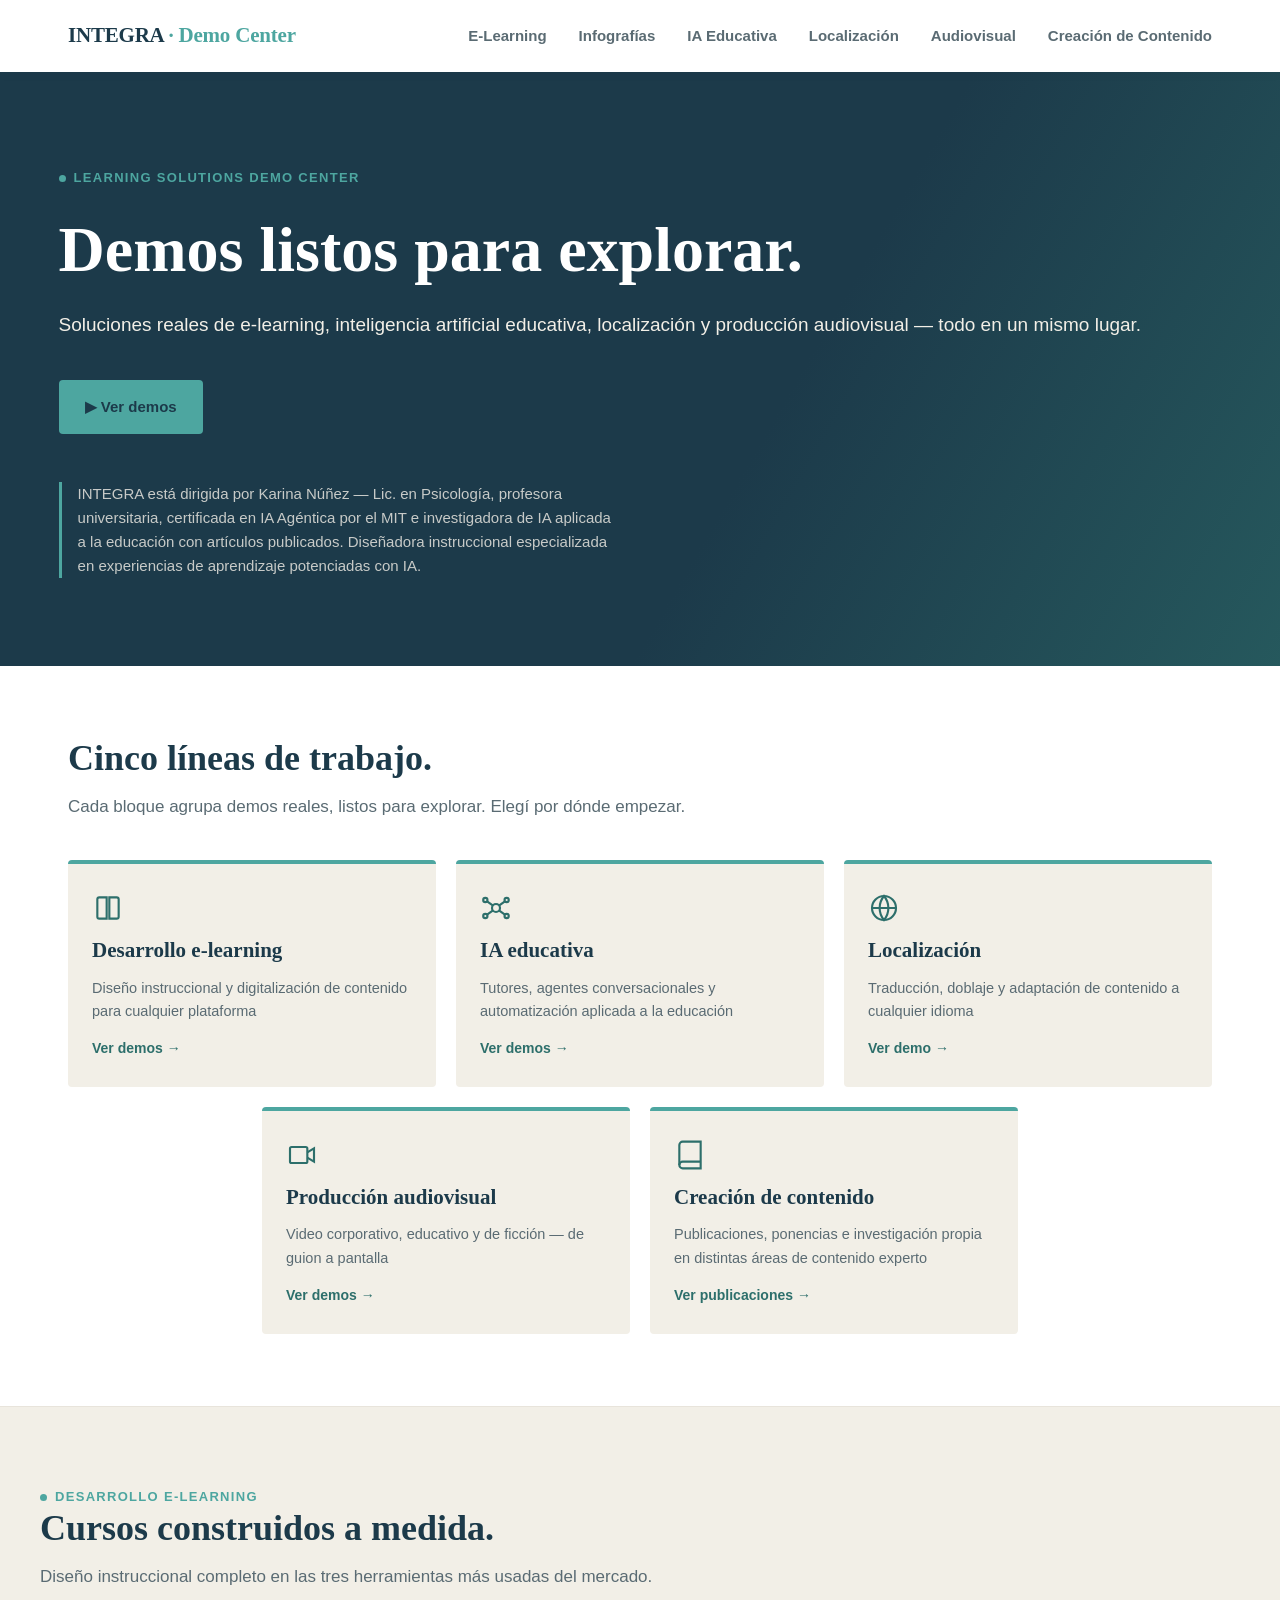
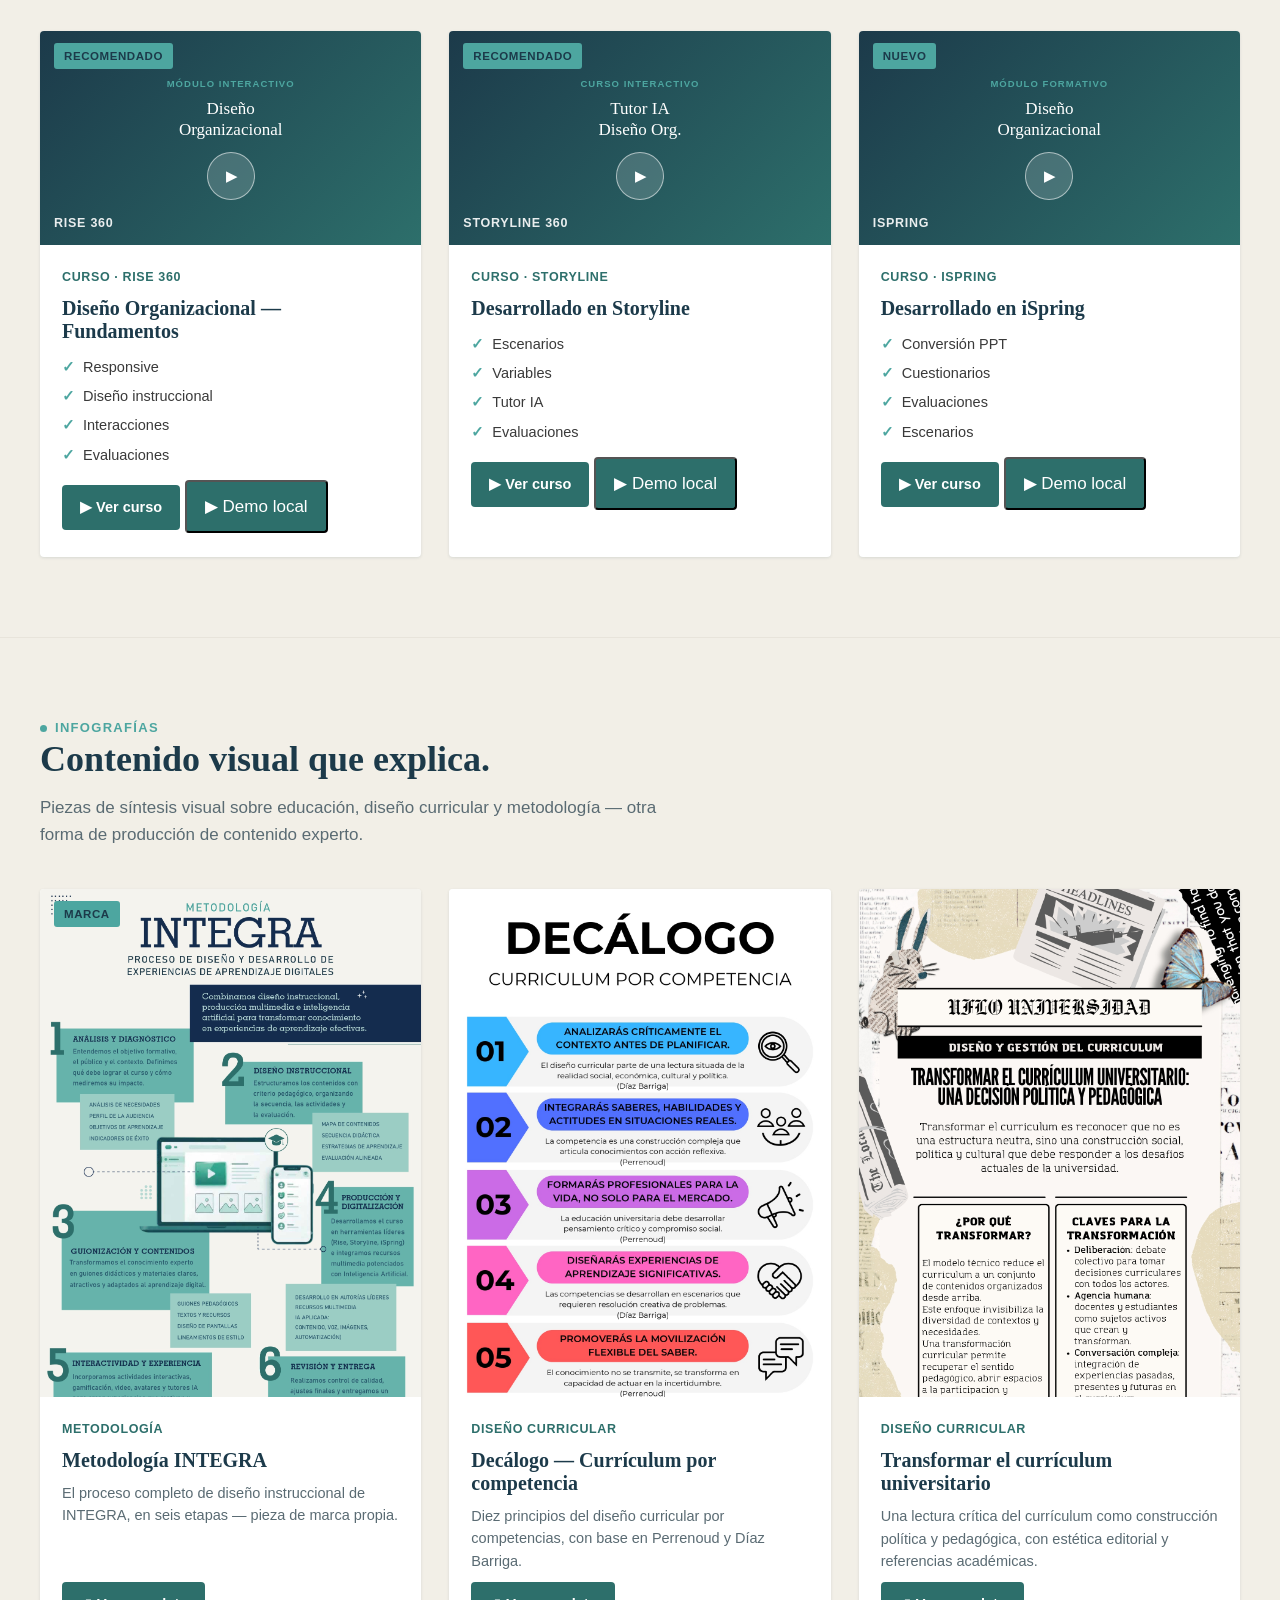
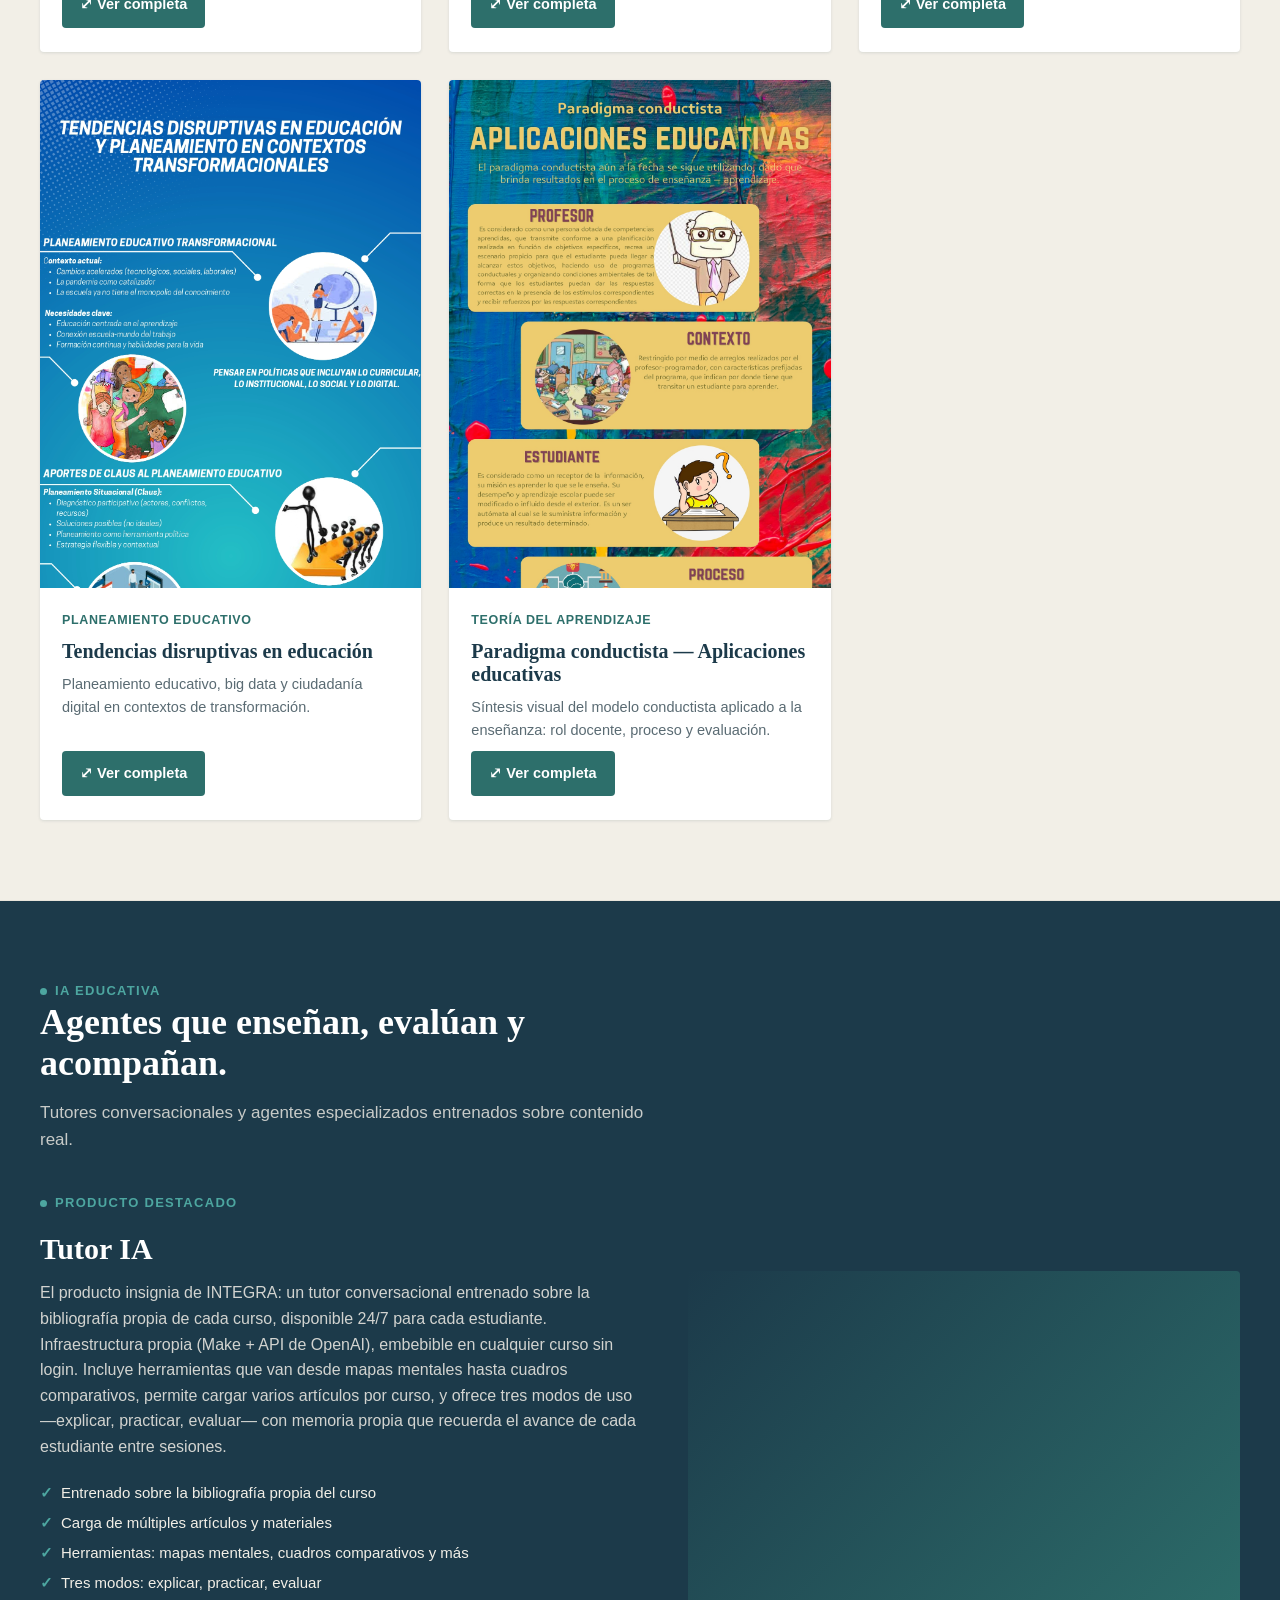
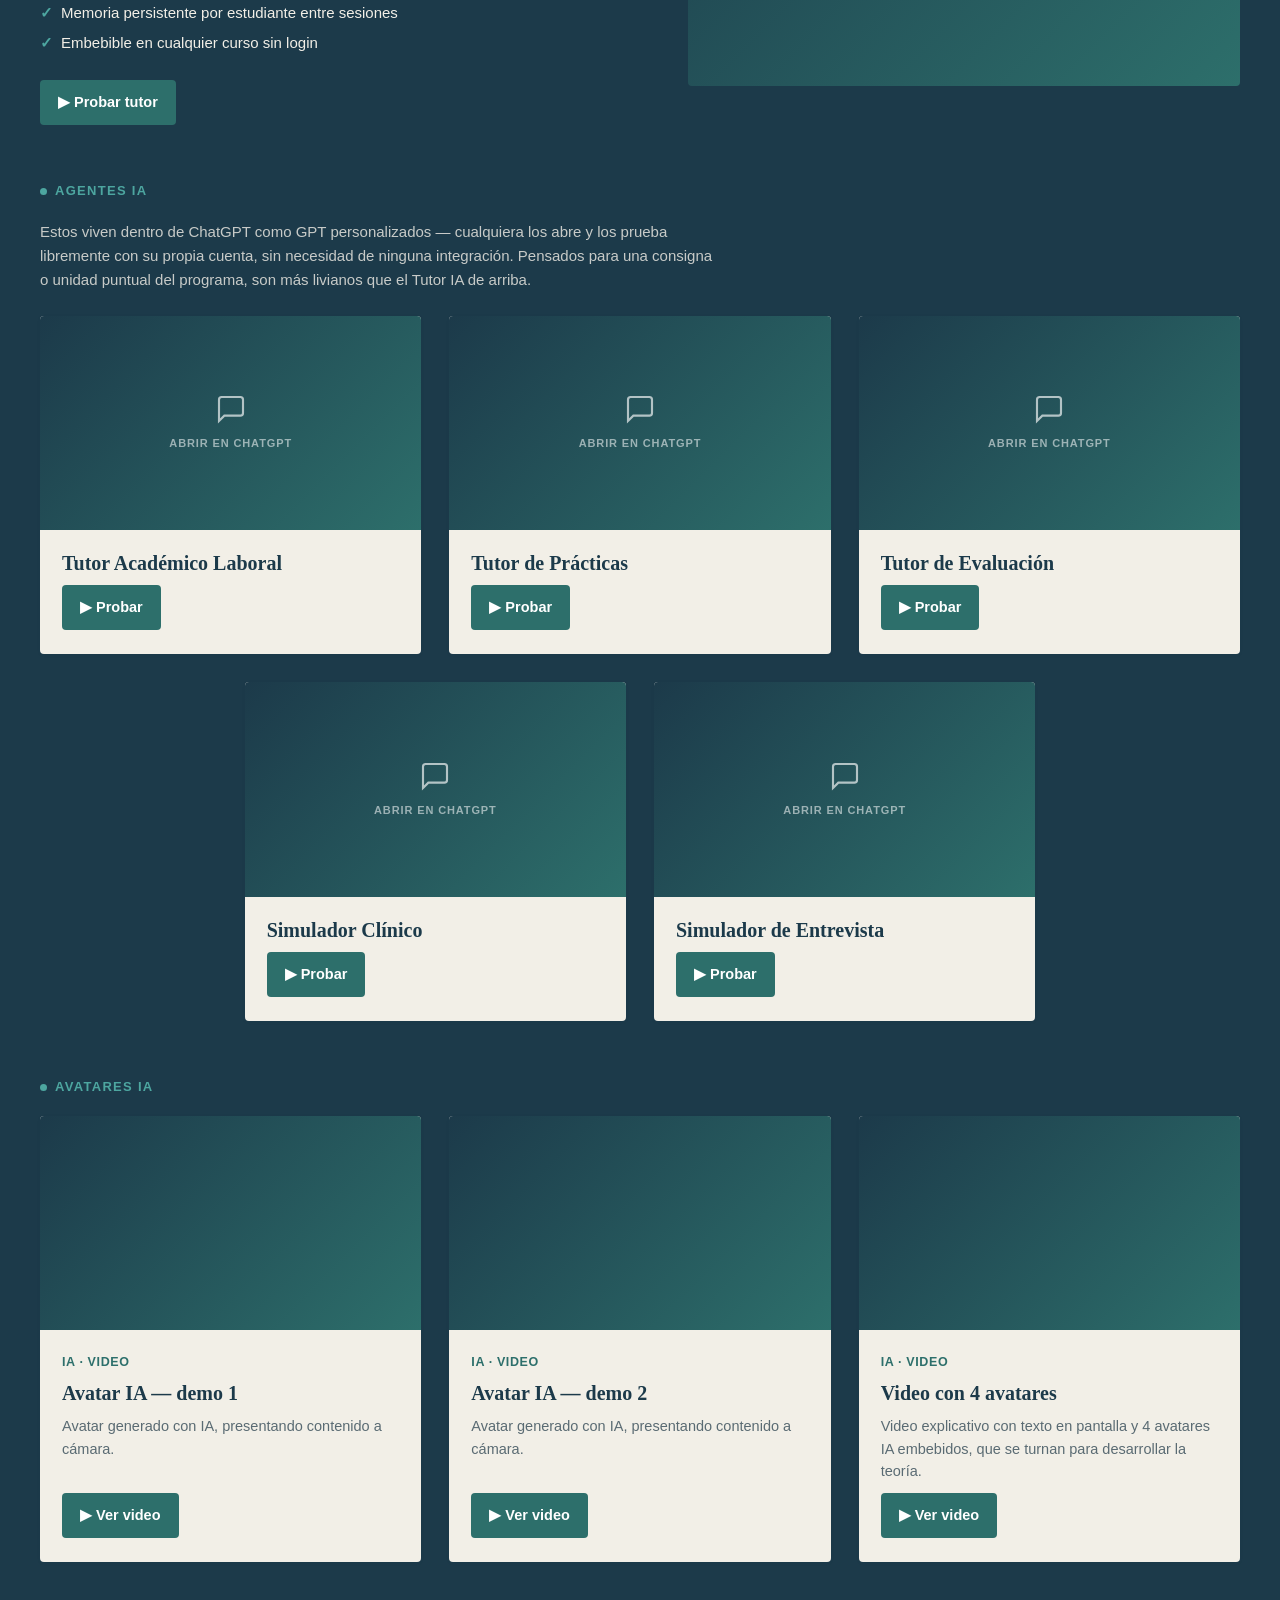
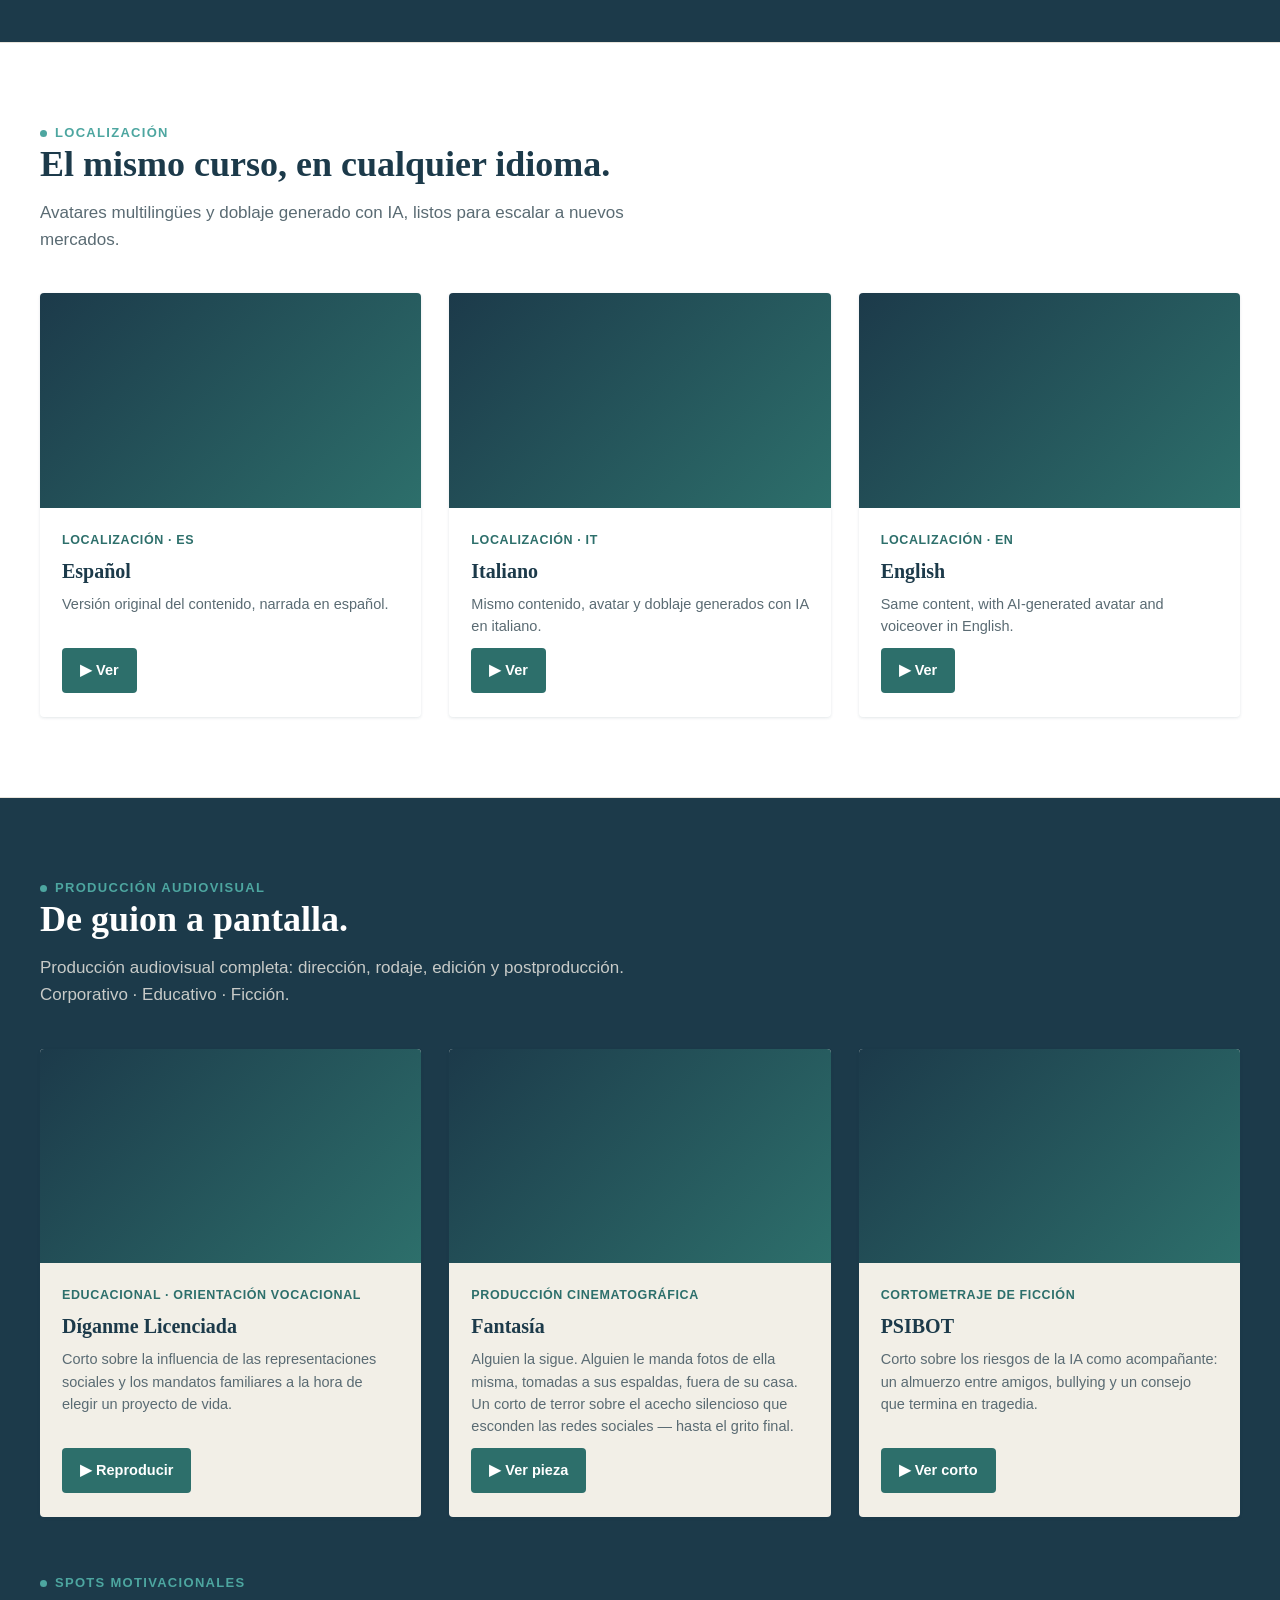
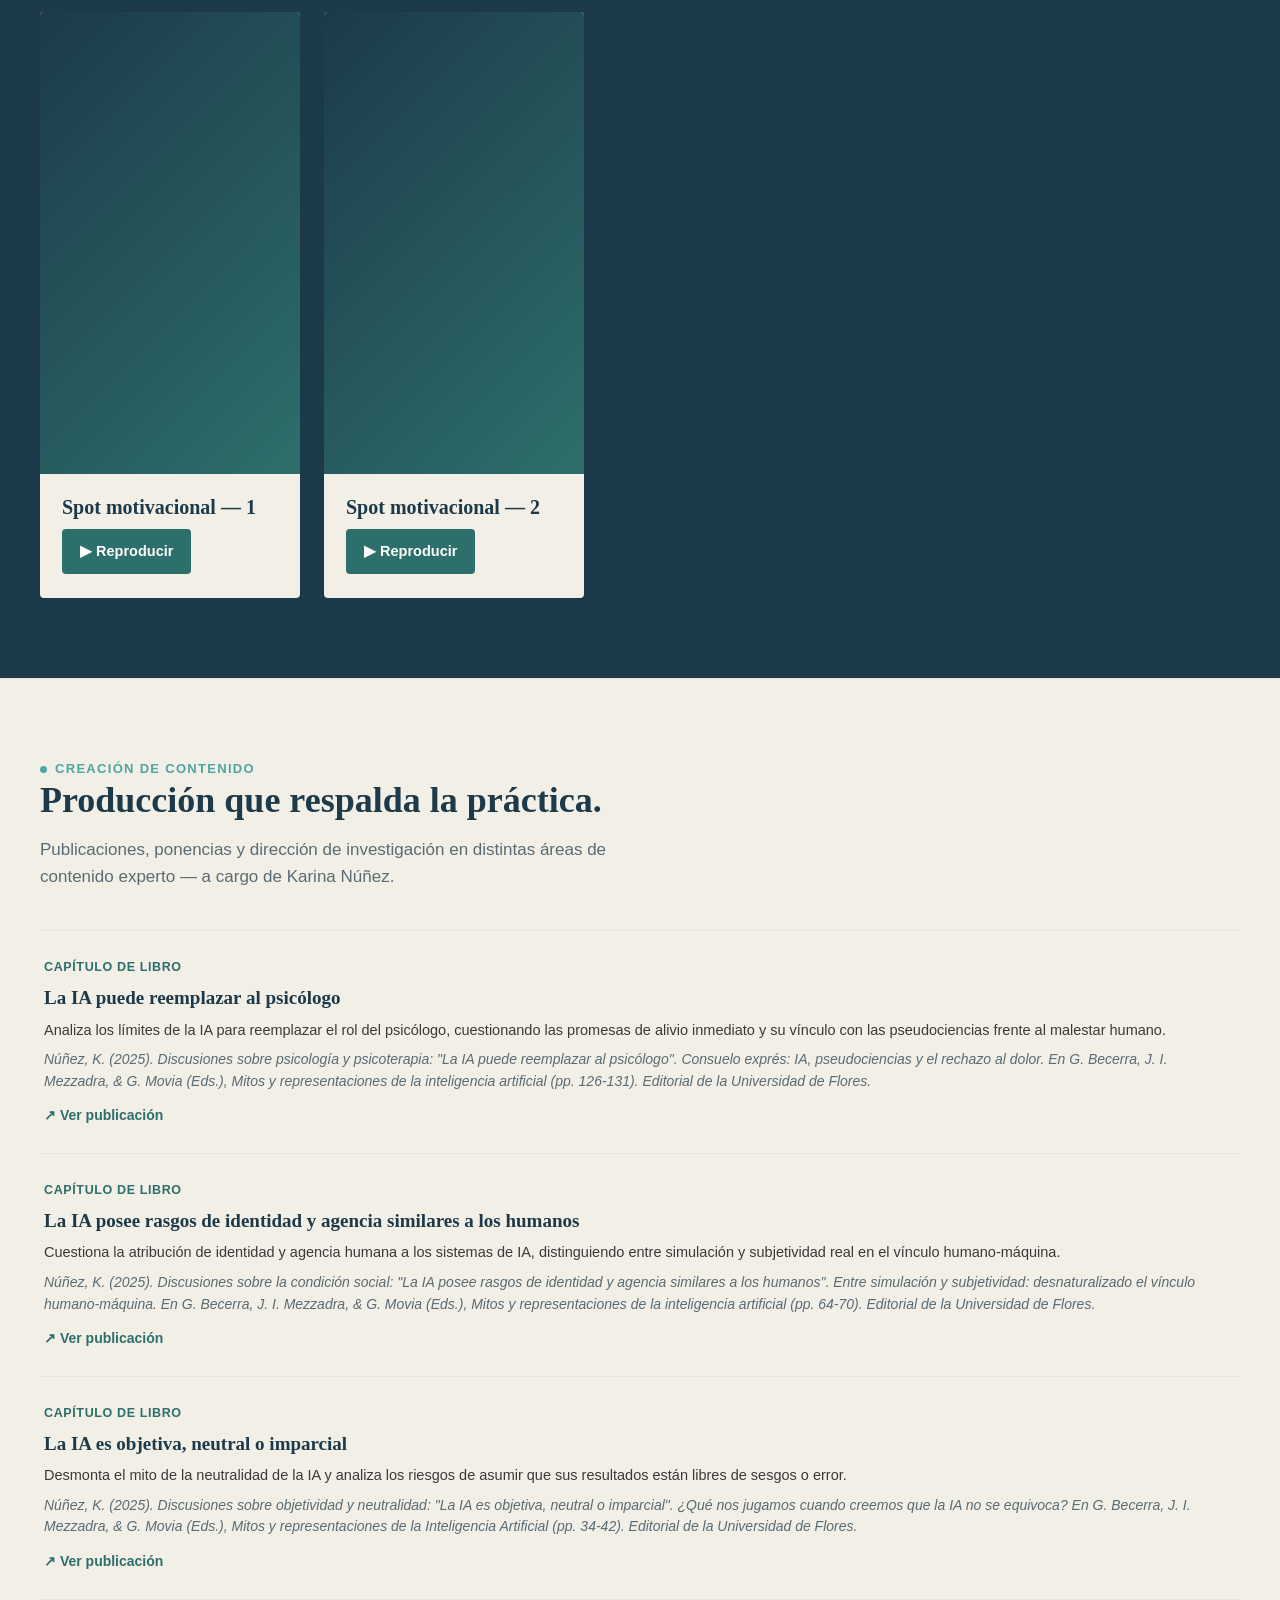
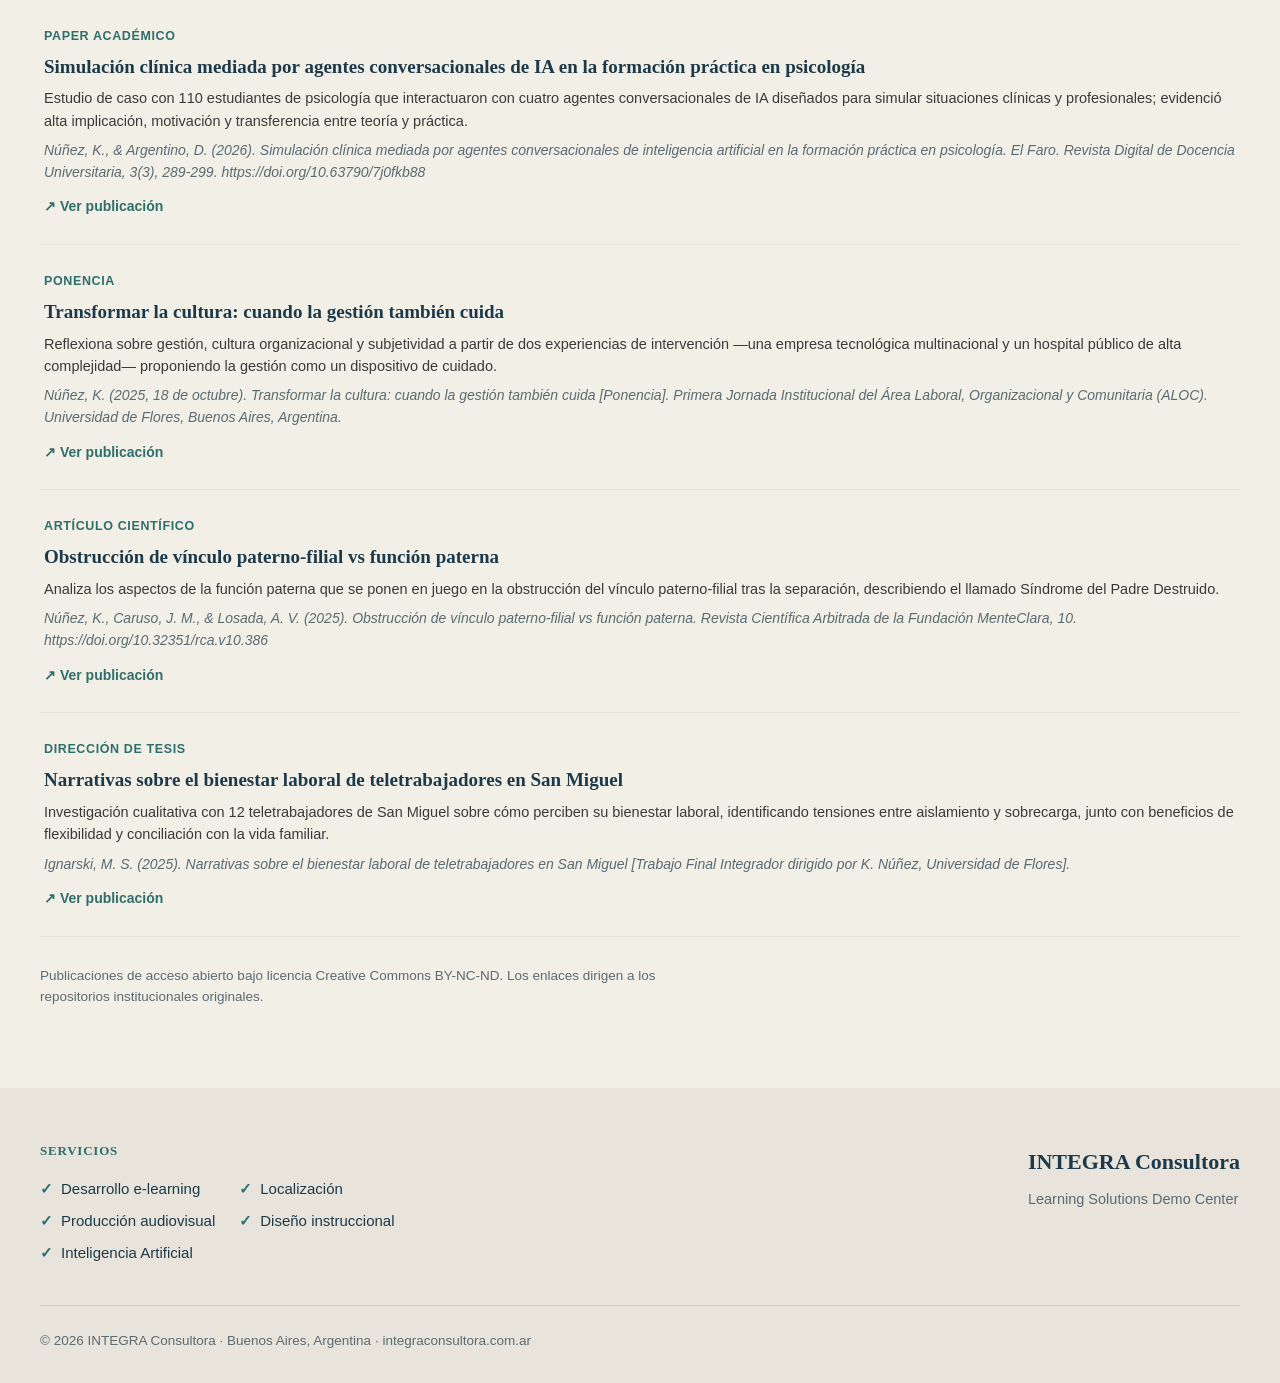
==== index.html @ 7fbc047c "feat: add 5 infographic images and wire up URLs" ====
<!DOCTYPE html>
<html lang="es">
<head>
<meta charset="UTF-8">
<meta name="viewport" content="width=device-width, initial-scale=1.0">
<title>Learning Solutions Demo Center — INTEGRA Consultora</title>
<style>
  :root{
    --navy:#1C3A4A;
    --teal:#2D6F6B;
    --signal:#4DA6A0;
    --gray:#5A6B73;
    --cream:#F2EFE7;
    --cream-dark:#E8E4DB;
    --white:#FFFFFF;
    --radius:4px;
  }
  *{box-sizing:border-box; margin:0; padding:0;}
  html{scroll-behavior:smooth;}
  body{
    background:var(--white);
    color:#2A2A2A;
    font-family:'Trebuchet MS','Segoe UI',Arial,sans-serif;
    -webkit-font-smoothing:antialiased;
    font-size:17px;
    line-height:1.6;
  }
  ::selection{ background:var(--signal); color:var(--white); }
  h1,h2,h3,h4{ font-family:Georgia,'Times New Roman',serif; color:var(--navy); font-weight:700; line-height:1.15; }
  a{ color:inherit; text-decoration:none; }
  ul{ list-style:none; }

  .tag{
    font-family:'Trebuchet MS',sans-serif; font-weight:700; font-size:13px;
    letter-spacing:.1em; text-transform:uppercase; color:var(--signal);
    display:flex; align-items:center; gap:8px;
  }
  .tag .dot{ width:7px; height:7px; border-radius:50%; background:var(--signal); flex:none; }

  /* ---------- HEADER ---------- */
  header.site-header{
    position:sticky; top:0; z-index:50;
    background:var(--white);
    box-shadow:0 2px 8px rgba(28,58,74,0.08);
    height:72px;
  }
  .site-header-inner{
    max-width:1200px; margin:0 auto; height:100%;
    display:flex; align-items:center; justify-content:space-between;
    padding:0 28px;
  }
  .brandmark{ font-family:Georgia,serif; font-weight:700; font-size:21px; color:var(--navy); letter-spacing:-0.01em; }
  .brandmark span{ color:var(--signal); }
  .navlinks{ display:flex; gap:32px; font-size:15px; font-weight:700; }
  .navlinks a{ color:var(--gray); transition:color .2s; }
  .navlinks a:hover{ color:var(--teal); }
  @media (max-width:820px){ .navlinks{ display:none; } }

  /* ---------- HERO ---------- */
  .hero{
    background:linear-gradient(120deg, var(--navy) 60%, var(--teal) 130%);
    color:var(--white);
    padding:96px 28px 88px;
  }
  .hero-inner{ max-width:1400px; width:95%; margin:0 auto; }
  .hero .tag{ color:var(--signal); margin-bottom:24px; }
  .hero h1{
    font-size:clamp(40px,6vw,64px);
    color:var(--white);
    max-width:none;
    margin-bottom:24px;
  }
  .hero p.sub{
    font-size:19px; color:var(--cream);
    max-width:none; margin-bottom:40px;
    line-height:1.55;
  }
  .hero-buttons{ display:flex; gap:16px; flex-wrap:wrap; margin-bottom:48px; }
  .btn{
    display:inline-flex; align-items:center; gap:10px;
    background:var(--signal); color:var(--navy);
    font-weight:700; font-size:15px;
    padding:15px 26px;
    border-radius:var(--radius);
    transition:transform .15s ease;
  }
  .btn:hover{ transform:translateY(-2px); }
  .btn-ghost{
    background:transparent; color:var(--white);
    border:1.5px solid rgba(255,255,255,0.6);
  }
  .btn-ghost:hover{ border-color:var(--white); }
  .hero-credit{
    font-size:15px; color:rgba(242,239,231,0.8);
    border-left:3px solid var(--signal); padding-left:16px; max-width:560px;
  }

  /* ---------- ÍNDICE ---------- */
  .index-section{ padding:72px 28px; max-width:1200px; margin:0 auto; }
  .section-head{ margin-bottom:40px; max-width:640px; }
  .section-head h2{ font-size:clamp(28px,4vw,36px); margin-bottom:14px; }
  .section-head p{ color:var(--gray); font-size:17px; }

  .index-grid{
    display:grid; grid-template-columns:repeat(6,1fr); gap:20px;
  }
  .index-grid>*:nth-child(1){grid-column:1/3;}
  .index-grid>*:nth-child(2){grid-column:3/5;}
  .index-grid>*:nth-child(3){grid-column:5/7;}
  .index-grid>*:nth-child(4){grid-column:2/4;}
  .index-grid>*:nth-child(5){grid-column:4/6;}
  @media (max-width:980px){
    .index-grid{ grid-template-columns:repeat(2,1fr); }
    .index-grid>*:nth-child(n){ grid-column:auto; }
  }
  @media (max-width:560px){ .index-grid{ grid-template-columns:1fr; } }

  .index-card{
    background:var(--cream);
    border-top:4px solid var(--signal);
    border-radius:var(--radius);
    padding:28px 24px;
    display:flex; flex-direction:column; gap:14px;
    transition:transform .18s ease, box-shadow .18s ease;
  }
  .index-card:hover{ transform:translateY(-3px); box-shadow:0 12px 24px -12px rgba(28,58,74,0.35); }
  .index-card .icon{ width:32px; height:32px; color:var(--teal); }
  .index-card h3{ font-size:21px; }
  .index-card p{ color:var(--gray); font-size:14.5px; }
  .index-card .go{ margin-top:auto; font-weight:700; font-size:14px; color:var(--teal); }

  /* ---------- DEMO SECTIONS ---------- */
  .demo-section{ padding:80px 28px; border-top:1px solid var(--cream-dark); }
  .demo-section.alt{ background:var(--cream); }
  .demo-section.dark{ background:var(--navy); color:var(--white); }
  .demo-section.dark .section-head p{ color:rgba(242,239,231,0.8); }
  .demo-section.dark h2{ color:var(--white); }
  .demo-section-inner{ max-width:1200px; margin:0 auto; }

  .card-grid{ display:grid; grid-template-columns:repeat(auto-fill,minmax(300px,1fr)); gap:28px; }
  .card-grid.two{ grid-template-columns:repeat(auto-fill,minmax(340px,1fr)); }
  .card-grid-5{ grid-template-columns:repeat(6,1fr); }
  .card-grid-5>*:nth-child(1){grid-column:1/3;}
  .card-grid-5>*:nth-child(2){grid-column:3/5;}
  .card-grid-5>*:nth-child(3){grid-column:5/7;}
  .card-grid-5>*:nth-child(4){grid-column:2/4;}
  .card-grid-5>*:nth-child(5){grid-column:4/6;}
  @media(max-width:980px){
    .card-grid-5{grid-template-columns:repeat(2,1fr);}
    .card-grid-5>*:nth-child(n){grid-column:auto;}
  }

  .demo-card{
    background:var(--white); border-radius:var(--radius);
    box-shadow:0 1px 3px rgba(28,58,74,0.12);
    overflow:hidden; display:flex; flex-direction:column;
    transition:transform .18s ease, box-shadow .18s ease;
  }
  .demo-card:hover{ transform:translateY(-3px); box-shadow:0 16px 28px -16px rgba(28,58,74,0.35); }
  .dark .demo-card{ background:var(--cream); }

  .frame{
    aspect-ratio:16/9;
    background:linear-gradient(135deg, var(--navy), var(--teal));
    position:relative;
    display:flex; align-items:center; justify-content:center;
    flex-shrink:0;
  }
  .frame .play{
    width:52px; height:52px; border-radius:50%;
    background:rgba(255,255,255,0.18);
    border:1.5px solid rgba(255,255,255,0.6);
    display:flex; align-items:center; justify-content:center;
  }
  .frame .play::before{
    content:""; width:0; height:0;
    border-style:solid; border-width:9px 0 9px 15px;
    border-color:transparent transparent transparent var(--white);
    margin-left:3px;
  }
  .frame .label{
    position:absolute; bottom:12px; left:14px;
    font-size:12.5px; font-weight:700; letter-spacing:.06em; text-transform:uppercase;
    color:var(--white); opacity:.9;
  }
  .badge-rec{
    position:absolute; top:12px; left:14px;
    font-size:11.5px; font-weight:700; letter-spacing:.05em; text-transform:uppercase;
    color:var(--navy); background:var(--signal);
    padding:4px 10px; border-radius:3px;
  }

  .demo-card-body{ padding:22px 22px 24px; display:flex; flex-direction:column; gap:10px; flex:1; }
  .demo-card .meta{ font-size:12.5px; font-weight:700; color:var(--teal); letter-spacing:.05em; text-transform:uppercase; }
  .demo-card h4{ font-size:20px; }
  .demo-card .desc{ font-size:14.5px; color:var(--gray); line-height:1.55; }
  .checklist li{ font-size:14.5px; padding:3px 0; display:flex; gap:8px; align-items:flex-start; color:#3A3A3A; }
  .checklist li::before{ content:"✓"; color:var(--signal); font-weight:700; flex:none; }

  .demo-link{
    margin-top:auto; align-self:flex-start;
    font-weight:700; font-size:14.5px;
    display:inline-flex; align-items:center; gap:8px;
    padding:11px 18px;
    background:var(--teal); color:var(--white);
    border-radius:var(--radius);
    transition:background .18s;
  }
  .demo-link:hover{ background:var(--navy); }

  /* featured tutor */
  .featured-tutor{ display:grid; grid-template-columns:1.1fr 1fr; gap:40px; align-items:center; margin-bottom:56px; }
  @media (max-width:760px){ .featured-tutor{ grid-template-columns:1fr; } }
  .featured-tutor h3{ font-size:30px; color:var(--white); margin-bottom:14px; }
  .featured-tutor .desc{ font-size:16px; color:rgba(242,239,231,0.85); margin-bottom:18px; }
  .featured-tutor .checklist li{ color:var(--cream); font-size:15px; }
  .featured-tutor .frame{ aspect-ratio:4/3; border-radius:var(--radius); }

  /* localization rows */
  .loc-list{ display:flex; flex-direction:column; max-width:680px; border-top:1px solid var(--cream-dark); margin-top:8px; }
  .loc-row{
    display:flex; align-items:center; justify-content:space-between;
    padding:24px 6px; border-bottom:1px solid var(--cream-dark);
  }
  .loc-row .lang{ display:flex; align-items:center; gap:18px; }
  .loc-row .code{ font-weight:700; font-size:14px; color:var(--gray); width:30px; }
  .loc-row h4{ font-size:22px; }
  .loc-row .rec-pill{
    font-size:11.5px; font-weight:700; letter-spacing:.04em; text-transform:uppercase;
    color:var(--navy); background:var(--signal); padding:3px 10px; border-radius:3px; margin-left:6px;
  }

  /* ---------- ACADÉMICO ---------- */
  .academic-list{ display:flex; flex-direction:column; max-width:none; border-top:1px solid var(--cream-dark); margin-top:8px; }
  .academic-item{ padding:26px 4px; border-bottom:1px solid var(--cream-dark); display:flex; flex-direction:column; gap:8px; }
  .academic-item .meta{ font-size:12.5px; font-weight:700; color:var(--teal); letter-spacing:.05em; text-transform:uppercase; }
  .academic-item h4{ font-size:19px; line-height:1.35; }
  .academic-item .summary{ font-size:14.5px; color:#3A3A3A; line-height:1.55; max-width:none; }
  .academic-item .apa{ font-size:14px; color:var(--gray); line-height:1.55; font-style:italic; max-width:none; }
  .academic-item .academic-link{ margin-top:4px; font-weight:700; font-size:14px; color:var(--teal); align-self:flex-start; }
  .academic-item .academic-link:hover{ color:var(--navy); }
  .academic-note{ font-size:13.5px; color:var(--gray); margin-top:28px; max-width:680px; }

  /* ---------- FOOTER ---------- */
  footer{ background:var(--cream-dark); padding:56px 28px 32px; }
  .footer-inner{ max-width:1200px; margin:0 auto; }
  .footer-top{
    display:flex; justify-content:space-between; flex-wrap:wrap; gap:40px;
    border-bottom:1px solid rgba(28,58,74,0.15); padding-bottom:36px; margin-bottom:24px;
  }
  .footer-services h4{ font-size:13px; letter-spacing:.06em; text-transform:uppercase; color:var(--teal); margin-bottom:14px; }
  .footer-services ul{ columns:2; gap:24px; font-size:15px; }
  .footer-services li{ padding:4px 0; display:flex; gap:8px; color:var(--navy); }
  .footer-services li::before{ content:"✓"; color:var(--teal); font-weight:700; }
  .footer-brand strong{ display:block; font-family:Georgia,serif; font-size:22px; color:var(--navy); margin-bottom:6px; }
  .footer-brand span{ font-size:14.5px; color:var(--gray); }
  .footer-bottom{ font-size:13.5px; color:var(--gray); }

  /* --- iSpring course thumbnail --- */
  .course-thumb{ position:relative; overflow:hidden; cursor:pointer; }
  .course-thumb-center{ display:flex; flex-direction:column; align-items:center; gap:5px; text-align:center; pointer-events:none; }
  .course-thumb-tag{ font-size:9.5px; font-weight:700; letter-spacing:.11em; text-transform:uppercase; color:#4DA6A0; margin-bottom:2px; }
  .course-thumb-title{ font-family:Georgia,serif; font-size:17px; color:#fff; line-height:1.25; }
  .course-play{ width:48px; height:48px; border-radius:50%; background:rgba(255,255,255,.16); border:1.5px solid rgba(255,255,255,.55); display:flex; align-items:center; justify-content:center; margin-top:6px; flex:none; transition:transform .2s,background .2s; }
  .course-play span{ color:#fff; font-size:15px; margin-left:2px; }
  .course-thumb-ov{ position:absolute; inset:0; background:rgba(0,0,0,.22); opacity:0; transition:opacity .2s; pointer-events:none; }
  .course-thumb:hover .course-thumb-ov{ opacity:1; }
  .course-thumb:hover .course-play{ transform:scale(1.12); background:rgba(255,255,255,.28); }

  /* --- course modal --- */
  #course-modal{ display:none; position:fixed; inset:0; z-index:9999; background:rgba(0,0,0,.88); align-items:center; justify-content:center; }
  #course-modal.open{ display:flex; }
  .course-modal-inner{ position:relative; width:min(960px,96vw); height:min(640px,92vh); }
  .course-modal-close{ position:absolute; top:-38px; right:0; background:transparent; border:none; color:#fff; font-size:26px; cursor:pointer; line-height:1; opacity:.75; transition:opacity .15s; }
  .course-modal-close:hover{ opacity:1; }
  .course-modal-inner iframe{ width:100%; height:100%; border:none; border-radius:8px; display:block; }
  /* Miniatura vertical de infografía */
  .frame.info-thumb{ aspect-ratio:3/4; background-size:cover; background-position:top center; cursor:pointer; }
  .frame.info-thumb .zoom{
    position:absolute; bottom:12px; right:12px;
    font-size:11.5px; font-weight:700; letter-spacing:.05em; text-transform:uppercase;
    color:var(--navy); background:var(--signal); padding:4px 10px; border-radius:3px;
    opacity:0; transition:opacity .18s ease;
  }
  .frame.info-thumb:hover .zoom{ opacity:1; }
  .lb-overlay{
    display:none; position:fixed; inset:0; z-index:9999;
    background:rgba(28,58,74,.94); justify-content:center; align-items:flex-start;
    overflow-y:auto; padding:40px 20px;
  }
  .lb-overlay.active{ display:flex; }
  .lb-overlay img{ max-width:760px; width:100%; height:auto; border-radius:var(--radius); box-shadow:0 12px 45px rgba(0,0,0,.5); }
  .lb-close{ position:fixed; top:16px; right:26px; color:var(--white); font-size:40px; line-height:1; cursor:pointer; font-family:'Trebuchet MS',sans-serif; z-index:10000; }
</style>
</head>
<body>

<header class="site-header">
  <div class="site-header-inner">
    <div class="brandmark">INTEGRA <span>· Demo Center</span></div>
    <nav class="navlinks">
      <a href="#elearning">E-Learning</a>
      <a href="#infografias">Infografías</a>
      <a href="#ia">IA Educativa</a>
      <a href="#localizacion">Localización</a>
      <a href="#audiovisual">Audiovisual</a>
      <a href="#academica">Creación de Contenido</a>
    </nav>
  </div>
</header>

<!-- ===================== HERO ===================== -->
<section class="hero">
  <div class="hero-inner">
    <div class="tag"><span class="dot"></span>LEARNING SOLUTIONS DEMO CENTER</div>
    <h1>Demos listos para explorar.</h1>
    <p class="sub">Soluciones reales de e-learning, inteligencia artificial educativa, localización y producción audiovisual — todo en un mismo&nbsp;lugar.</p>
    <div class="hero-buttons">
      <a href="#indice" class="btn">▶ Ver demos</a>
    </div>
    <p class="hero-credit">INTEGRA está dirigida por Karina Núñez — Lic. en Psicología, profesora universitaria, certificada en IA Agéntica por el MIT e investigadora de IA aplicada a la educación con artículos publicados. Diseñadora instruccional especializada en experiencias de aprendizaje potenciadas con IA.</p>
  </div>
</section>

<!-- ===================== ÍNDICE ===================== -->
<section class="index-section" id="indice">
  <div class="section-head">
    <h2>Cinco líneas de trabajo.</h2>
    <p>Cada bloque agrupa demos reales, listos para explorar. Elegí por dónde empezar.</p>
  </div>

  <div class="index-grid">
    <a href="#elearning" class="index-card">
      <svg class="icon" viewBox="0 0 24 24" fill="none" stroke="currentColor" stroke-width="1.6"><path d="M4 5.5C4 4.7 4.7 4 5.5 4H11v16H5.5A1.5 1.5 0 0 1 4 18.5z"/><path d="M20 5.5c0-.8-.7-1.5-1.5-1.5H13v16h5.5a1.5 1.5 0 0 0 1.5-1.5z"/></svg>
      <h3>Desarrollo e-learning</h3>
      <p>Diseño instruccional y digitalización de contenido para cualquier plataforma</p>
      <span class="go">Ver demos →</span>
    </a>
    <a href="#ia" class="index-card">
      <svg class="icon" viewBox="0 0 24 24" fill="none" stroke="currentColor" stroke-width="1.6"><circle cx="12" cy="12" r="3"/><circle cx="4" cy="6" r="1.6"/><circle cx="20" cy="6" r="1.6"/><circle cx="4" cy="18" r="1.6"/><circle cx="20" cy="18" r="1.6"/><path d="M9.8 10.2 5.3 7M14.2 10.2 18.7 7M9.8 13.8 5.3 17M14.2 13.8 18.7 17"/></svg>
      <h3>IA educativa</h3>
      <p>Tutores, agentes conversacionales y automatización aplicada a la educación</p>
      <span class="go">Ver demos →</span>
    </a>
    <a href="#localizacion" class="index-card">
      <svg class="icon" viewBox="0 0 24 24" fill="none" stroke="currentColor" stroke-width="1.6"><circle cx="12" cy="12" r="9"/><path d="M3 12h18M12 3a14 14 0 0 1 0 18 14 14 0 0 1 0-18Z"/></svg>
      <h3>Localización</h3>
      <p>Traducción, doblaje y adaptación de contenido a cualquier idioma</p>
      <span class="go">Ver demo →</span>
    </a>
    <a href="#audiovisual" class="index-card">
      <svg class="icon" viewBox="0 0 24 24" fill="none" stroke="currentColor" stroke-width="1.6"><rect x="3" y="6" width="13" height="12" rx="1.2"/><path d="m16 10 5-3v10l-5-3"/></svg>
      <h3>Producción audiovisual</h3>
      <p>Video corporativo, educativo y de ficción — de guion a pantalla</p>
      <span class="go">Ver demos →</span>
    </a>
    <a href="#academica" class="index-card">
      <svg class="icon" viewBox="0 0 24 24" fill="none" stroke="currentColor" stroke-width="1.6"><path d="M4 19.5A2.5 2.5 0 0 1 6.5 17H20"/><path d="M6.5 2H20v20H6.5A2.5 2.5 0 0 1 4 19.5v-15A2.5 2.5 0 0 1 6.5 2Z"/></svg>
      <h3>Creación de contenido</h3>
      <p>Publicaciones, ponencias e investigación propia en distintas áreas de contenido experto</p>
      <span class="go">Ver publicaciones →</span>
    </a>
  </div>
</section>

<!-- ===================== E-LEARNING ===================== -->
<section class="demo-section alt" id="elearning">
  <div class="demo-section-inner">
    <div class="section-head">
      <div class="tag"><span class="dot"></span>DESARROLLO E-LEARNING</div>
      <h2>Cursos construidos a medida.</h2>
      <p>Diseño instruccional completo en las tres herramientas más usadas del mercado.</p>
    </div>

    <div class="card-grid">
      <div class="demo-card">
        <div class="frame course-thumb" onclick="openCourseModal('/rise/')">
          <span class="badge-rec">Recomendado</span>
          <div class="course-thumb-center">
            <span class="course-thumb-tag">Módulo Interactivo</span>
            <span class="course-thumb-title">Diseño<br>Organizacional</span>
            <div class="course-play"><span>▶</span></div>
          </div>
          <span class="label">Rise 360</span>
          <div class="course-thumb-ov"></div>
        </div>
        <div class="demo-card-body">
          <div class="meta">Curso · Rise 360</div>
          <h4>Diseño Organizacional — Fundamentos</h4>
          <ul class="checklist"><li>Responsive</li><li>Diseño instruccional</li><li>Interacciones</li><li>Evaluaciones</li></ul>
          <div class="demo-actions">
            <a href="https://360.articulate.com/review/content/0b306f69-63a5-44a6-b599-8d138249f9b8/review" class="demo-link" target="_blank" rel="noopener">▶ Ver curso</a>
            <button onclick="openCourseModal('/rise/')" class="demo-link outline" style="cursor:pointer;font:inherit;">▶ Demo local</button>
          </div>
        </div>
      </div>
      <div class="demo-card">
        <div class="frame course-thumb" onclick="openCourseModal('/storyline/')">
          <span class="badge-rec">Recomendado</span>
          <div class="course-thumb-center">
            <span class="course-thumb-tag">Curso Interactivo</span>
            <span class="course-thumb-title">Tutor IA<br>Diseño Org.</span>
            <div class="course-play"><span>▶</span></div>
          </div>
          <span class="label">Storyline 360</span>
          <div class="course-thumb-ov"></div>
        </div>
        <div class="demo-card-body">
          <div class="meta">Curso · Storyline</div>
          <h4>Desarrollado en Storyline</h4>
          <ul class="checklist"><li>Escenarios</li><li>Variables</li><li>Tutor IA</li><li>Evaluaciones</li></ul>
          <div class="demo-actions">
            <a href="https://360.articulate.com/review/content/77291e30-cc81-41d6-a31c-a7a768f6c275/review" class="demo-link" target="_blank" rel="noopener">▶ Ver curso</a>
            <button onclick="openCourseModal('/storyline/')" class="demo-link outline" style="cursor:pointer;font:inherit;">▶ Demo local</button>
          </div>
        </div>
      </div>
      <div class="demo-card">
        <div class="frame course-thumb" onclick="openCourseModal()">
          <span class="badge-rec">Nuevo</span>
          <div class="course-thumb-center">
            <span class="course-thumb-tag">Módulo Formativo</span>
            <span class="course-thumb-title">Diseño<br>Organizacional</span>
            <div class="course-play"><span>▶</span></div>
          </div>
          <span class="label">iSpring</span>
          <div class="course-thumb-ov"></div>
        </div>
        <div class="demo-card-body">
          <div class="meta">Curso · iSpring</div>
          <h4>Desarrollado en iSpring</h4>
          <ul class="checklist"><li>Conversión PPT</li><li>Cuestionarios</li><li>Evaluaciones</li><li>Escenarios</li></ul>
          <div class="demo-actions">
            <a href="https://acc-7832.ispring.com/app/preview/2c5e16b0-6f8d-11f1-bae8-7e100f6f43e8" class="demo-link" target="_blank" rel="noopener">▶ Ver curso</a>
            <button onclick="openCourseModal('/elearning/')" class="demo-link outline" style="cursor:pointer;font:inherit;">▶ Demo local</button>
          </div>
        </div>
      </div>
    </div>
  </div>
</section>

<!-- ===================== INFOGRAFÍAS ===================== -->
<section class="demo-section alt" id="infografias">
  <div class="demo-section-inner">
    <div class="section-head">
      <div class="tag"><span class="dot"></span>INFOGRAFÍAS</div>
      <h2>Contenido visual que explica.</h2>
      <p>Piezas de síntesis visual sobre educación, diseño curricular y metodología — otra forma de producción de contenido experto.</p>
    </div>
    <div class="card-grid">
      <div class="demo-card">
        <div class="frame info-thumb" style="background-image:url('/infografias/01-metodologia-integra.jpg');" onclick="abrirLB(this.style.backgroundImage.slice(5,-2))">
          <span class="badge-rec">Marca</span>
          <span class="zoom">Ampliar</span>
        </div>
        <div class="demo-card-body">
          <div class="meta">Metodología</div>
          <h4>Metodología INTEGRA</h4>
          <p class="desc">El proceso completo de diseño instruccional de INTEGRA, en seis etapas — pieza de marca propia.</p>
          <a class="demo-link" style="cursor:pointer" onclick="abrirLB('/infografias/01-metodologia-integra.jpg')">⤢ Ver completa</a>
        </div>
      </div>
      <div class="demo-card">
        <div class="frame info-thumb" style="background-image:url('/infografias/02-decalogo-competencias.jpg');" onclick="abrirLB(this.style.backgroundImage.slice(5,-2))">
          <span class="zoom">Ampliar</span>
        </div>
        <div class="demo-card-body">
          <div class="meta">Diseño curricular</div>
          <h4>Decálogo — Currículum por competencia</h4>
          <p class="desc">Diez principios del diseño curricular por competencias, con base en Perrenoud y Díaz Barriga.</p>
          <a class="demo-link" style="cursor:pointer" onclick="abrirLB('/infografias/02-decalogo-competencias.jpg')">⤢ Ver completa</a>
        </div>
      </div>
      <div class="demo-card">
        <div class="frame info-thumb" style="background-image:url('/infografias/03-transformar-curriculum.jpg');" onclick="abrirLB(this.style.backgroundImage.slice(5,-2))">
          <span class="zoom">Ampliar</span>
        </div>
        <div class="demo-card-body">
          <div class="meta">Diseño curricular</div>
          <h4>Transformar el currículum universitario</h4>
          <p class="desc">Una lectura crítica del currículum como construcción política y pedagógica, con estética editorial y referencias académicas.</p>
          <a class="demo-link" style="cursor:pointer" onclick="abrirLB('/infografias/03-transformar-curriculum.jpg')">⤢ Ver completa</a>
        </div>
      </div>
      <div class="demo-card">
        <div class="frame info-thumb" style="background-image:url('/infografias/04-tendencias-disruptivas.jpg');" onclick="abrirLB(this.style.backgroundImage.slice(5,-2))">
          <span class="zoom">Ampliar</span>
        </div>
        <div class="demo-card-body">
          <div class="meta">Planeamiento educativo</div>
          <h4>Tendencias disruptivas en educación</h4>
          <p class="desc">Planeamiento educativo, big data y ciudadanía digital en contextos de transformación.</p>
          <a class="demo-link" style="cursor:pointer" onclick="abrirLB('/infografias/04-tendencias-disruptivas.jpg')">⤢ Ver completa</a>
        </div>
      </div>
      <div class="demo-card">
        <div class="frame info-thumb" style="background-image:url('/infografias/05-paradigma-conductista.jpg');" onclick="abrirLB(this.style.backgroundImage.slice(5,-2))">
          <span class="zoom">Ampliar</span>
        </div>
        <div class="demo-card-body">
          <div class="meta">Teoría del aprendizaje</div>
          <h4>Paradigma conductista — Aplicaciones educativas</h4>
          <p class="desc">Síntesis visual del modelo conductista aplicado a la enseñanza: rol docente, proceso y evaluación.</p>
          <a class="demo-link" style="cursor:pointer" onclick="abrirLB('/infografias/05-paradigma-conductista.jpg')">⤢ Ver completa</a>
        </div>
      </div>
    </div>
  </div>
</section>

<!-- ===================== IA EDUCATIVA ===================== -->
<section class="demo-section dark" id="ia">
  <div class="demo-section-inner">
    <div class="section-head">
      <div class="tag"><span class="dot"></span>IA EDUCATIVA</div>
      <h2>Agentes que enseñan, evalúan y acompañan.</h2>
      <p>Tutores conversacionales y agentes especializados entrenados sobre contenido real.</p>
    </div>

    <div class="tag" style="margin-bottom:18px;"><span class="dot"></span>PRODUCTO DESTACADO</div>
    <div class="featured-tutor">
      <div>
        <h3>Tutor IA</h3>
        <p class="desc">El producto insignia de INTEGRA: un tutor conversacional entrenado sobre la bibliografía propia de cada curso, disponible 24/7 para cada estudiante. Infraestructura propia (Make + API de OpenAI), embebible en cualquier curso sin login. Incluye herramientas que van desde mapas mentales hasta cuadros comparativos, permite cargar varios artículos por curso, y ofrece tres modos de uso —explicar, practicar, evaluar— con memoria propia que recuerda el avance de cada estudiante entre sesiones.</p>
        <ul class="checklist" style="margin-bottom:22px;">
          <li>Entrenado sobre la bibliografía propia del curso</li><li>Carga de múltiples artículos y materiales</li><li>Herramientas: mapas mentales, cuadros comparativos y más</li><li>Tres modos: explicar, practicar, evaluar</li><li>Memoria persistente por estudiante entre sesiones</li><li>Embebible en cualquier curso sin login</li>
        </ul>
        <a href="https://peppy-ganache-6163dd.netlify.app/" class="demo-link" target="_blank" rel="noopener">▶ Probar tutor</a>
      </div>
      <div class="frame" style="overflow:hidden;padding:0;"><iframe src="https://peppy-ganache-6163dd.netlify.app/" style="position:absolute;inset:0;width:100%;height:100%;border:none;" allowfullscreen></iframe></div>
    </div>

    <div class="tag" style="margin-bottom:18px;"><span class="dot"></span>AGENTES IA</div>
    <p style="color:rgba(242,239,231,0.8); font-size:15px; max-width:680px; margin-bottom:24px;">Estos viven dentro de ChatGPT como GPT personalizados — cualquiera los abre y los prueba libremente con su propia cuenta, sin necesidad de ninguna integración. Pensados para una consigna o unidad puntual del programa, son más livianos que el Tutor IA de arriba.</p>
    <div class="card-grid card-grid-5">
      <div class="demo-card">
        <div class="frame" style="flex-direction:column;gap:10px;"><svg width="32" height="32" viewBox="0 0 24 24" fill="none" stroke="rgba(255,255,255,0.65)" stroke-width="1.6"><path d="M21 15a2 2 0 0 1-2 2H7l-4 4V5a2 2 0 0 1 2-2h14a2 2 0 0 1 2 2z"/></svg><span style="font-size:11px;font-weight:700;letter-spacing:.08em;text-transform:uppercase;color:rgba(255,255,255,0.55);">Abrir en ChatGPT</span></div>
        <div class="demo-card-body"><h4>Tutor Académico Laboral</h4>
          <a href="https://chatgpt.com/g/g-69bc65e78ecc8191925b21c19c371931-tutor-academico-laboral-u1-u2" class="demo-link" target="_blank" rel="noopener">▶ Probar</a>
        </div>
      </div>
      <div class="demo-card">
        <div class="frame" style="flex-direction:column;gap:10px;"><svg width="32" height="32" viewBox="0 0 24 24" fill="none" stroke="rgba(255,255,255,0.65)" stroke-width="1.6"><path d="M21 15a2 2 0 0 1-2 2H7l-4 4V5a2 2 0 0 1 2-2h14a2 2 0 0 1 2 2z"/></svg><span style="font-size:11px;font-weight:700;letter-spacing:.08em;text-transform:uppercase;color:rgba(255,255,255,0.55);">Abrir en ChatGPT</span></div>
        <div class="demo-card-body"><h4>Tutor de Prácticas</h4>
          <a href="https://chatgpt.com/g/g-69bc77b620e88191a31713c3545ef68b-tutor-de-practicas-laboral-unidad-1-y-2" class="demo-link" target="_blank" rel="noopener">▶ Probar</a>
        </div>
      </div>
      <div class="demo-card">
        <div class="frame" style="flex-direction:column;gap:10px;"><svg width="32" height="32" viewBox="0 0 24 24" fill="none" stroke="rgba(255,255,255,0.65)" stroke-width="1.6"><path d="M21 15a2 2 0 0 1-2 2H7l-4 4V5a2 2 0 0 1 2-2h14a2 2 0 0 1 2 2z"/></svg><span style="font-size:11px;font-weight:700;letter-spacing:.08em;text-transform:uppercase;color:rgba(255,255,255,0.55);">Abrir en ChatGPT</span></div>
        <div class="demo-card-body"><h4>Tutor de Evaluación</h4>
          <a href="https://chatgpt.com/g/g-69c574f52b3881919ed3e65c62b7249d-tutor-de-evaluacion-laboral-unidad-1-y-2" class="demo-link" target="_blank" rel="noopener">▶ Probar</a>
        </div>
      </div>
      <div class="demo-card">
        <div class="frame" style="flex-direction:column;gap:10px;"><svg width="32" height="32" viewBox="0 0 24 24" fill="none" stroke="rgba(255,255,255,0.65)" stroke-width="1.6"><path d="M21 15a2 2 0 0 1-2 2H7l-4 4V5a2 2 0 0 1 2-2h14a2 2 0 0 1 2 2z"/></svg><span style="font-size:11px;font-weight:700;letter-spacing:.08em;text-transform:uppercase;color:rgba(255,255,255,0.55);">Abrir en ChatGPT</span></div>
        <div class="demo-card-body"><h4>Simulador Clínico</h4>
          <a href="https://chatgpt.com/g/g-6fkgkf8h0-persona-en-contexto-de-encierro" class="demo-link" target="_blank" rel="noopener">▶ Probar</a>
        </div>
      </div>
      <div class="demo-card">
        <div class="frame" style="flex-direction:column;gap:10px;"><svg width="32" height="32" viewBox="0 0 24 24" fill="none" stroke="rgba(255,255,255,0.65)" stroke-width="1.6"><path d="M21 15a2 2 0 0 1-2 2H7l-4 4V5a2 2 0 0 1 2-2h14a2 2 0 0 1 2 2z"/></svg><span style="font-size:11px;font-weight:700;letter-spacing:.08em;text-transform:uppercase;color:rgba(255,255,255,0.55);">Abrir en ChatGPT</span></div>
        <div class="demo-card-body"><h4>Simulador de Entrevista</h4>
          <a href="https://chatgpt.com/g/g-685216a470d0819188337e4d1c5aa43f-luciano-torres-entrevista-laboral" class="demo-link" target="_blank" rel="noopener">▶ Probar</a>
        </div>
      </div>
    </div>

    <div class="tag" style="margin:56px 0 18px;"><span class="dot"></span>AVATARES IA</div>
    <div class="card-grid">
      <div class="demo-card">
        <div class="frame" style="overflow:hidden;padding:0;"><iframe src="https://app.heygen.com/embeds/0542c6a3dc78468d903cb49ed9fdbb08" style="position:absolute;inset:0;width:100%;height:100%;border:none;" allow="encrypted-media;fullscreen;" allowfullscreen></iframe></div>
        <div class="demo-card-body">
          <div class="meta">IA · Video</div>
          <h4>Avatar IA — demo 1</h4>
          <p class="desc">Avatar generado con IA, presentando contenido a cámara.</p>
          <a href="https://app.heygen.com/videos/avatar-ia-kari-0542c6a3dc78468d903cb49ed9fdbb08" class="demo-link" target="_blank" rel="noopener">▶ Ver video</a>
        </div>
      </div>
      <div class="demo-card">
        <div class="frame" style="overflow:hidden;padding:0;"><iframe src="https://app.heygen.com/embeds/dba3f37b10ff4d0cba8402446d2aa62a" style="position:absolute;inset:0;width:100%;height:100%;border:none;" allow="encrypted-media;fullscreen;" allowfullscreen></iframe></div>
        <div class="demo-card-body">
          <div class="meta">IA · Video</div>
          <h4>Avatar IA — demo 2</h4>
          <p class="desc">Avatar generado con IA, presentando contenido a cámara.</p>
          <a href="https://app.heygen.com/videos/avatar-iv-video-dba3f37b10ff4d0cba8402446d2aa62a" class="demo-link" target="_blank" rel="noopener">▶ Ver video</a>
        </div>
      </div>
      <div class="demo-card">
        <div class="frame" style="overflow:hidden;padding:0;"><iframe src="https://drive.google.com/file/d/1J_PlDL62-EQPA8NX7OtQncSP5jtQmzSI/preview" style="position:absolute;inset:0;width:100%;height:100%;border:none;" allowfullscreen allow="autoplay"></iframe></div>
        <div class="demo-card-body">
          <div class="meta">IA · Video</div>
          <h4>Video con 4 avatares</h4>
          <p class="desc">Video explicativo con texto en pantalla y 4 avatares IA embebidos, que se turnan para desarrollar la teoría.</p>
          <a href="https://drive.google.com/file/d/1J_PlDL62-EQPA8NX7OtQncSP5jtQmzSI/view?usp=drive_link" class="demo-link" target="_blank" rel="noopener">▶ Ver video</a>
        </div>
      </div>
    </div>
  </div>
</section>

<!-- ===================== LOCALIZACIÓN ===================== -->
<section class="demo-section" id="localizacion">
  <div class="demo-section-inner">
    <div class="section-head">
      <div class="tag"><span class="dot"></span>LOCALIZACIÓN</div>
      <h2>El mismo curso, en cualquier idioma.</h2>
      <p>Avatares multilingües y doblaje generado con IA, listos para escalar a nuevos mercados.</p>
    </div>

    <div class="card-grid">
      <div class="demo-card">
        <div class="frame" style="overflow:hidden;padding:0;"><iframe src="https://app.heygen.com/embeds/137771f05cbc4cfeae1e6d2af0107212" style="position:absolute;inset:0;width:100%;height:100%;border:none;" allow="encrypted-media;fullscreen;" allowfullscreen></iframe></div>
        <div class="demo-card-body">
          <div class="meta">Localización · ES</div>
          <h4>Español</h4>
          <p class="desc">Versión original del contenido, narrada en español.</p>
          <a href="https://app.heygen.com/videos/untitled-video-137771f05cbc4cfeae1e6d2af0107212" class="demo-link" target="_blank" rel="noopener">▶ Ver</a>
        </div>
      </div>
      <div class="demo-card">
        <div class="frame" style="overflow:hidden;padding:0;"><iframe src="https://app.heygen.com/embeds/61950b25ecaf4a63923f838acb89af89" style="position:absolute;inset:0;width:100%;height:100%;border:none;" allow="encrypted-media;fullscreen;" allowfullscreen></iframe></div>
        <div class="demo-card-body">
          <div class="meta">Localización · IT</div>
          <h4>Italiano</h4>
          <p class="desc">Mismo contenido, avatar y doblaje generados con IA en italiano.</p>
          <a href="https://app.heygen.com/videos/untitled-video-it-it-61950b25ecaf4a63923f838acb89af89?proj=f48f19731f8f40ef849831f3d06369f8" class="demo-link" target="_blank" rel="noopener">▶ Ver</a>
        </div>
      </div>
      <div class="demo-card">
        <div class="frame" style="overflow:hidden;padding:0;"><iframe src="https://app.heygen.com/embeds/943527f007854ac086d48b50d0f84fc8" style="position:absolute;inset:0;width:100%;height:100%;border:none;" allow="encrypted-media;fullscreen;" allowfullscreen></iframe></div>
        <div class="demo-card-body">
          <div class="meta">Localización · EN</div>
          <h4>English</h4>
          <p class="desc">Same content, with AI-generated avatar and voiceover in English.</p>
          <a href="https://app.heygen.com/videos/untitled-video-it-it-en-943527f007854ac086d48b50d0f84fc8?proj=f48f19731f8f40ef849831f3d06369f8" class="demo-link" target="_blank" rel="noopener">▶ Ver</a>
        </div>
      </div>
    </div>
  </div>
</section>

<!-- ===================== AUDIOVISUAL ===================== -->
<section class="demo-section dark" id="audiovisual">
  <div class="demo-section-inner">
    <div class="section-head">
      <div class="tag"><span class="dot"></span>PRODUCCIÓN AUDIOVISUAL</div>
      <h2>De guion a pantalla.</h2>
      <p>Producción audiovisual completa: dirección, rodaje, edición y postproducción. Corporativo · Educativo · Ficción.</p>
    </div>

    <div class="card-grid">
      <div class="demo-card">
        <div class="frame" style="overflow:hidden;padding:0;"><iframe src="https://drive.google.com/file/d/1sqT_Kr5iddUuajDHcqcW1fMUqZWC4BB4/preview" style="position:absolute;top:-52px;left:0;width:100%;height:calc(100% + 52px);border:none;" allowfullscreen allow="autoplay"></iframe></div>
        <div class="demo-card-body">
          <div class="meta">Educacional · Orientación Vocacional</div>
          <h4>Díganme Licenciada</h4>
          <p class="desc">Corto sobre la influencia de las representaciones sociales y los mandatos familiares a la hora de elegir un proyecto de vida.</p>
          <a href="https://drive.google.com/file/d/1sqT_Kr5iddUuajDHcqcW1fMUqZWC4BB4/view?usp=sharing" class="demo-link" target="_blank" rel="noopener">▶ Reproducir</a>
        </div>
      </div>
      <div class="demo-card">
        <div class="frame" style="overflow:hidden;padding:0;"><iframe src="https://drive.google.com/file/d/1KcR5K69uxWUKKn9ZujJ4CH-_MmcoPHVL/preview" style="position:absolute;top:-52px;left:0;width:100%;height:calc(100% + 52px);border:none;" allowfullscreen allow="autoplay"></iframe></div>
        <div class="demo-card-body">
          <div class="meta">Producción cinematográfica</div>
          <h4>Fantasía</h4>
          <p class="desc">Alguien la sigue. Alguien le manda fotos de ella misma, tomadas a sus espaldas, fuera de su casa. Un corto de terror sobre el acecho silencioso que esconden las redes sociales — hasta el grito final.</p>
          <a href="https://drive.google.com/file/d/1KcR5K69uxWUKKn9ZujJ4CH-_MmcoPHVL/view?usp=sharing" class="demo-link" target="_blank" rel="noopener">▶ Ver pieza</a>
        </div>
      </div>
      <div class="demo-card">
        <div class="frame" style="overflow:hidden;padding:0;"><iframe src="https://drive.google.com/file/d/16qEH38Ufu0BsHxw_A-p7Wruvr8MTSt3k/preview" style="position:absolute;top:-52px;left:0;width:100%;height:calc(100% + 52px);border:none;" allowfullscreen allow="autoplay"></iframe></div>
        <div class="demo-card-body">
          <div class="meta">Cortometraje de ficción</div>
          <h4>PSIBOT</h4>
          <p class="desc">Corto sobre los riesgos de la IA como acompañante: un almuerzo entre amigos, bullying y un consejo que termina en tragedia.</p>
          <a href="https://drive.google.com/file/d/16qEH38Ufu0BsHxw_A-p7Wruvr8MTSt3k/view?usp=sharing" class="demo-link" target="_blank" rel="noopener">▶ Ver corto</a>
        </div>
      </div>
    </div>

    <div class="tag" style="margin:56px 0 18px;"><span class="dot"></span>SPOTS MOTIVACIONALES</div>
    <div style="display:flex;gap:24px;flex-wrap:wrap;">
      <div class="demo-card" style="width:260px;flex:none;">
        <div class="frame" style="overflow:hidden;padding:0;aspect-ratio:9/16;"><iframe src="https://drive.google.com/file/d/1Cotmm-Py5R496EIHLaAfoAaOzv34hNEj/preview" style="position:absolute;top:-52px;left:0;width:100%;height:calc(100% + 52px);border:none;" allowfullscreen allow="autoplay"></iframe></div>
        <div class="demo-card-body"><h4>Spot motivacional — 1</h4>
          <a href="https://drive.google.com/file/d/1Cotmm-Py5R496EIHLaAfoAaOzv34hNEj/view?usp=sharing" class="demo-link" target="_blank" rel="noopener">▶ Reproducir</a>
        </div>
      </div>
      <div class="demo-card" style="width:260px;flex:none;">
        <div class="frame" style="overflow:hidden;padding:0;aspect-ratio:9/16;"><iframe src="https://drive.google.com/file/d/17mo3auHJr1wlcvypB5__Nr4h6qjh9t3W/preview" style="position:absolute;top:-52px;left:0;width:100%;height:calc(100% + 52px);border:none;" allowfullscreen allow="autoplay"></iframe></div>
        <div class="demo-card-body"><h4>Spot motivacional — 2</h4>
          <a href="https://drive.google.com/file/d/17mo3auHJr1wlcvypB5__Nr4h6qjh9t3W/view?usp=sharing" class="demo-link" target="_blank" rel="noopener">▶ Reproducir</a>
        </div>
      </div>
    </div>
  </div>
</section>

<!-- ===================== PRODUCCIÓN ACADÉMICA ===================== -->
<section class="demo-section alt" id="academica">
  <div class="demo-section-inner">
    <div class="section-head">
      <div class="tag"><span class="dot"></span>CREACIÓN DE CONTENIDO</div>
      <h2>Producción que respalda la práctica.</h2>
      <p>Publicaciones, ponencias y dirección de investigación en distintas áreas de contenido experto — a cargo de Karina Núñez.</p>
    </div>

    <div class="academic-list">
      <div class="academic-item">
        <div class="meta">Capítulo de libro</div>
        <h4>La IA puede reemplazar al psicólogo</h4>
        <p class="summary">Analiza los límites de la IA para reemplazar el rol del psicólogo, cuestionando las promesas de alivio inmediato y su vínculo con las pseudociencias frente al malestar humano.</p>
        <p class="apa">Núñez, K. (2025). Discusiones sobre psicología y psicoterapia: "La IA puede reemplazar al psicólogo". Consuelo exprés: IA, pseudociencias y el rechazo al dolor. En G. Becerra, J. I. Mezzadra, &amp; G. Movia (Eds.), <em>Mitos y representaciones de la inteligencia artificial</em> (pp. 126-131). Editorial de la Universidad de Flores.</p>
        <a href="https://hdl.handle.net/20.500.14340/2819" class="academic-link" target="_blank" rel="noopener">↗ Ver publicación</a>
      </div>

      <div class="academic-item">
        <div class="meta">Capítulo de libro</div>
        <h4>La IA posee rasgos de identidad y agencia similares a los humanos</h4>
        <p class="summary">Cuestiona la atribución de identidad y agencia humana a los sistemas de IA, distinguiendo entre simulación y subjetividad real en el vínculo humano-máquina.</p>
        <p class="apa">Núñez, K. (2025). Discusiones sobre la condición social: "La IA posee rasgos de identidad y agencia similares a los humanos". Entre simulación y subjetividad: desnaturalizado el vínculo humano-máquina. En G. Becerra, J. I. Mezzadra, &amp; G. Movia (Eds.), <em>Mitos y representaciones de la inteligencia artificial</em> (pp. 64-70). Editorial de la Universidad de Flores.</p>
        <a href="https://hdl.handle.net/20.500.14340/2794" class="academic-link" target="_blank" rel="noopener">↗ Ver publicación</a>
      </div>

      <div class="academic-item">
        <div class="meta">Capítulo de libro</div>
        <h4>La IA es objetiva, neutral o imparcial</h4>
        <p class="summary">Desmonta el mito de la neutralidad de la IA y analiza los riesgos de asumir que sus resultados están libres de sesgos o error.</p>
        <p class="apa">Núñez, K. (2025). Discusiones sobre objetividad y neutralidad: "La IA es objetiva, neutral o imparcial". ¿Qué nos jugamos cuando creemos que la IA no se equivoca? En G. Becerra, J. I. Mezzadra, &amp; G. Movia (Eds.), <em>Mitos y representaciones de la Inteligencia Artificial</em> (pp. 34-42). Editorial de la Universidad de Flores.</p>
        <a href="https://hdl.handle.net/20.500.14340/2793" class="academic-link" target="_blank" rel="noopener">↗ Ver publicación</a>
      </div>

      <div class="academic-item">
        <div class="meta">Paper académico</div>
        <h4>Simulación clínica mediada por agentes conversacionales de IA en la formación práctica en psicología</h4>
        <p class="summary">Estudio de caso con 110 estudiantes de psicología que interactuaron con cuatro agentes conversacionales de IA diseñados para simular situaciones clínicas y profesionales; evidenció alta implicación, motivación y transferencia entre teoría y práctica.</p>
        <p class="apa">Núñez, K., &amp; Argentino, D. (2026). Simulación clínica mediada por agentes conversacionales de inteligencia artificial en la formación práctica en psicología. <em>El Faro. Revista Digital de Docencia Universitaria</em>, 3(3), 289-299. https://doi.org/10.63790/7j0fkb88</p>
        <a href="https://doi.org/10.63790/7j0fkb88" class="academic-link" target="_blank" rel="noopener">↗ Ver publicación</a>
      </div>

      <div class="academic-item">
        <div class="meta">Ponencia</div>
        <h4>Transformar la cultura: cuando la gestión también cuida</h4>
        <p class="summary">Reflexiona sobre gestión, cultura organizacional y subjetividad a partir de dos experiencias de intervención —una empresa tecnológica multinacional y un hospital público de alta complejidad— proponiendo la gestión como un dispositivo de cuidado.</p>
        <p class="apa">Núñez, K. (2025, 18 de octubre). <em>Transformar la cultura: cuando la gestión también cuida</em> [Ponencia]. Primera Jornada Institucional del Área Laboral, Organizacional y Comunitaria (ALOC). Universidad de Flores, Buenos Aires, Argentina.</p>
        <a href="https://hdl.handle.net/20.500.14340/3422" class="academic-link" target="_blank" rel="noopener">↗ Ver publicación</a>
      </div>

      <div class="academic-item">
        <div class="meta">Artículo científico</div>
        <h4>Obstrucción de vínculo paterno-filial vs función paterna</h4>
        <p class="summary">Analiza los aspectos de la función paterna que se ponen en juego en la obstrucción del vínculo paterno-filial tras la separación, describiendo el llamado Síndrome del Padre Destruido.</p>
        <p class="apa">Núñez, K., Caruso, J. M., &amp; Losada, A. V. (2025). Obstrucción de vínculo paterno-filial vs función paterna. <em>Revista Científica Arbitrada de la Fundación MenteClara</em>, 10. https://doi.org/10.32351/rca.v10.386</p>
        <a href="https://hdl.handle.net/20.500.14340/2113" class="academic-link" target="_blank" rel="noopener">↗ Ver publicación</a>
      </div>

      <div class="academic-item">
        <div class="meta">Dirección de tesis</div>
        <h4>Narrativas sobre el bienestar laboral de teletrabajadores en San Miguel</h4>
        <p class="summary">Investigación cualitativa con 12 teletrabajadores de San Miguel sobre cómo perciben su bienestar laboral, identificando tensiones entre aislamiento y sobrecarga, junto con beneficios de flexibilidad y conciliación con la vida familiar.</p>
        <p class="apa">Ignarski, M. S. (2025). <em>Narrativas sobre el bienestar laboral de teletrabajadores en San Miguel</em> [Trabajo Final Integrador dirigido por K. Núñez, Universidad de Flores].</p>
        <a href="https://hdl.handle.net/20.500.14340/2901" class="academic-link" target="_blank" rel="noopener">↗ Ver publicación</a>
      </div>
    </div>

    <p class="academic-note">Publicaciones de acceso abierto bajo licencia Creative Commons BY-NC-ND. Los enlaces dirigen a los repositorios institucionales originales.</p>
  </div>
</section>

<!-- ===================== FOOTER ===================== -->
<footer>
  <div class="footer-inner">
    <div class="footer-top">
      <div class="footer-services">
        <h4>Servicios</h4>
        <ul>
          <li>Desarrollo e-learning</li>
          <li>Producción audiovisual</li>
          <li>Inteligencia Artificial</li>
          <li>Localización</li>
          <li>Diseño instruccional</li>
        </ul>
      </div>
      <div class="footer-brand">
        <strong>INTEGRA Consultora</strong>
        <span>Learning Solutions Demo Center</span>
      </div>
    </div>
    <div class="footer-bottom">© 2026 INTEGRA Consultora · Buenos Aires, Argentina · integraconsultora.com.ar</div>
  </div>
</footer>

<!-- COURSE MODAL -->
<div id="course-modal" onclick="if(event.target===this)closeCourseModal()">
  <div class="course-modal-inner">
    <button class="course-modal-close" onclick="closeCourseModal()">✕</button>
    <iframe id="course-iframe" src="" allowfullscreen></iframe>
  </div>
</div>

<script>
function openCourseModal(url){
  url = url || '/elearning/';
  document.getElementById('course-modal').classList.add('open');
  document.getElementById('course-iframe').src=url;
  document.body.style.overflow='hidden';
}
function closeCourseModal(){
  document.getElementById('course-modal').classList.remove('open');
  document.getElementById('course-iframe').src='';
  document.body.style.overflow='';
}
document.addEventListener('keydown',function(e){if(e.key==='Escape')closeCourseModal();});
</script>

<div class="lb-overlay" id="lb" onclick="cerrarLB()">
  <span class="lb-close" onclick="cerrarLB()">&times;</span>
  <img id="lb-img" src="" alt="Infografía ampliada">
</div>
<script>
  function abrirLB(src){ if(!src)return; document.getElementById('lb-img').src=src; document.getElementById('lb').classList.add('active'); document.body.style.overflow='hidden'; }
  function cerrarLB(){ document.getElementById('lb').classList.remove('active'); document.body.style.overflow=''; }
  document.addEventListener('keydown',function(e){if(e.key==='Escape')cerrarLB();});
</script>

</body>
</html>
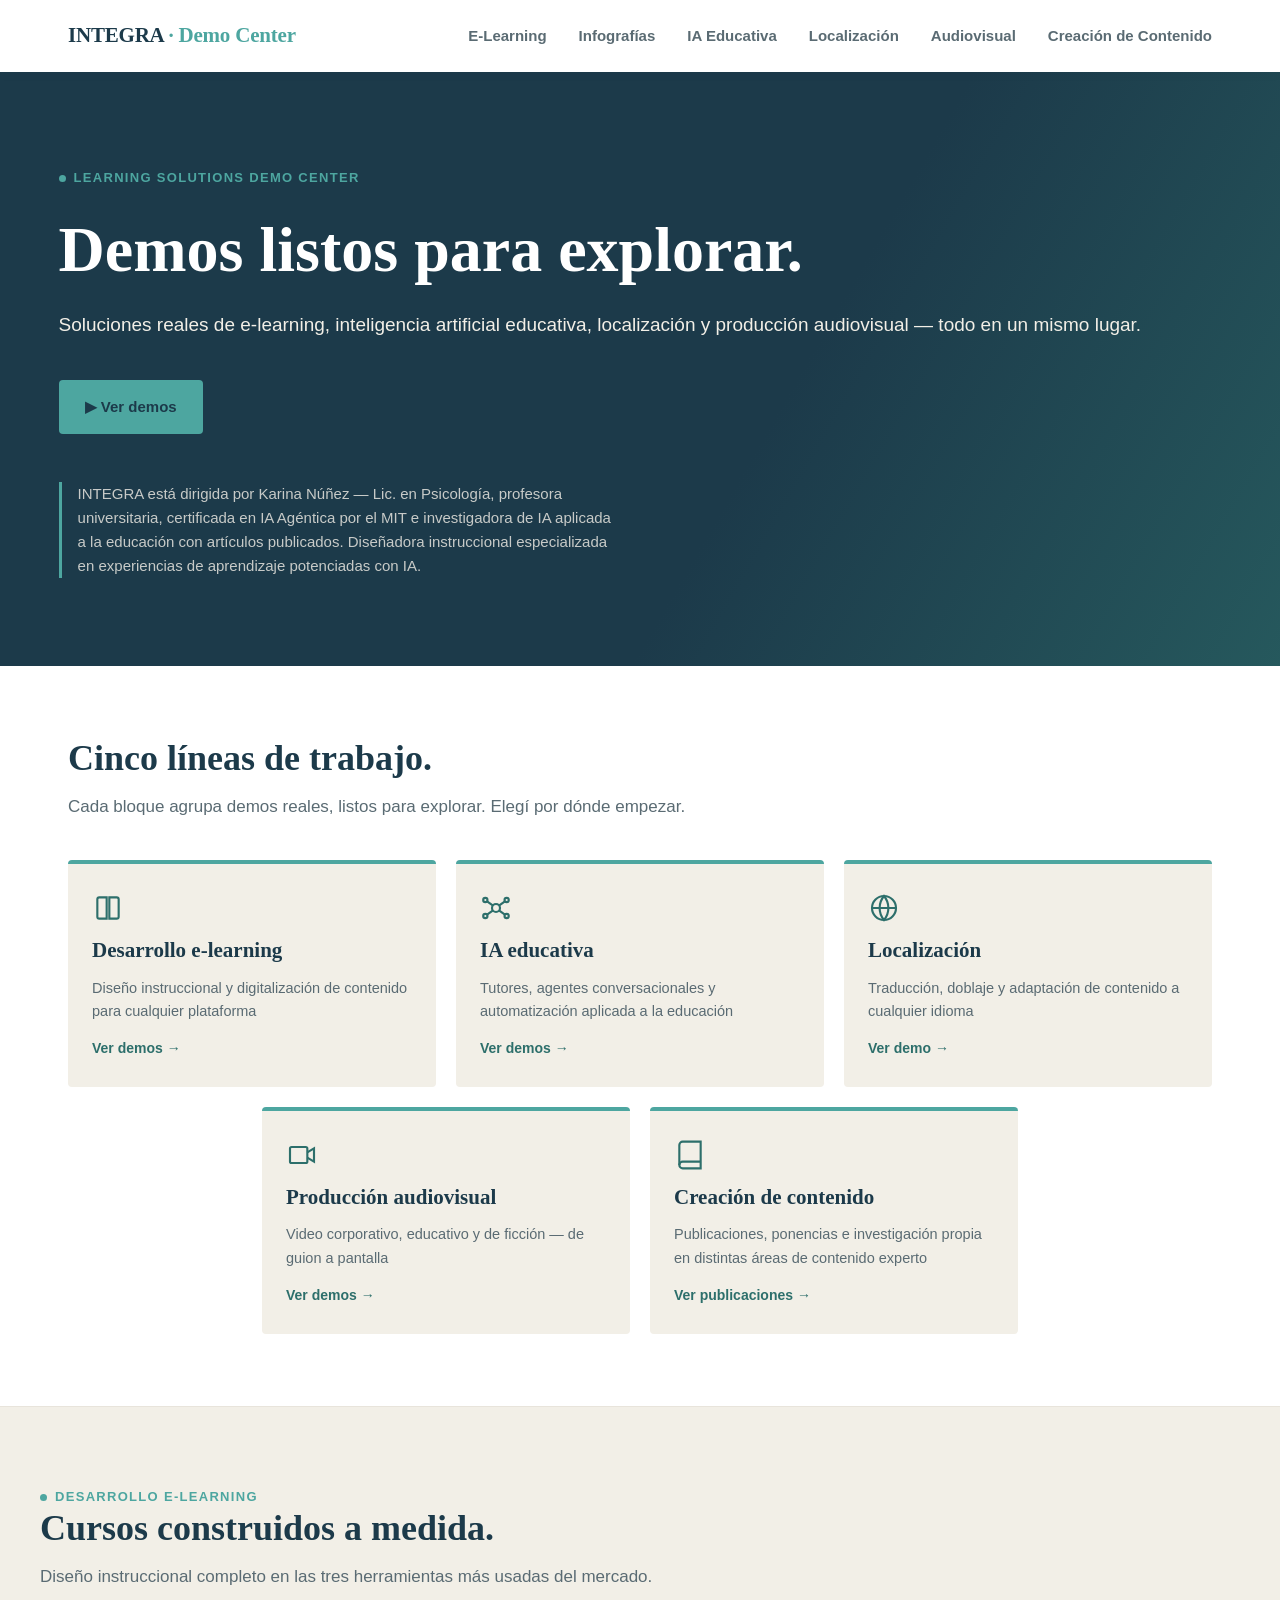
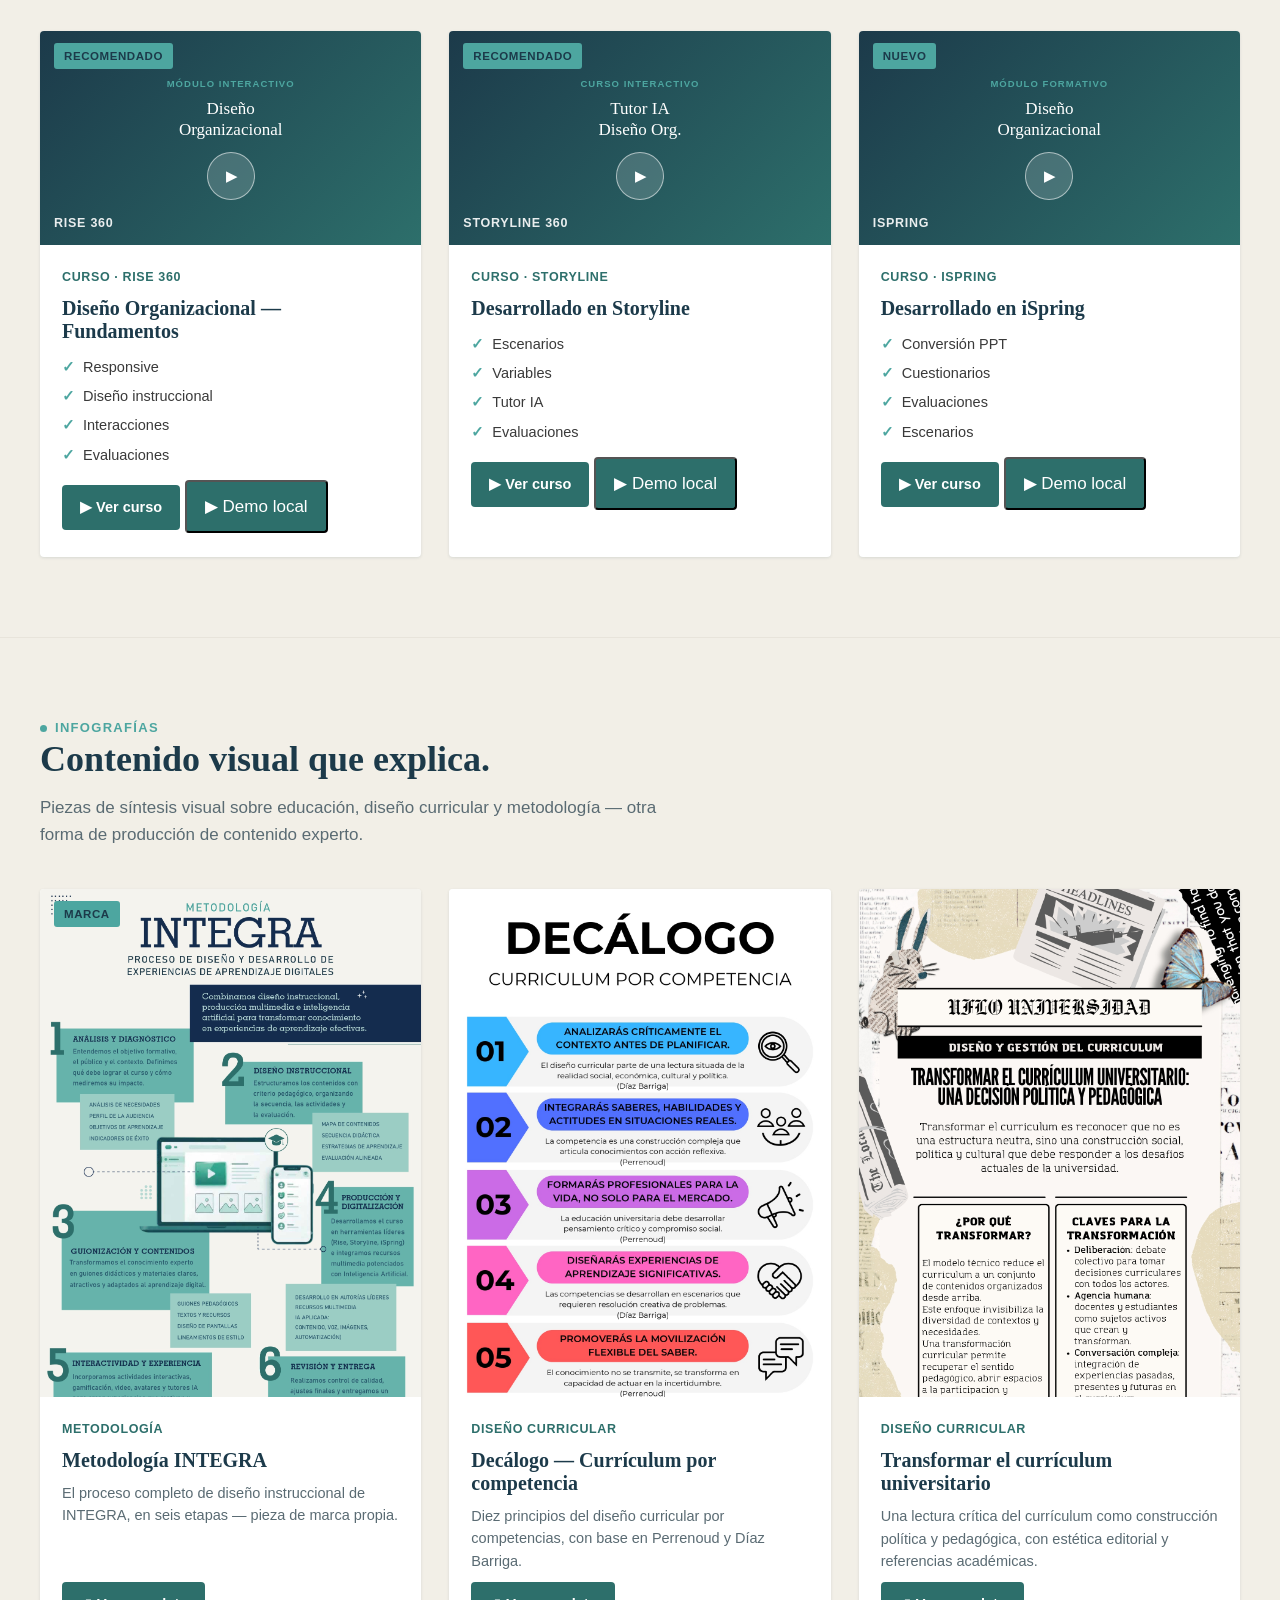
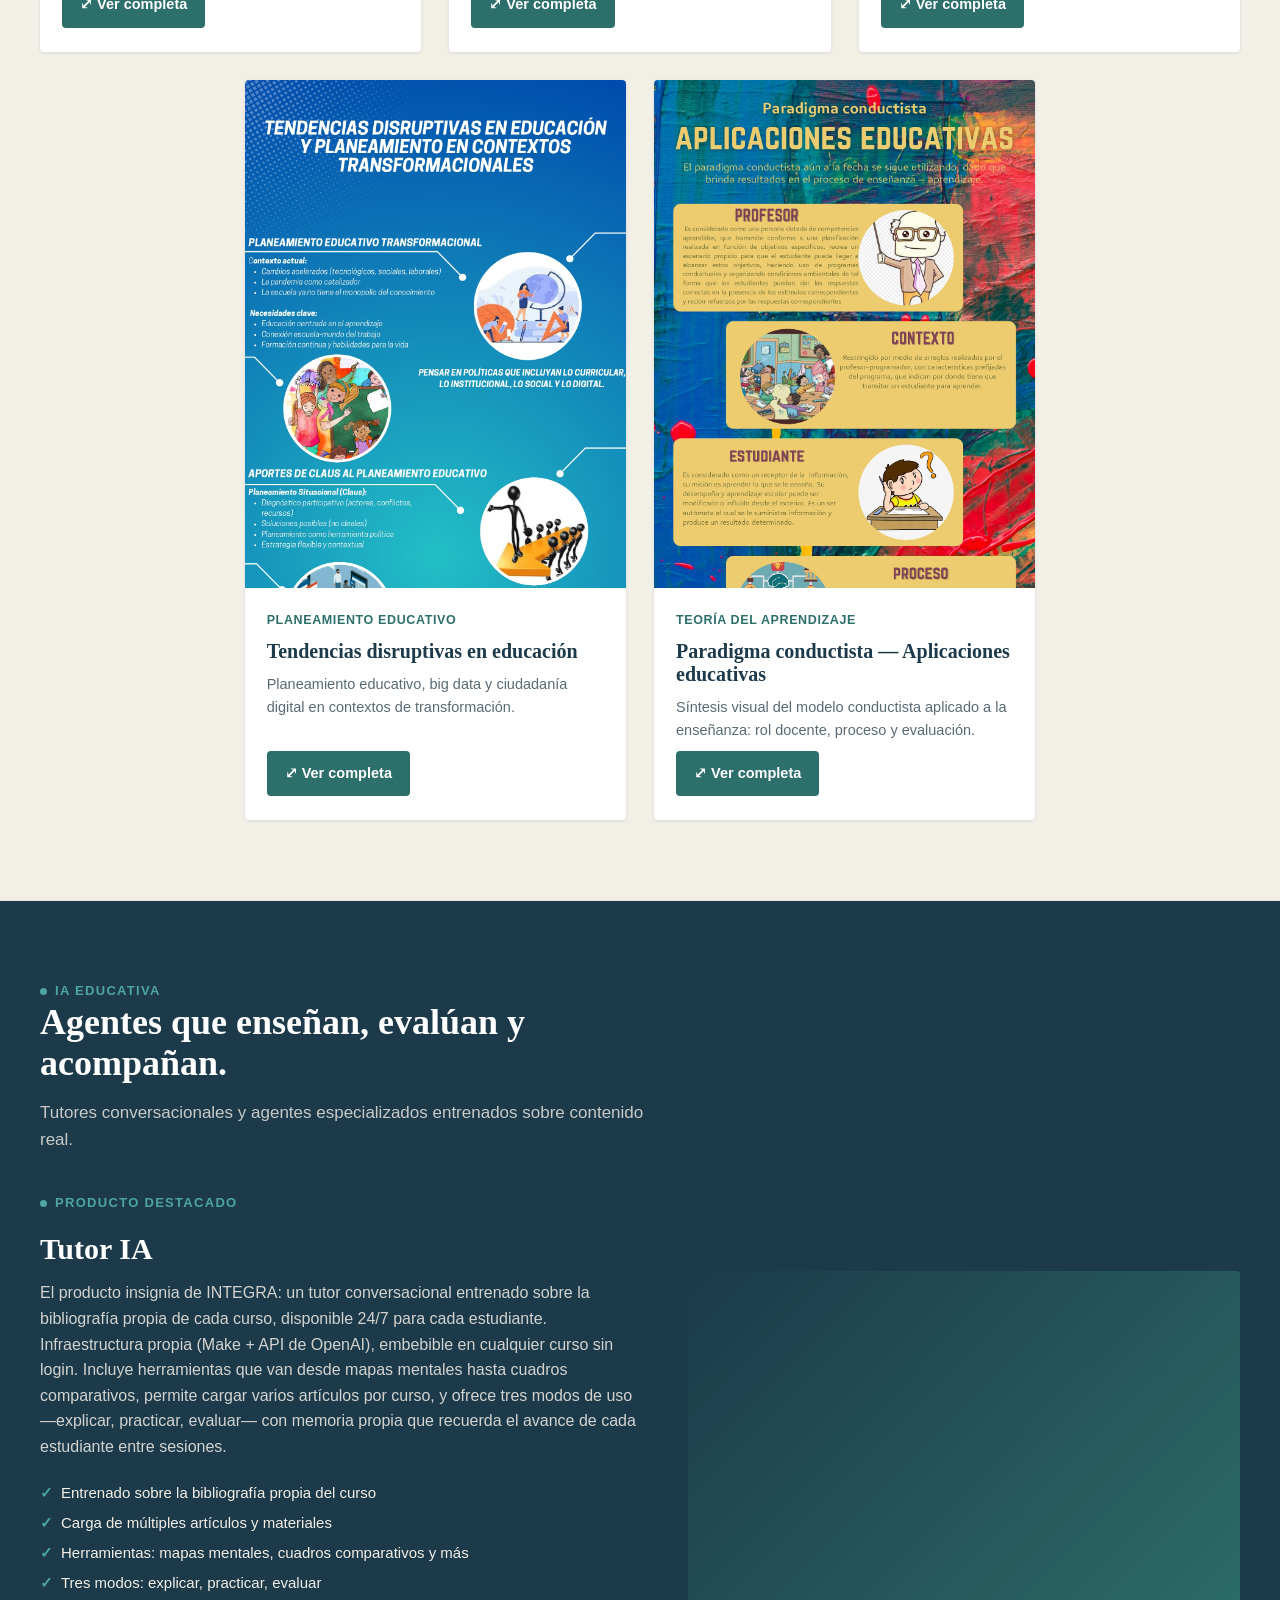
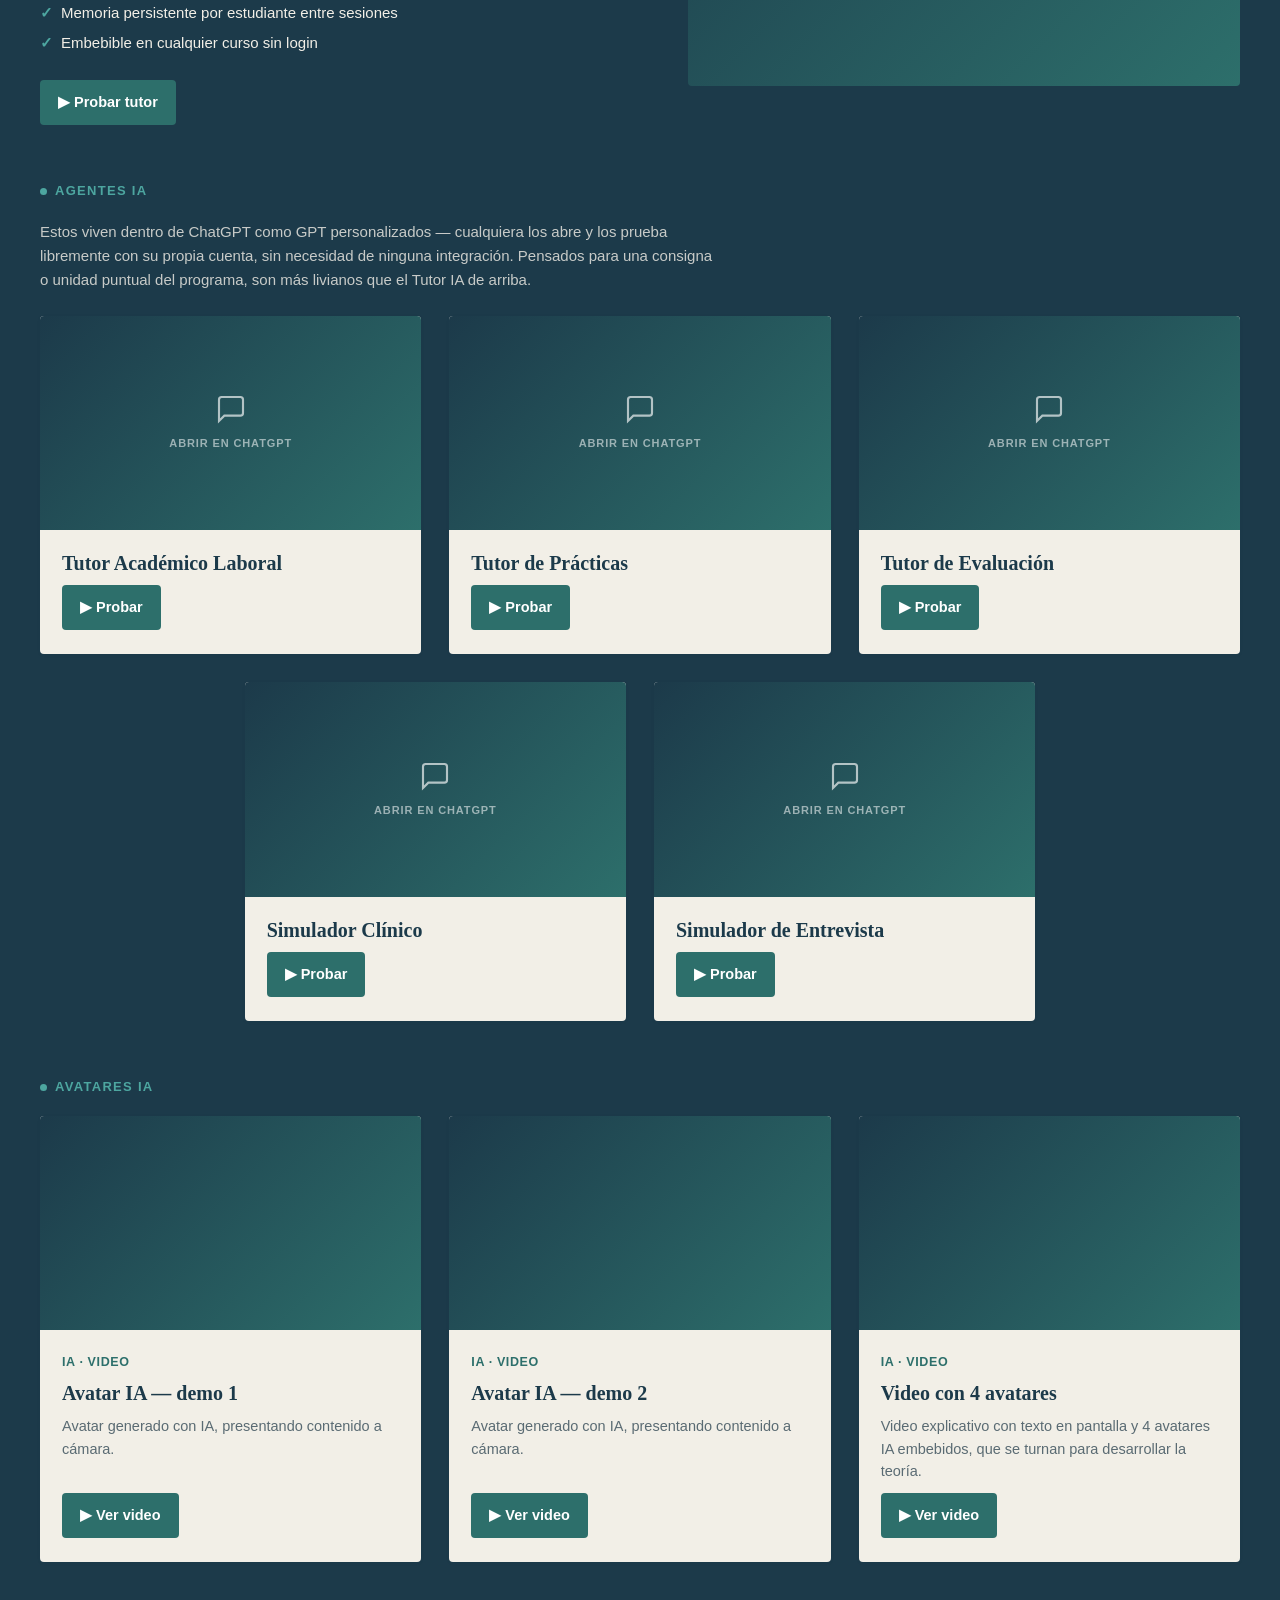
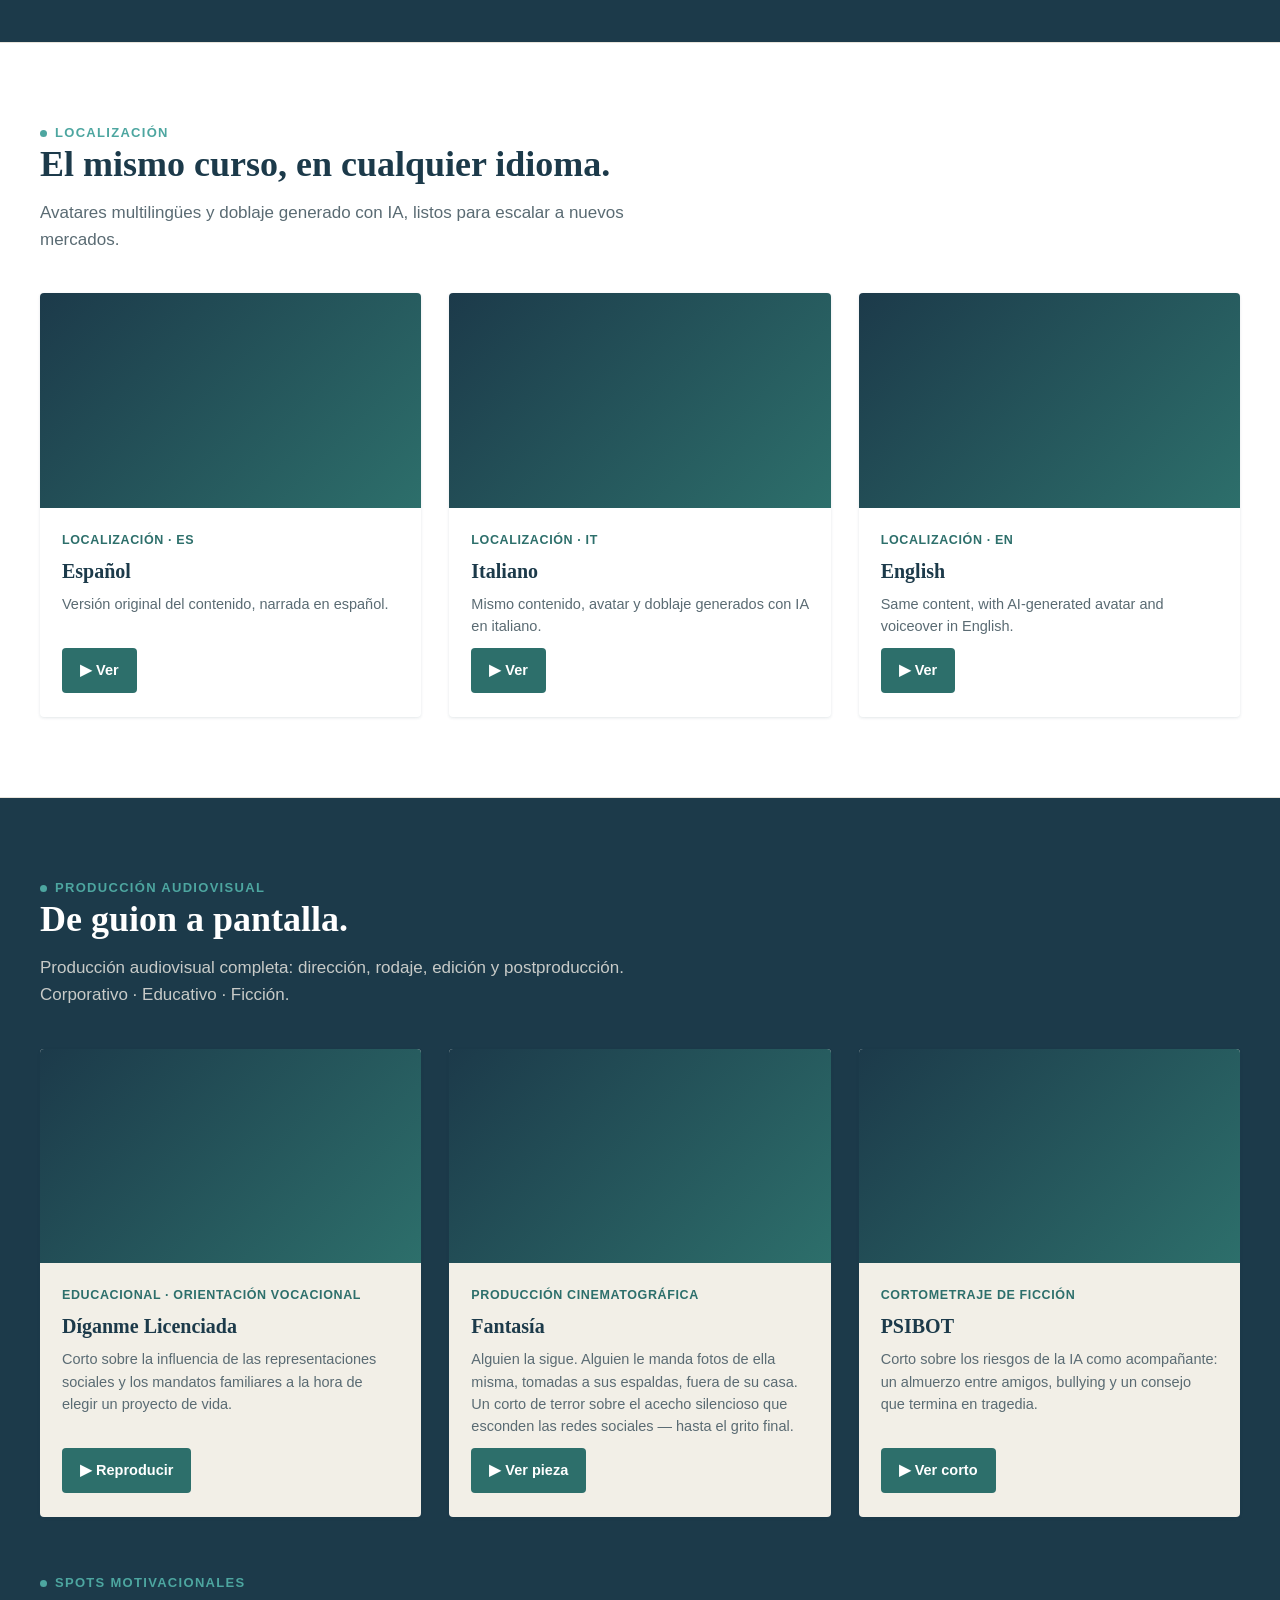
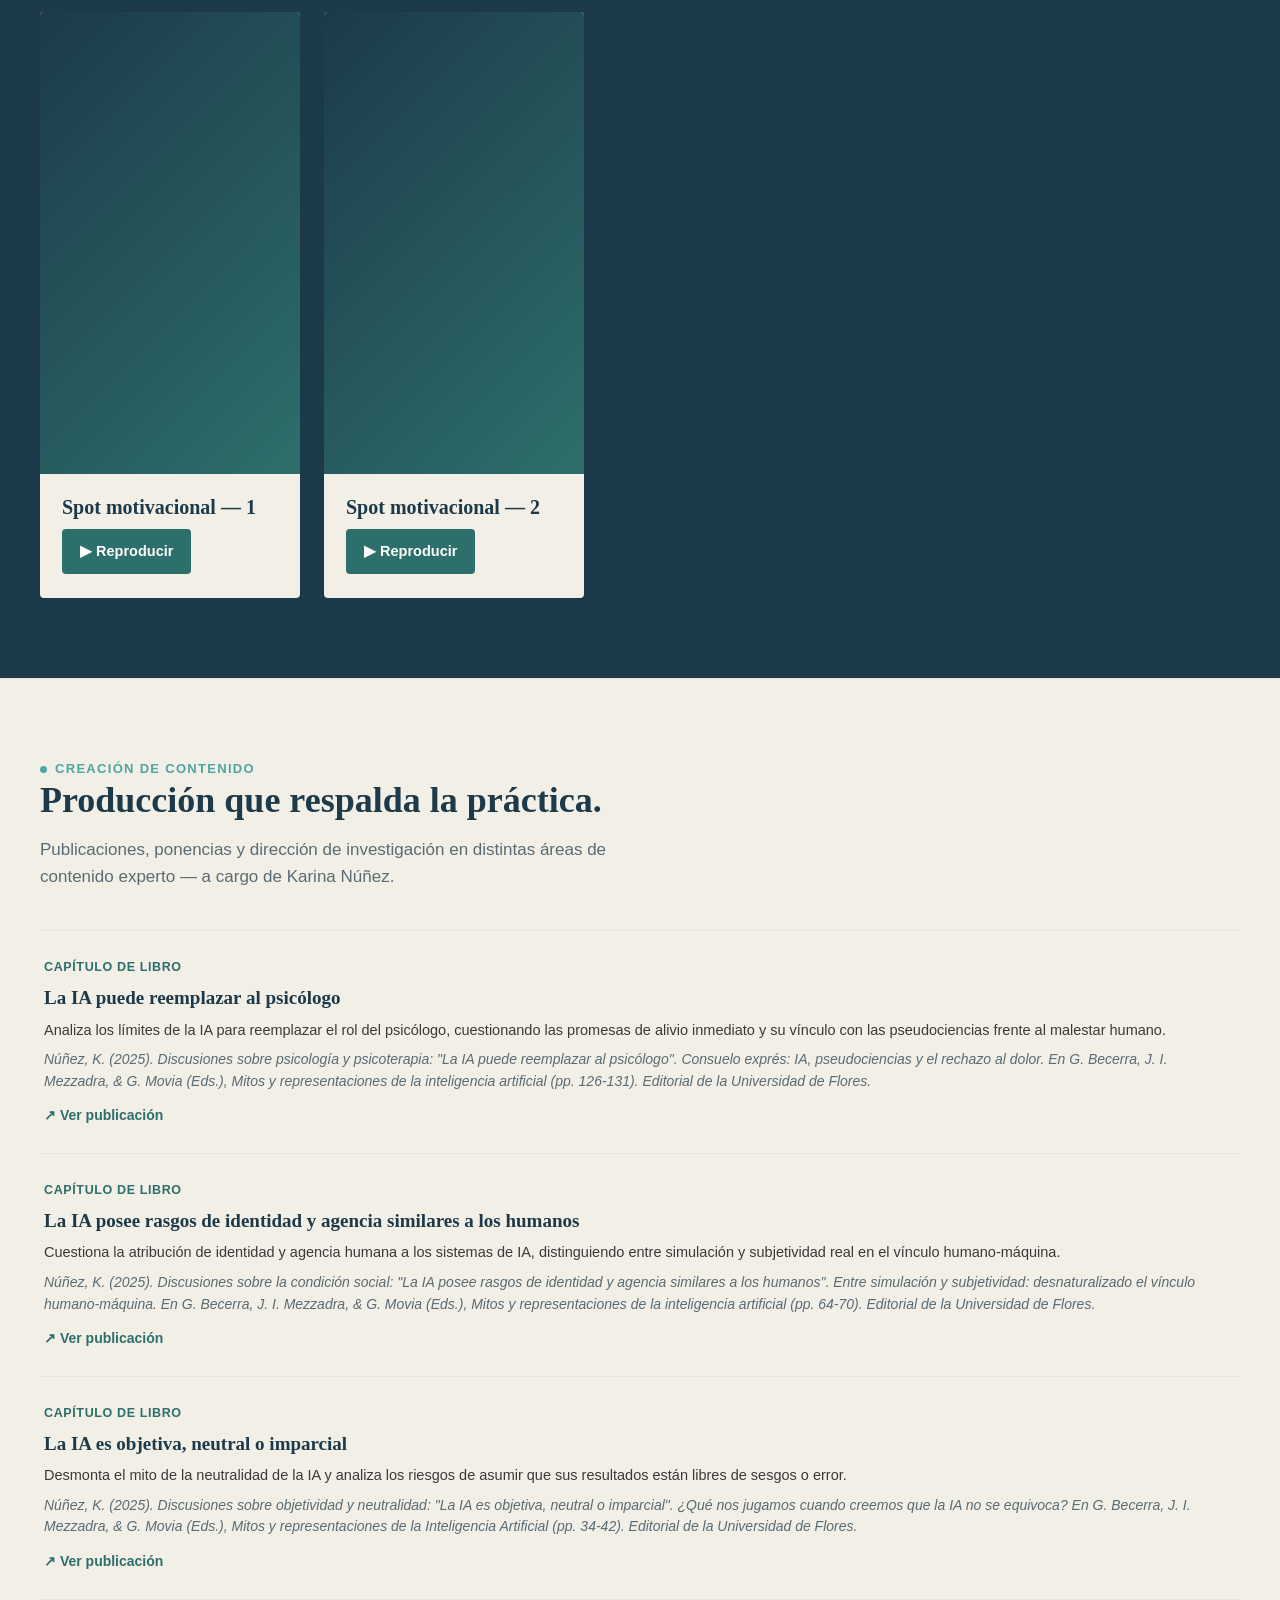
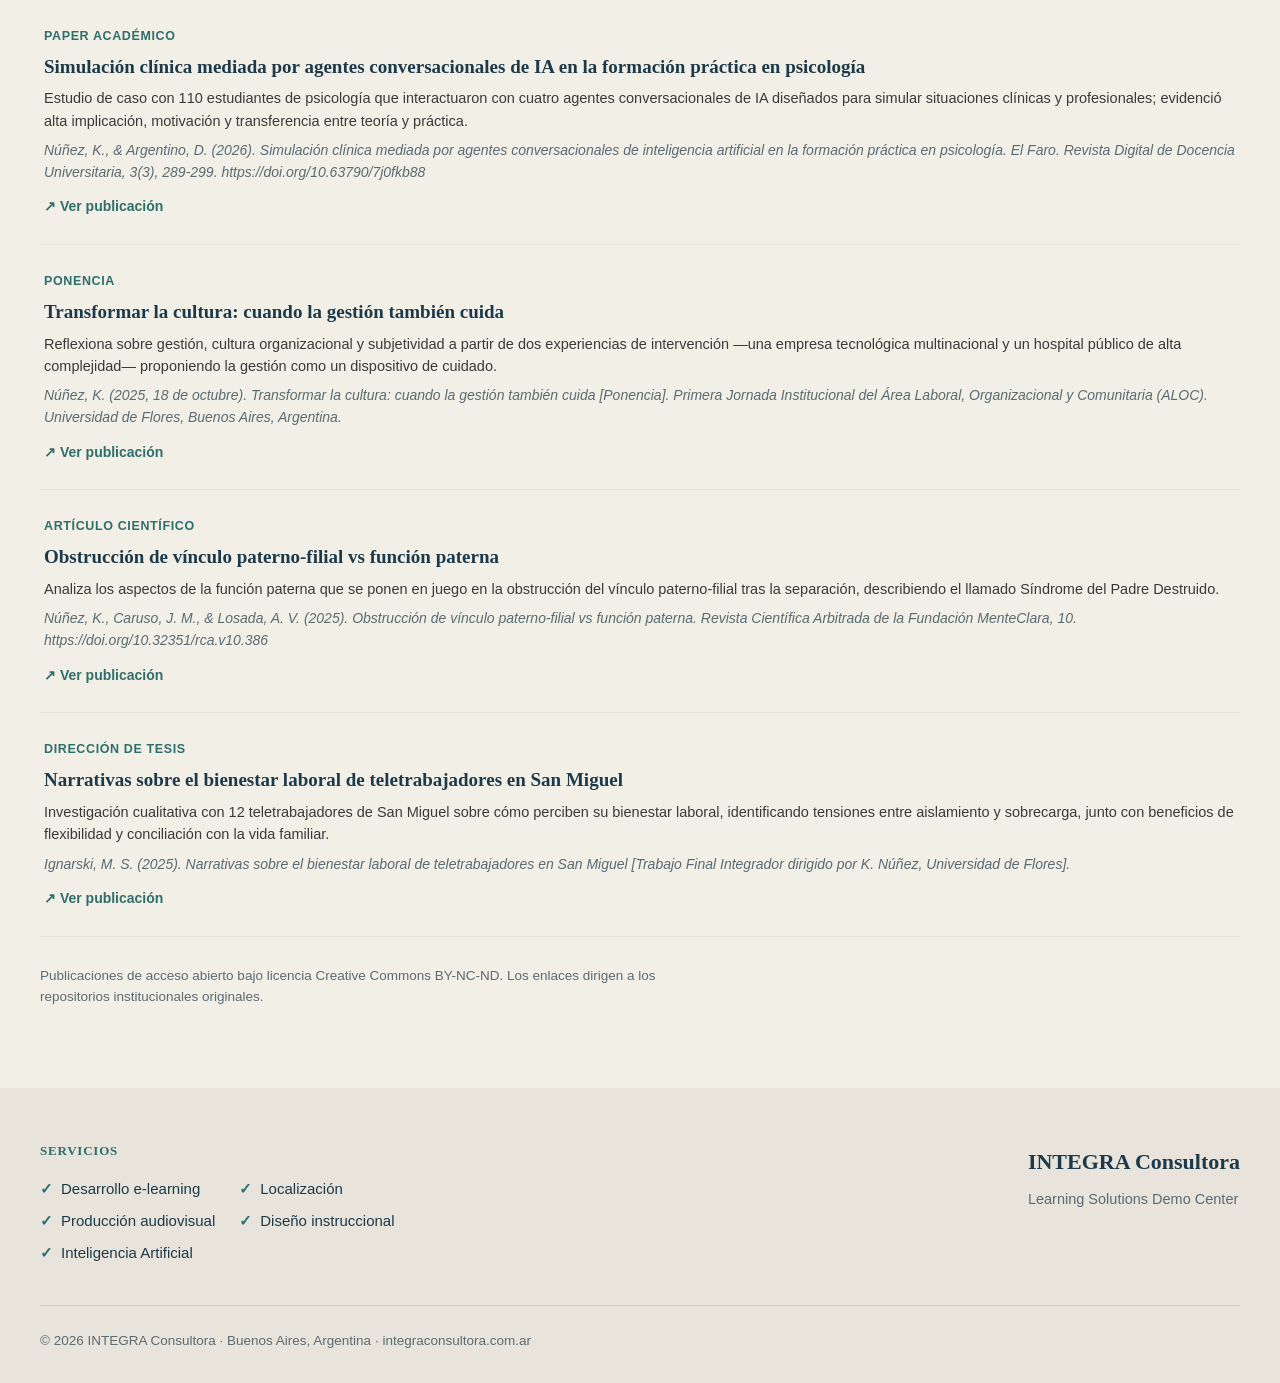
==== commit ba6116c3: "fix: infografias grid 3+2 centered" ====
--- a/index.html
+++ b/index.html
@@ -448,7 +448,7 @@
       <h2>Contenido visual que explica.</h2>
       <p>Piezas de síntesis visual sobre educación, diseño curricular y metodología — otra forma de producción de contenido experto.</p>
     </div>
-    <div class="card-grid">
+    <div class="card-grid card-grid-5">
       <div class="demo-card">
         <div class="frame info-thumb" style="background-image:url('/infografias/01-metodologia-integra.jpg');" onclick="abrirLB(this.style.backgroundImage.slice(5,-2))">
           <span class="badge-rec">Marca</span>
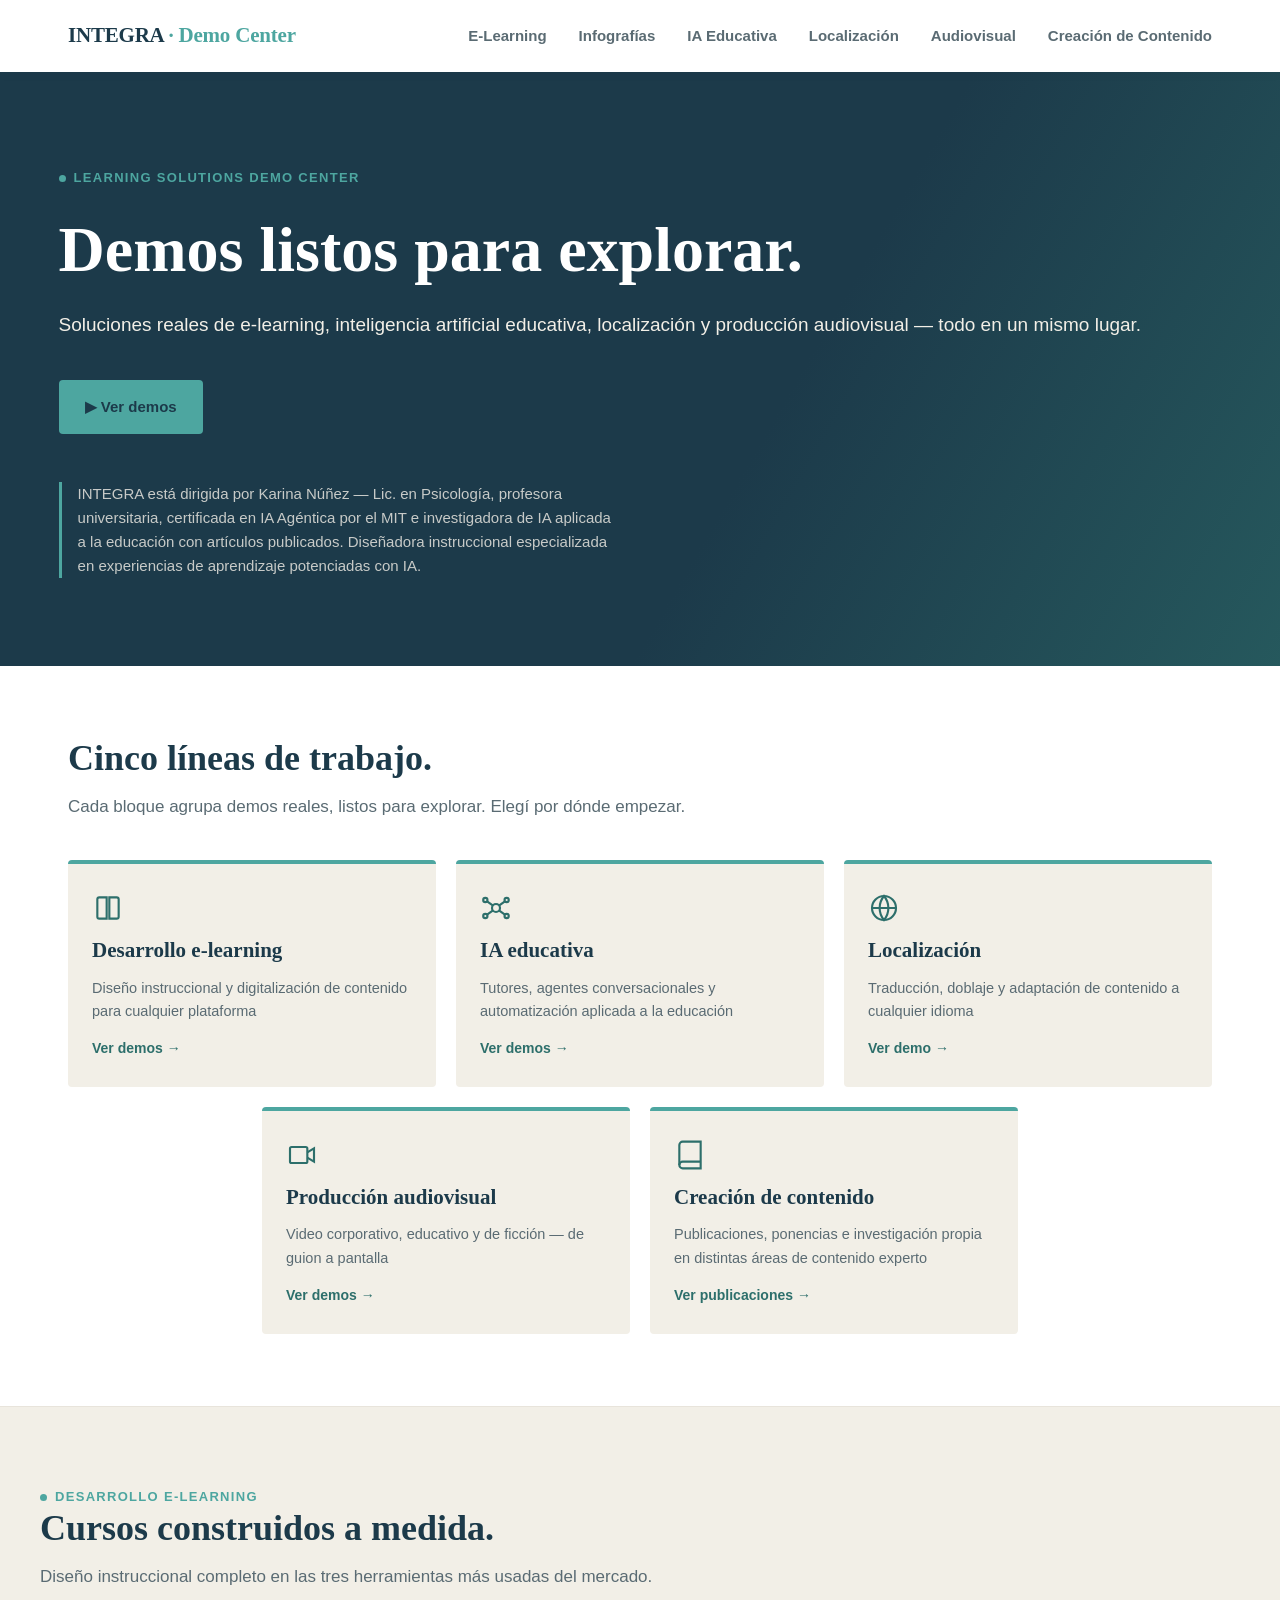
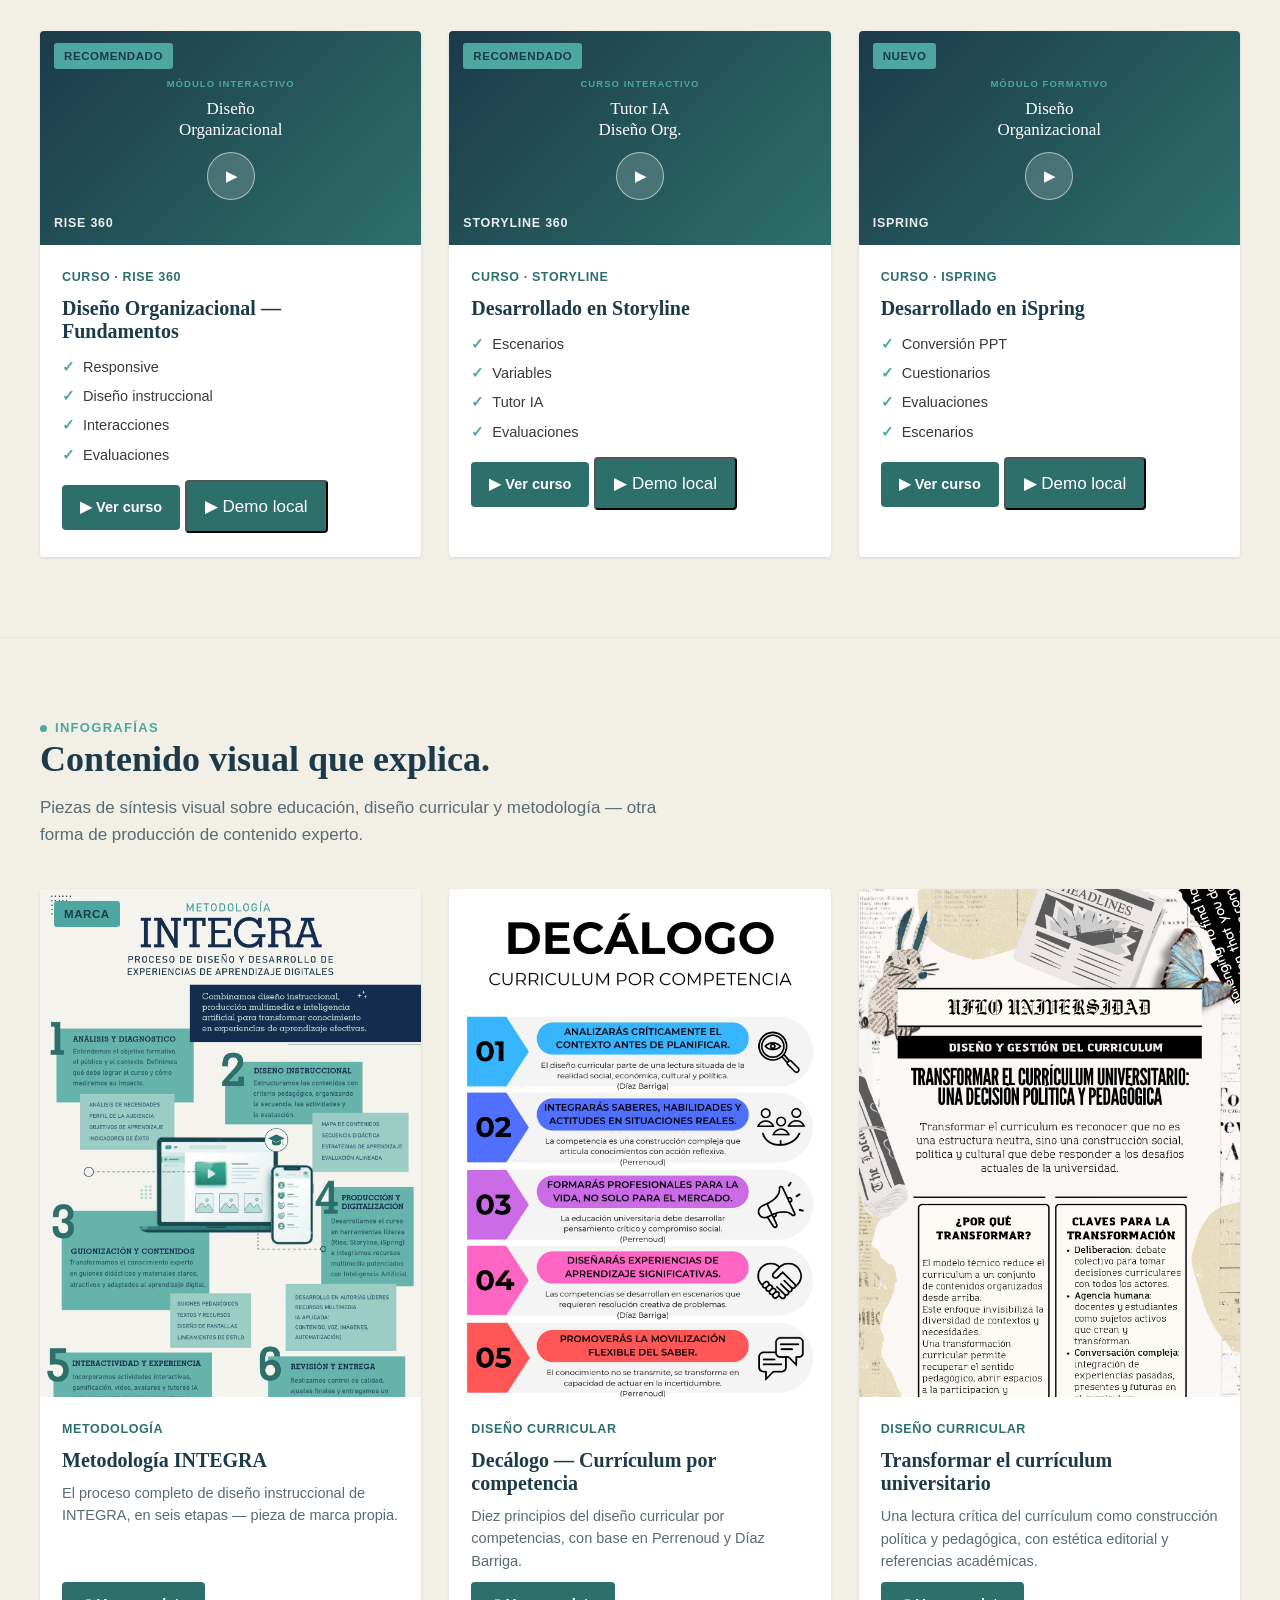
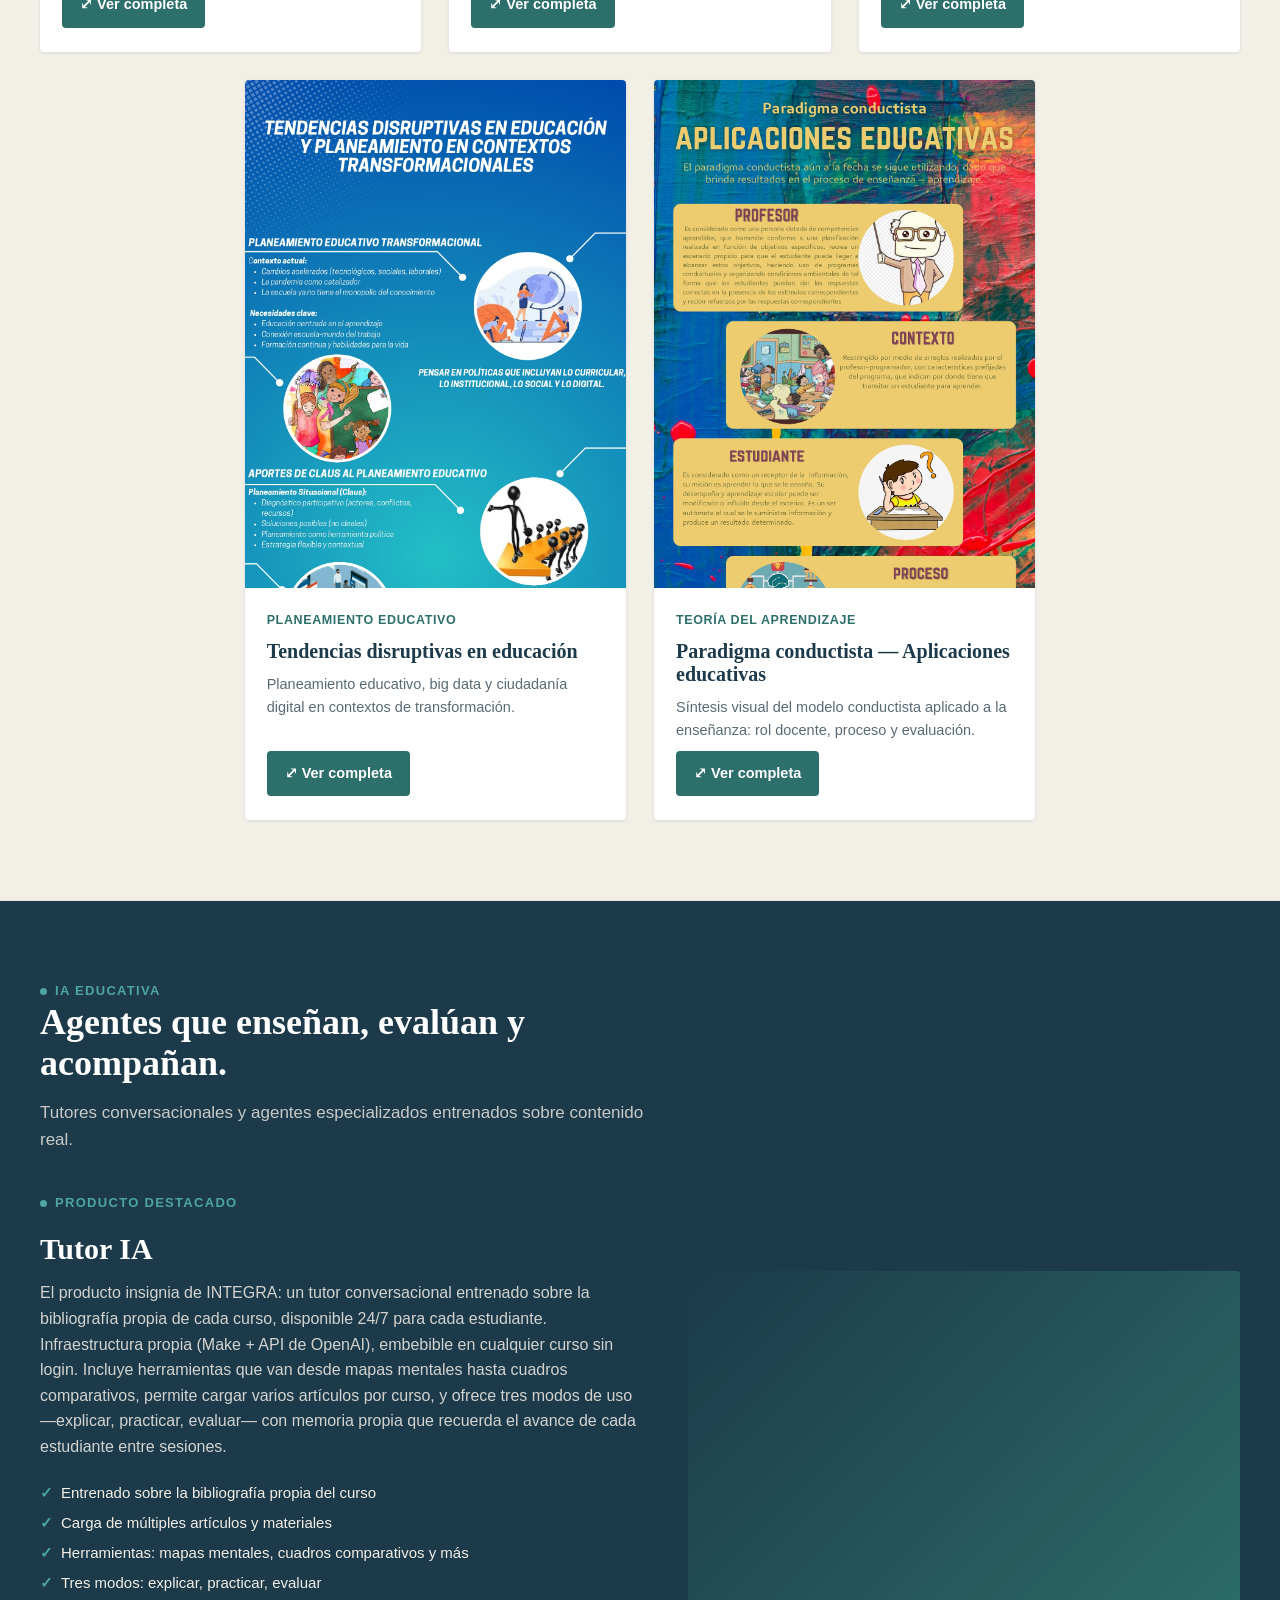
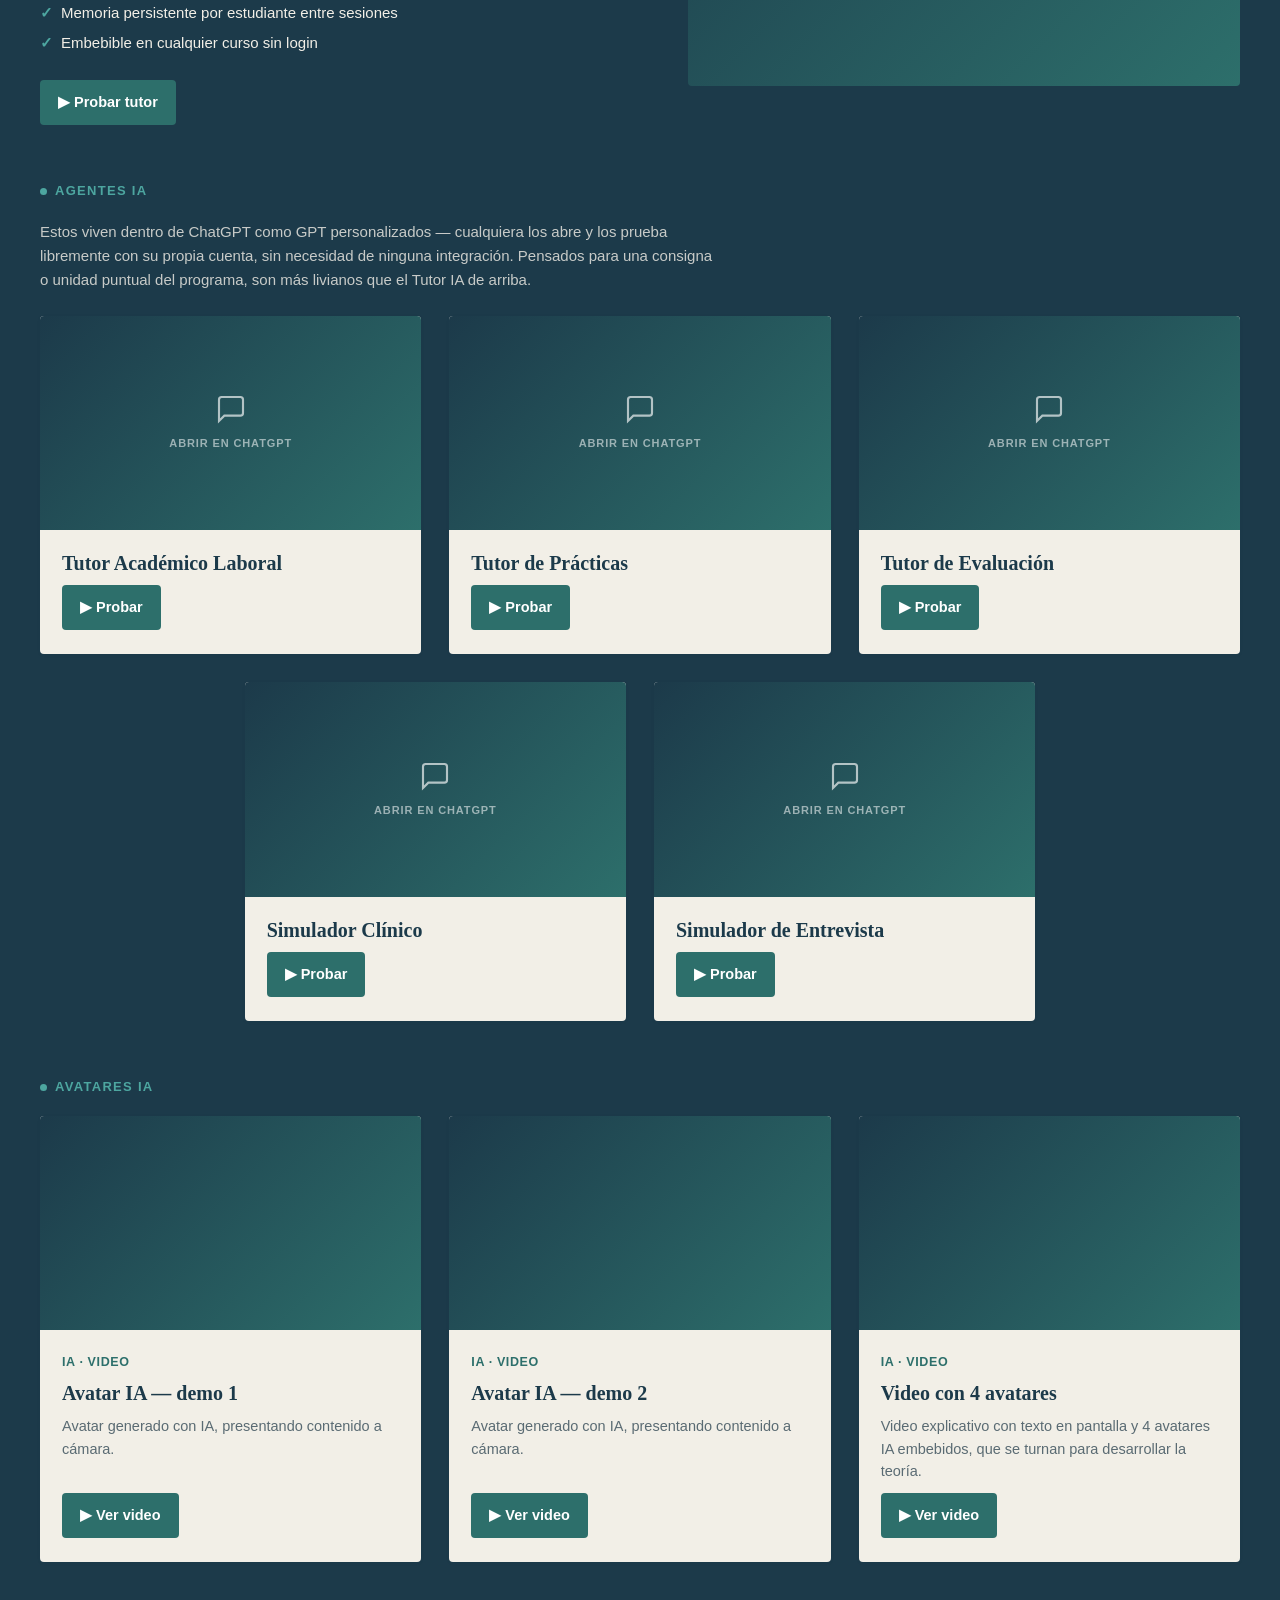
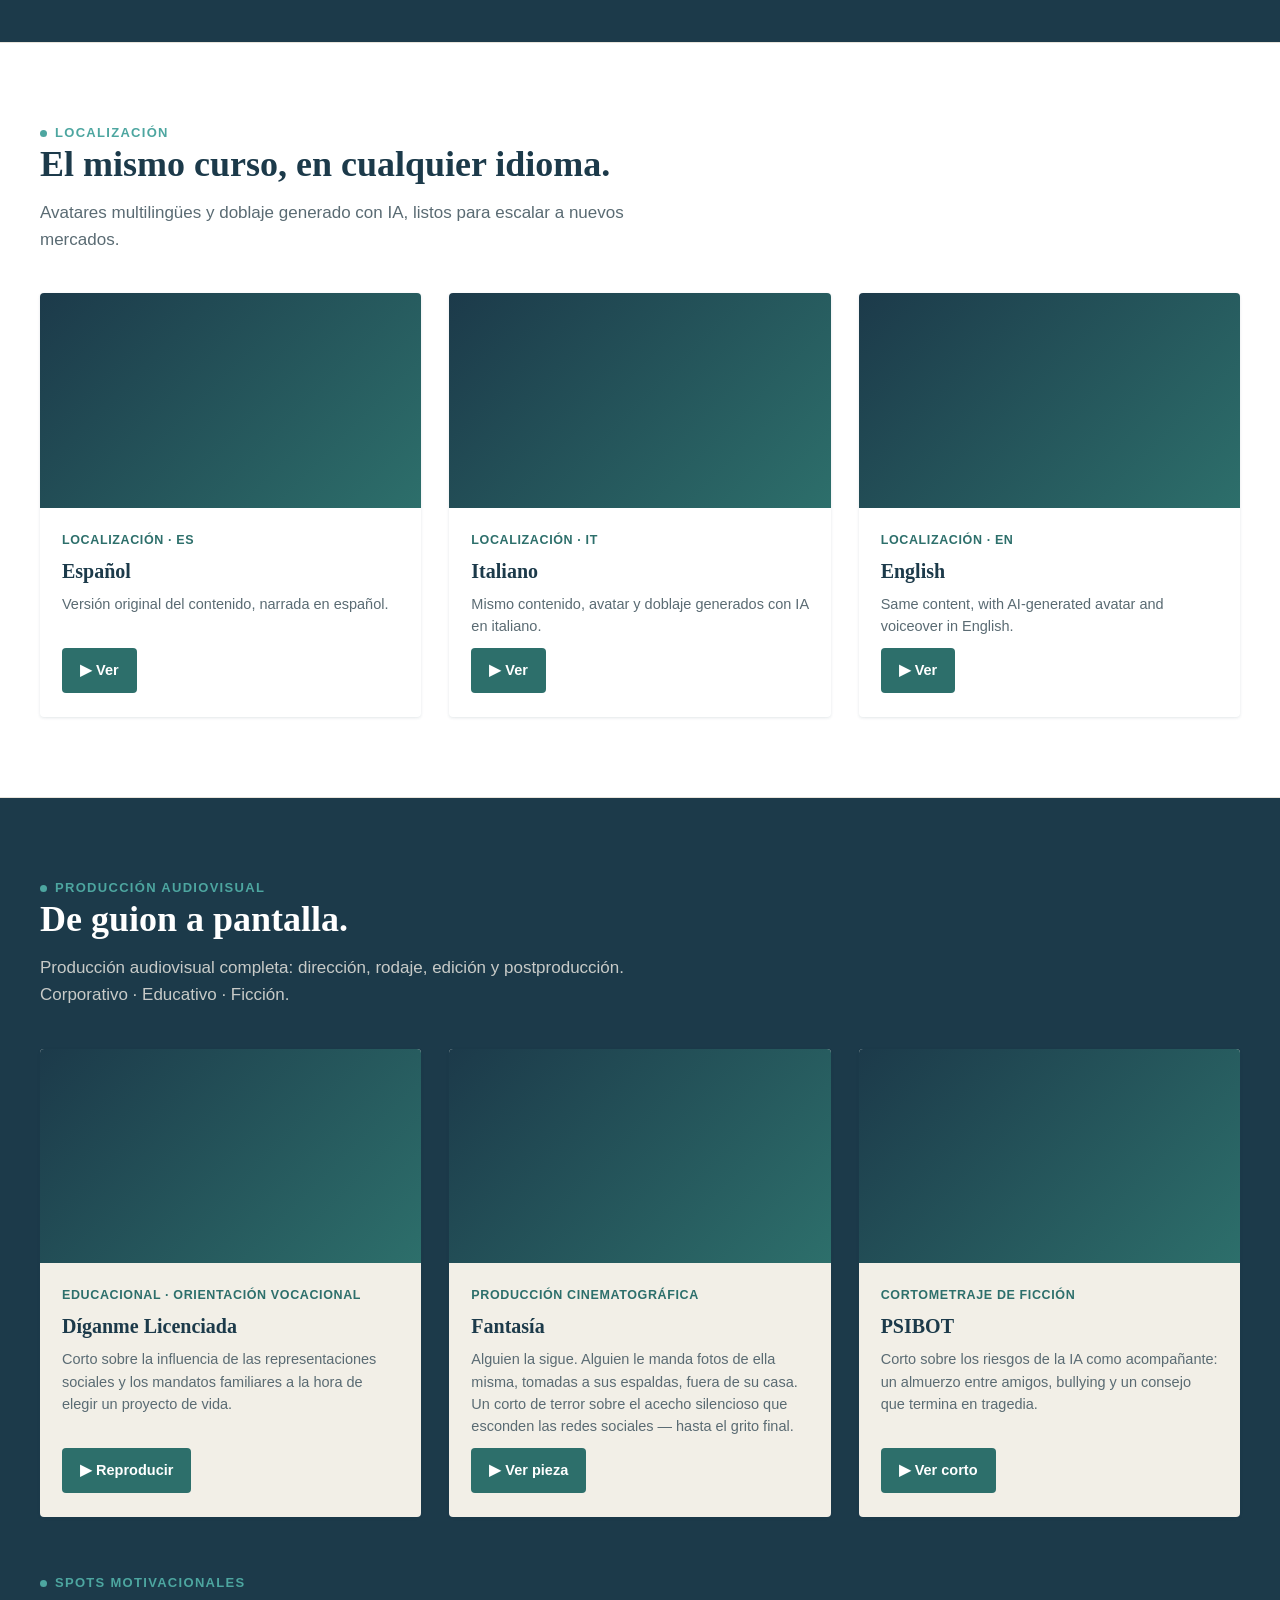
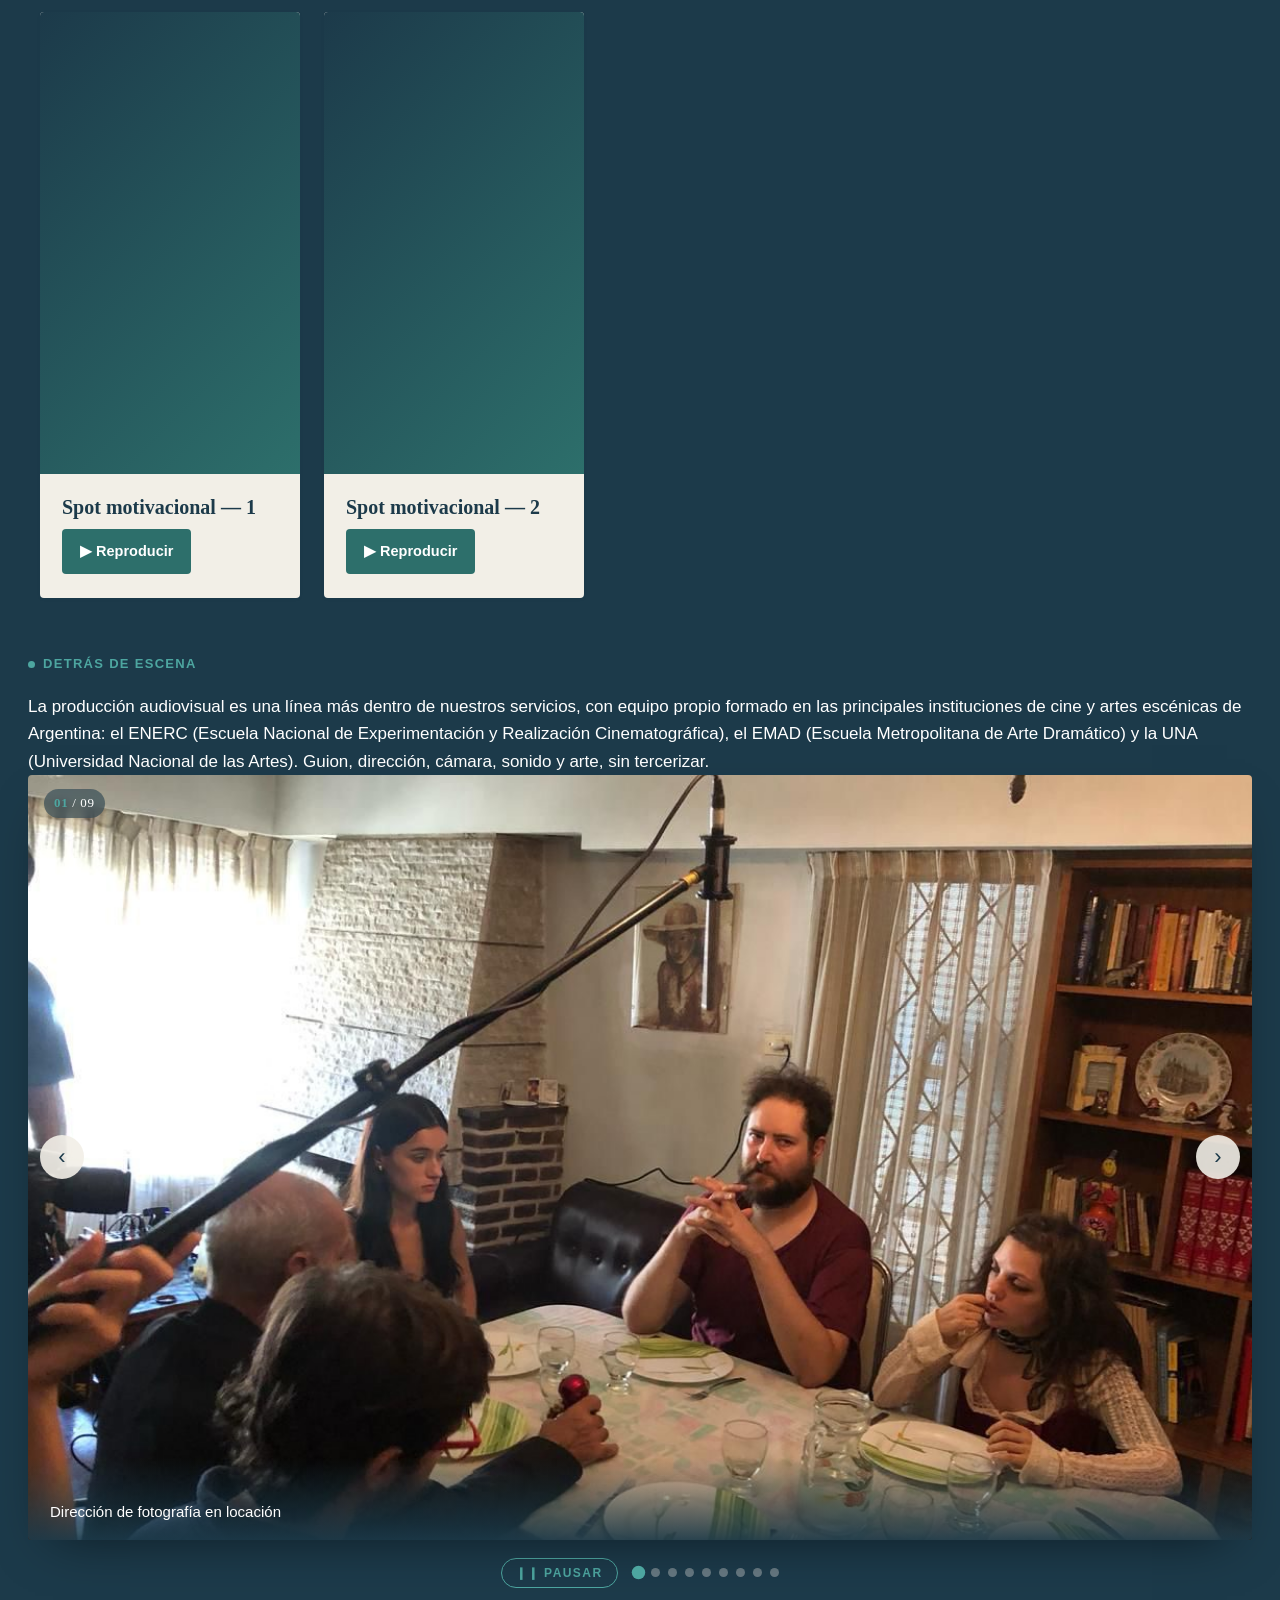
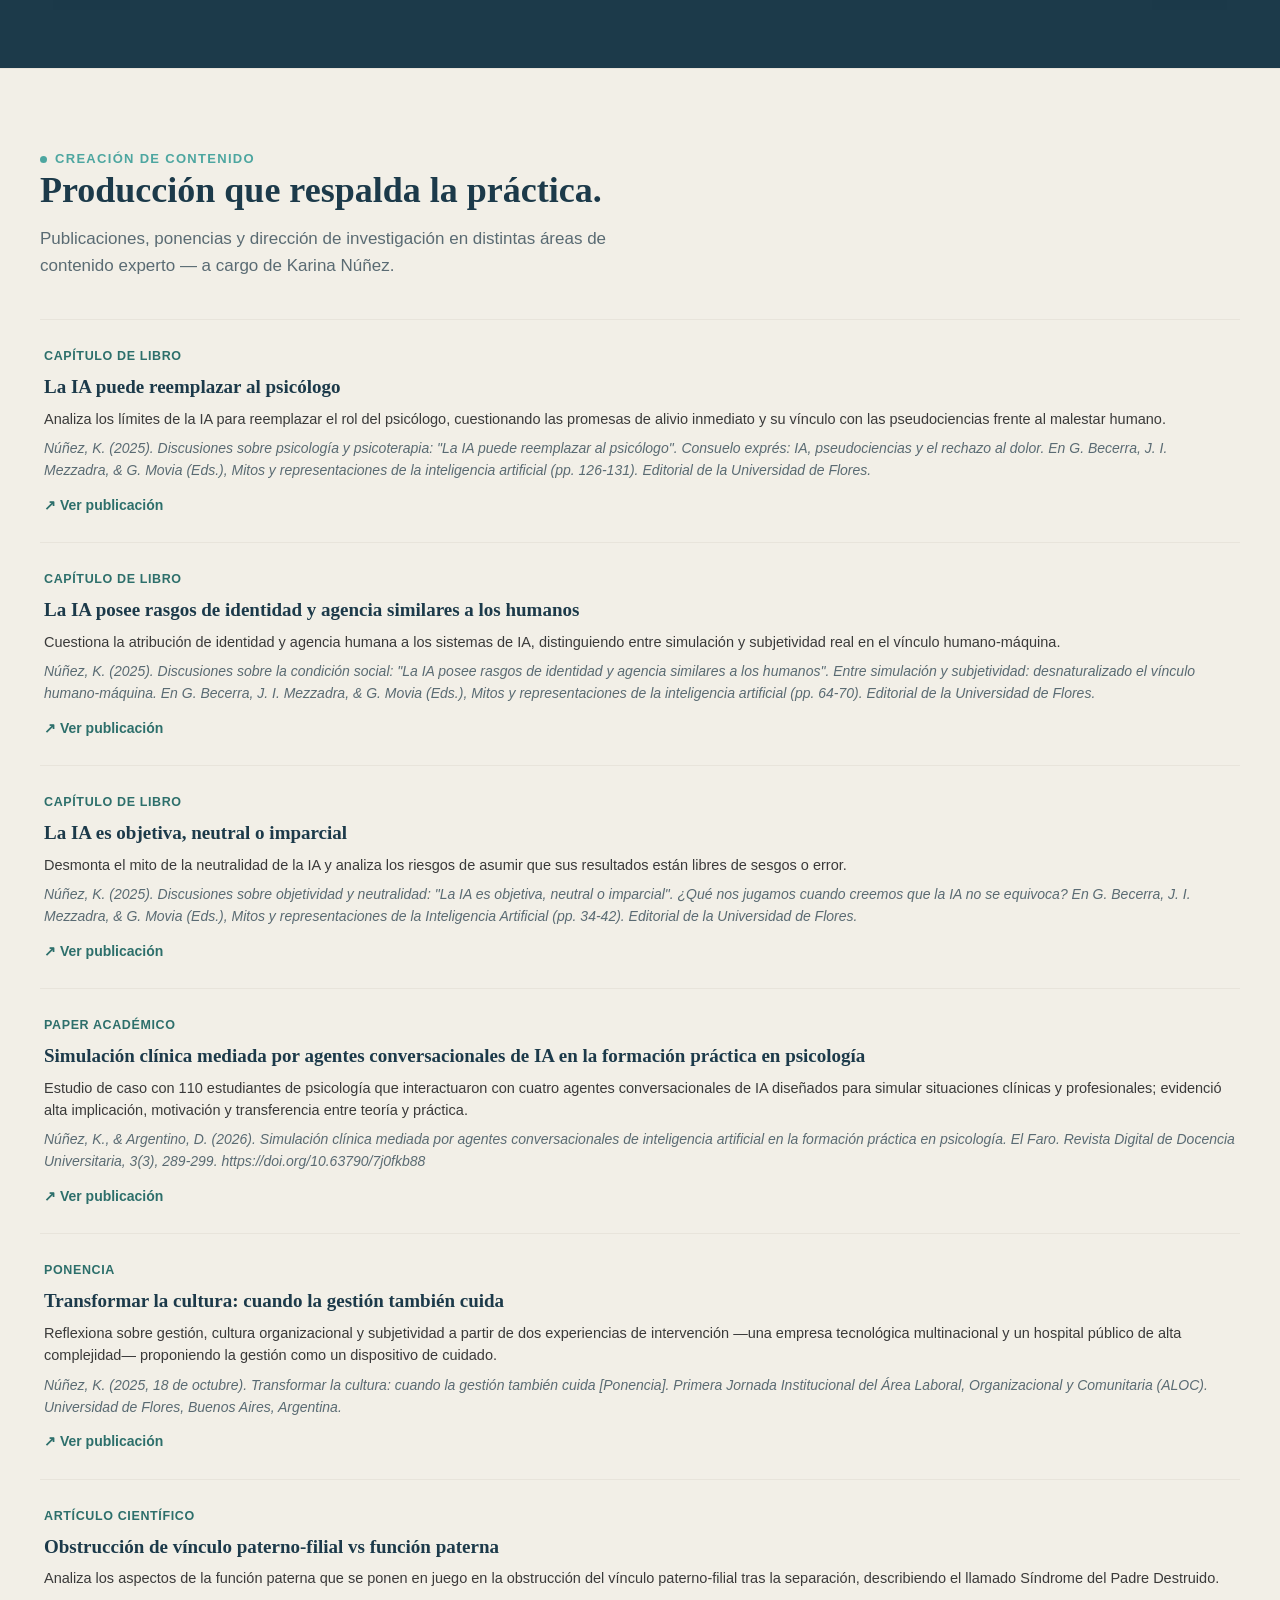
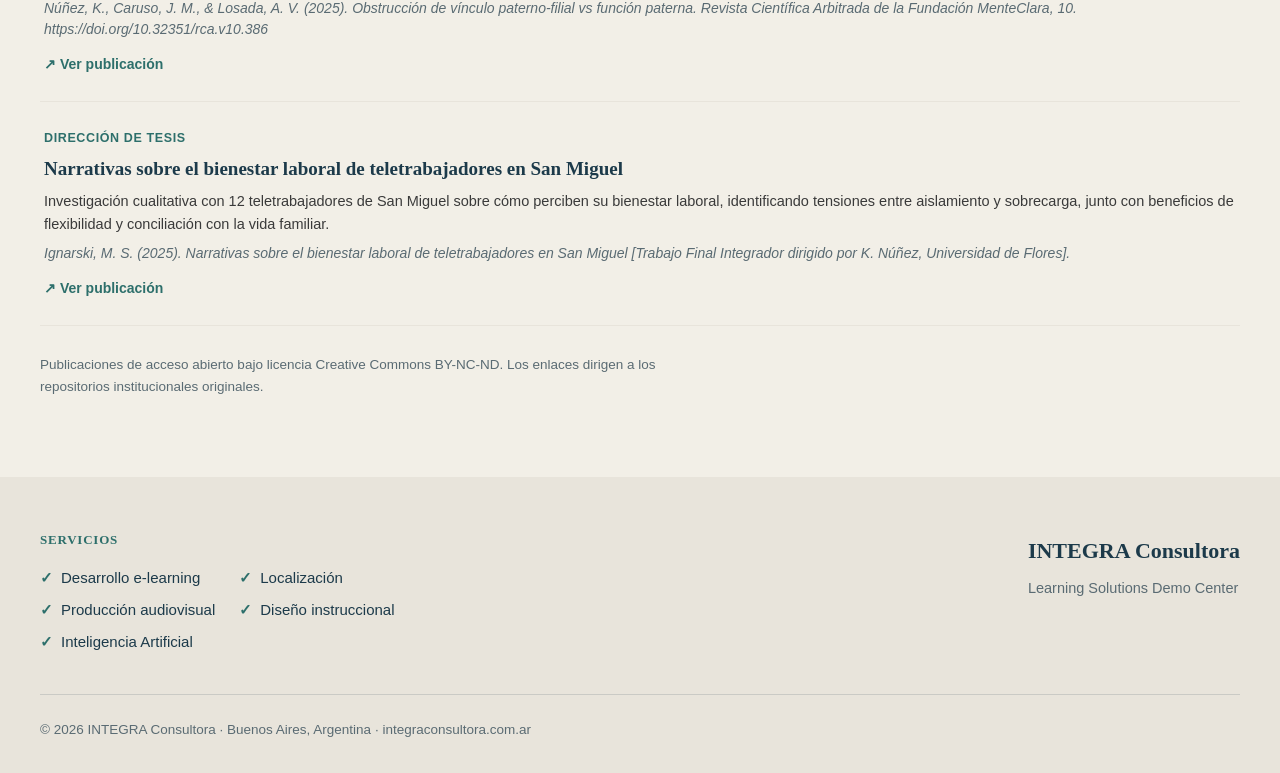
==== commit 5256d2ef: "feat: add detras de escena photo reel to audiovisual section" ====
--- a/index.html
+++ b/index.html
@@ -1,4 +1,4 @@
-<!DOCTYPE html>
+﻿<!DOCTYPE html>
 <html lang="es">
 <head>
 <meta charset="UTF-8">
@@ -291,6 +291,73 @@
   .lb-overlay.active{ display:flex; }
   .lb-overlay img{ max-width:760px; width:100%; height:auto; border-radius:var(--radius); box-shadow:0 12px 45px rgba(0,0,0,.5); }
   .lb-close{ position:fixed; top:16px; right:26px; color:var(--white); font-size:40px; line-height:1; cursor:pointer; font-family:'Trebuchet MS',sans-serif; z-index:10000; }
+<style>
+  /* ===== Detrás de escena (reel) — pegar una sola vez, junto al CSS del sitio ===== */
+  .bte-intro{ max-width:640px; margin:-4px 0 26px; font-size:17px;
+    line-height:1.5; color:rgba(242,239,231,0.85);
+    font-family:'Trebuchet MS',sans-serif; }
+  .bte-stage{
+    position:relative; width:100%; aspect-ratio:16/10;
+    background:#12262F; border-radius:var(--radius,4px); overflow:hidden;
+    box-shadow:0 20px 50px -25px rgba(0,0,0,.6);
+  }
+  @media(max-width:640px){ .bte-stage{ aspect-ratio:4/5; } }
+  .bte-slide{ position:absolute; inset:0; margin:0; opacity:0;
+    transition:opacity 1s ease; pointer-events:none; }
+  .bte-slide.is-active{ opacity:1; pointer-events:auto; }
+  .bte-slide img{ width:100%; height:100%; object-fit:cover; display:block;
+    cursor:zoom-in; transform:scale(1.02); transition:transform 5s ease; }
+  .bte-slide.is-active img{ transform:scale(1.09); }
+  .bte-slide figcaption{
+    position:absolute; left:0; right:0; bottom:0; padding:2.6rem 22px 16px;
+    color:#fff; font-family:'Trebuchet MS',sans-serif; font-size:15px;
+    background:linear-gradient(to top,rgba(28,58,74,.92),transparent);
+    pointer-events:none;
+  }
+  .bte-counter{
+    position:absolute; top:14px; left:16px; z-index:3;
+    font-family:Georgia,serif; font-size:13px; color:#fff; letter-spacing:.05em;
+    background:rgba(28,58,74,.55); backdrop-filter:blur(4px);
+    padding:4px 10px; border-radius:40px;
+  }
+  .bte-counter b{ color:var(--signal,#4DA6A0); }
+  .bte-nav{
+    position:absolute; top:50%; transform:translateY(-50%); z-index:3;
+    width:44px; height:44px; border:none; border-radius:50%; cursor:pointer;
+    background:rgba(242,239,231,.9); color:var(--navy,#1C3A4A); font-size:22px;
+    display:grid; place-items:center; transition:background .2s,transform .2s;
+  }
+  .bte-nav:hover{ background:#fff; transform:translateY(-50%) scale(1.08); }
+  .bte-nav.prev{ left:12px; } .bte-nav.next{ right:12px; }
+  .bte-controls{ display:flex; align-items:center; justify-content:center;
+    gap:16px; margin-top:18px; flex-wrap:wrap; }
+  .bte-dots{ display:flex; gap:8px; flex-wrap:wrap; justify-content:center; }
+  .bte-dot{ width:9px; height:9px; border-radius:50%; border:none; cursor:pointer;
+    padding:0; background:rgba(242,239,231,.35); transition:all .25s; }
+  .bte-dot.is-active{ background:var(--signal,#4DA6A0); transform:scale(1.5); }
+  .bte-play{
+    border:1px solid var(--signal,#4DA6A0); background:transparent; color:var(--signal,#4DA6A0);
+    font-family:'Trebuchet MS',sans-serif; font-size:12px; letter-spacing:.12em;
+    text-transform:uppercase; padding:7px 14px; border-radius:40px; cursor:pointer;
+    font-weight:700; transition:background .2s,color .2s;
+  }
+  .bte-play:hover{ background:var(--signal,#4DA6A0); color:var(--navy,#1C3A4A); }
+  .bte-slide img:focus-visible,.bte-nav:focus-visible,
+  .bte-dot:focus-visible,.bte-play:focus-visible{
+    outline:3px solid var(--signal,#4DA6A0); outline-offset:2px;
+  }
+  .bte-lb{ position:fixed; inset:0; background:rgba(18,38,47,.95); z-index:9999;
+    display:none; place-items:center; padding:24px; }
+  .bte-lb.is-open{ display:grid; }
+  .bte-lb img{ max-width:100%; max-height:88vh; border-radius:var(--radius,4px);
+    box-shadow:0 20px 60px rgba(0,0,0,.55); }
+  .bte-lb-close{ position:absolute; top:16px; right:20px; background:none; border:none;
+    color:#fff; font-size:32px; cursor:pointer; line-height:1; }
+  @media (prefers-reduced-motion:reduce){
+    .bte-slide,.bte-slide img{ transition:opacity .25s; }
+    .bte-slide.is-active img{ transform:scale(1.02); }
+  }
+</style>
 </style>
 </head>
 <body>
@@ -695,6 +762,74 @@
       </div>
     </div>
   </div>
+
+<!-- ===== 2) HTML  (dentro de #audiovisual, después de SPOTS MOTIVACIONALES) ===== -->
+    <div class="tag" style="margin:56px 0 18px;"><span class="dot"></span>DETRÁS DE ESCENA</div>
+    <p class="bte-intro">La producción audiovisual es una línea más dentro de nuestros servicios, con equipo propio formado en las principales instituciones de cine y artes escénicas de Argentina: el ENERC (Escuela Nacional de Experimentación y Realización Cinematográfica), el EMAD (Escuela Metropolitana de Arte Dramático) y la UNA (Universidad Nacional de las Artes). Guion, dirección, cámara, sonido y arte, sin tercerizar.</p>
+    <div class="bte-reel" id="detras">
+      <div class="bte-stage" id="bte-stage">
+        <div class="bte-counter"><b id="bte-cur">01</b> / 09</div>
+        <button class="bte-nav prev" type="button" aria-label="Foto anterior">&#8249;</button>
+        <button class="bte-nav next" type="button" aria-label="Foto siguiente">&#8250;</button>
+      <figure class="bte-slide is-active">
+        <img src="[data-uri]" alt="Dirección de fotografía en locación" loading="eager">
+        <figcaption>Dirección de fotografía en locación</figcaption>
+      </figure>
+      <figure class="bte-slide">
+        <img src="[data-uri]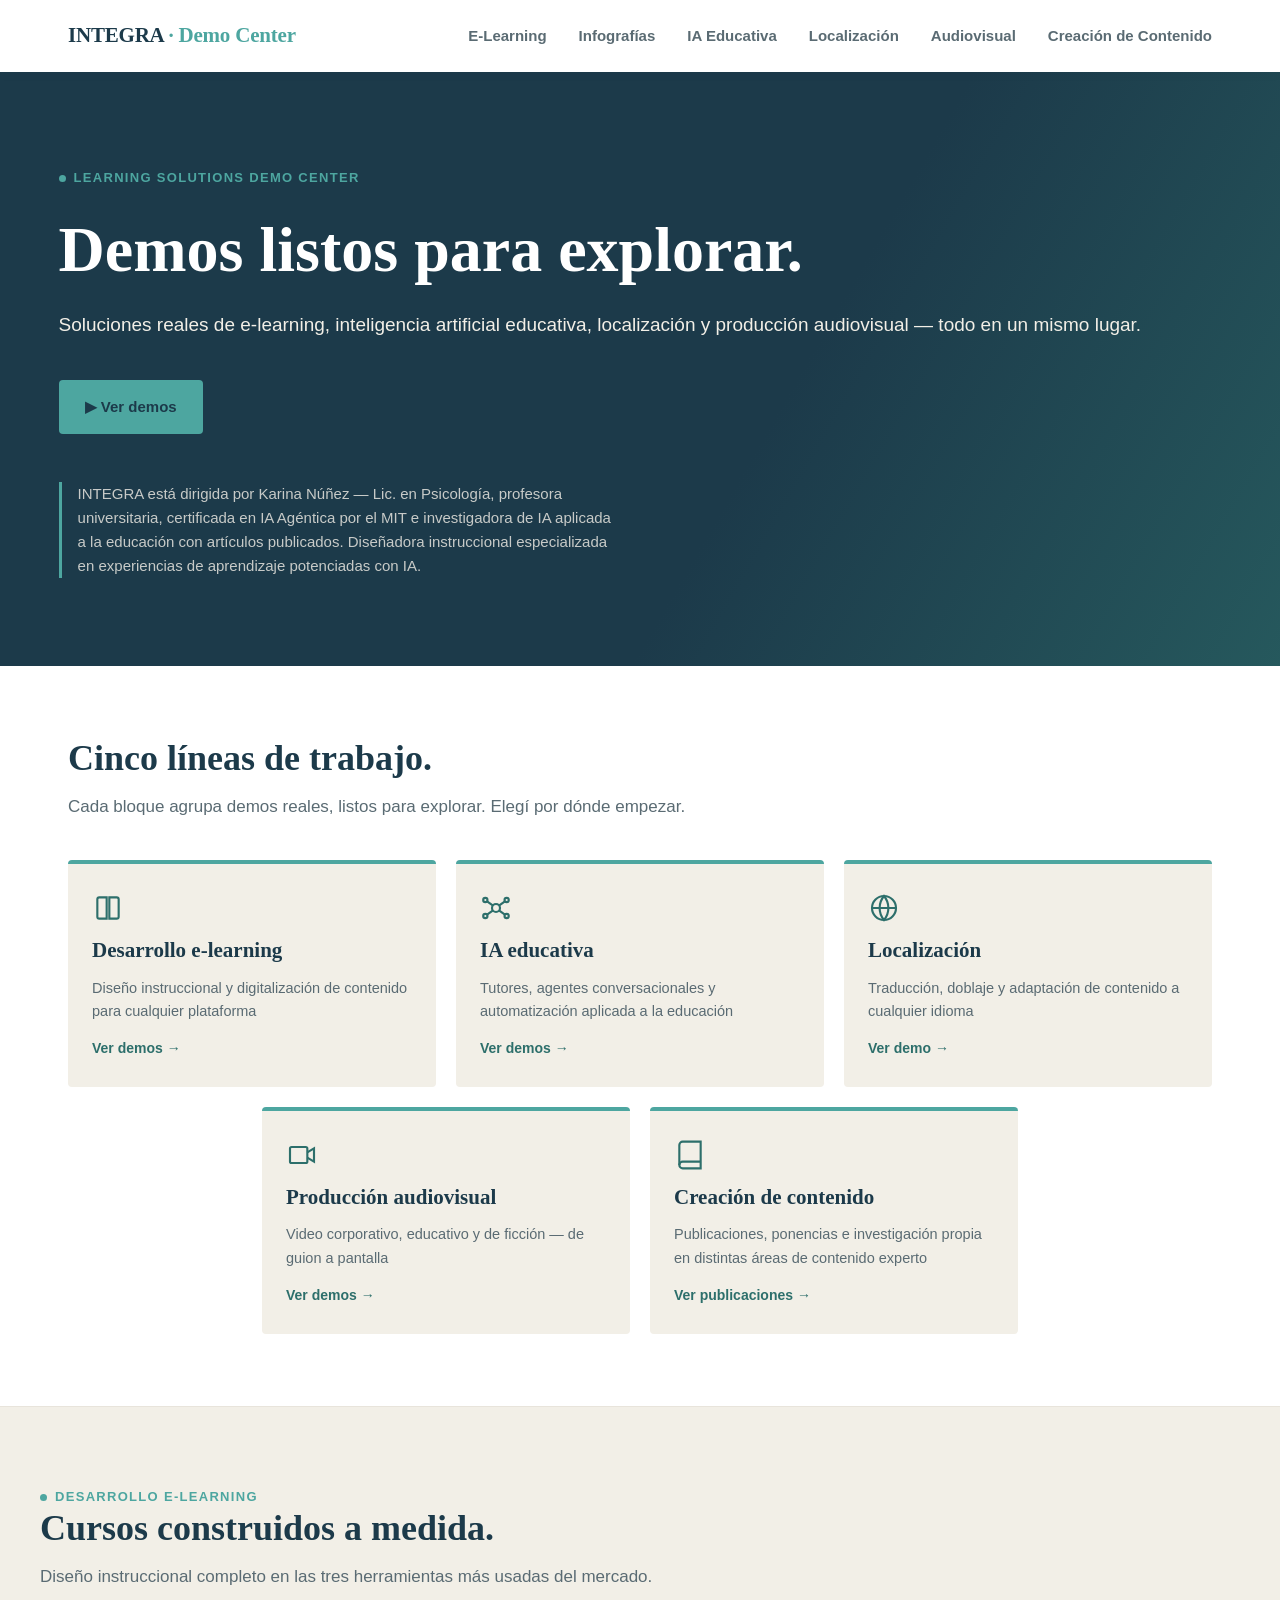
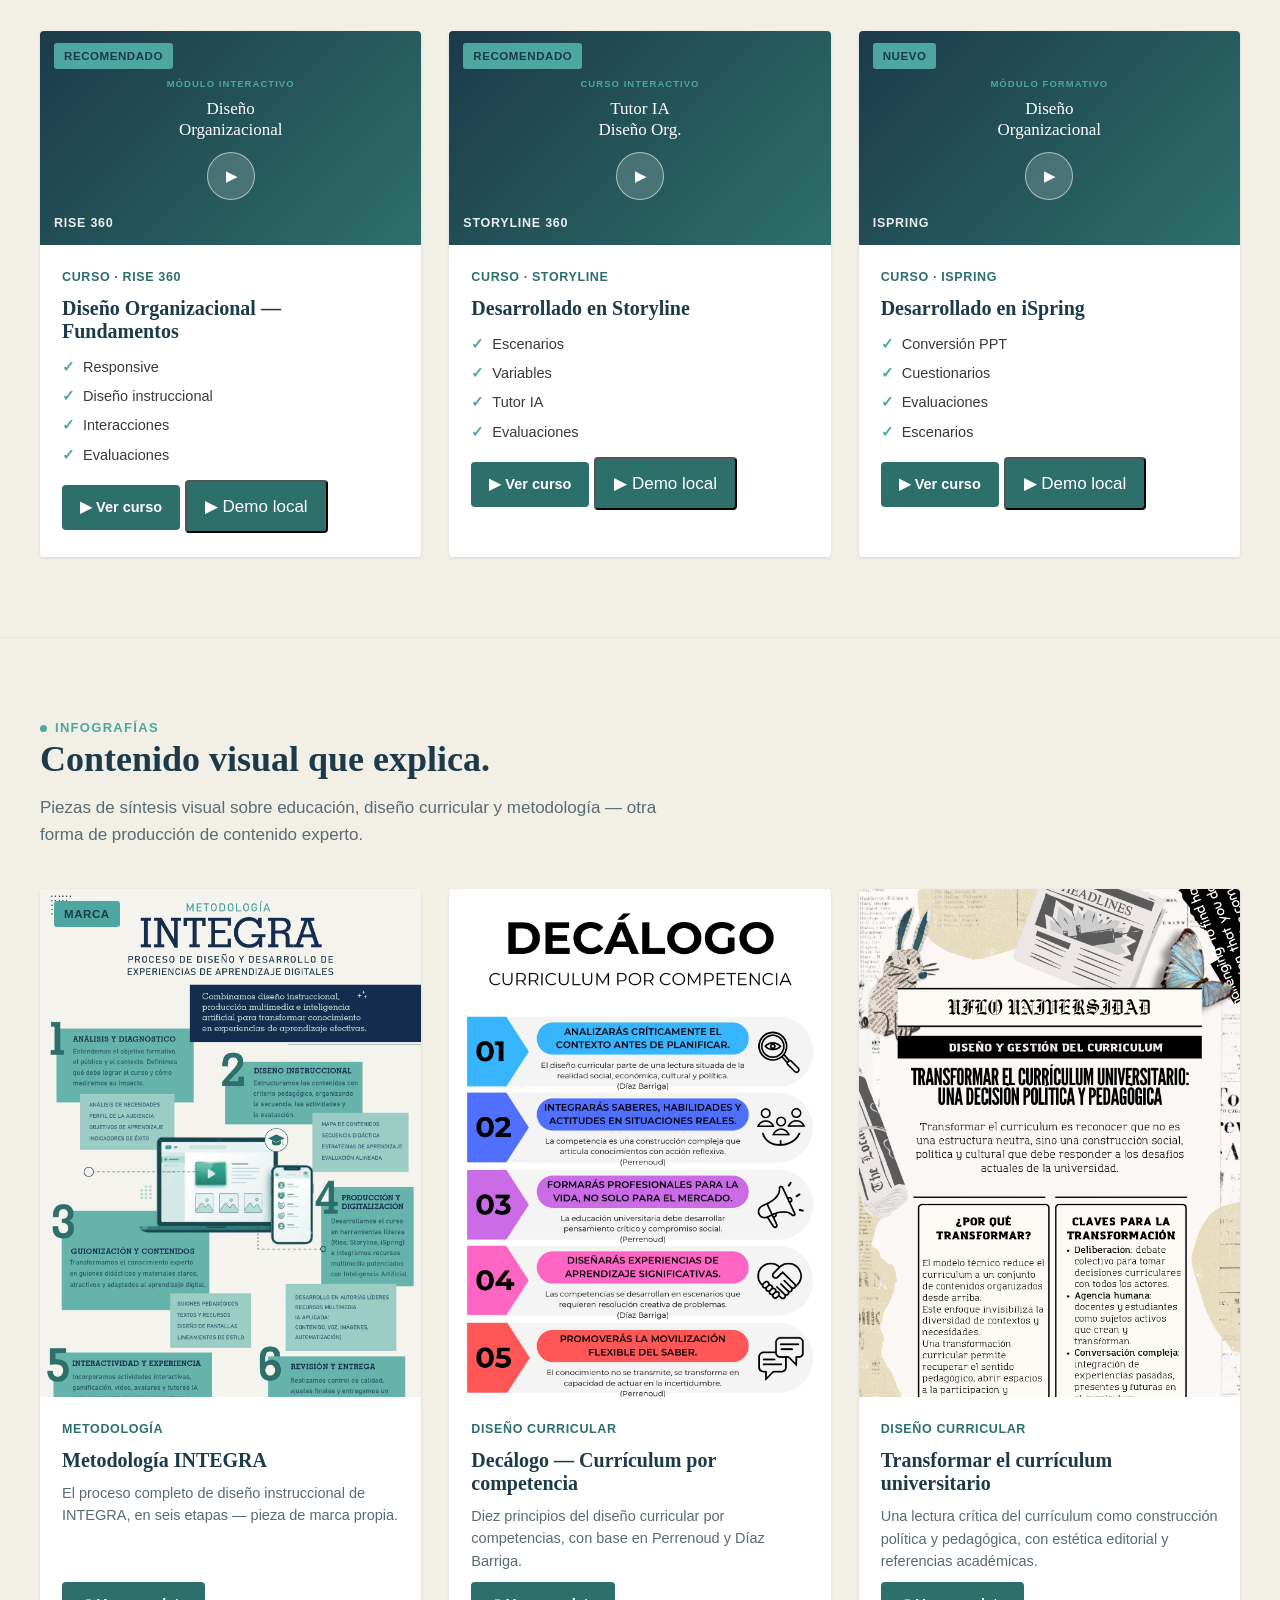
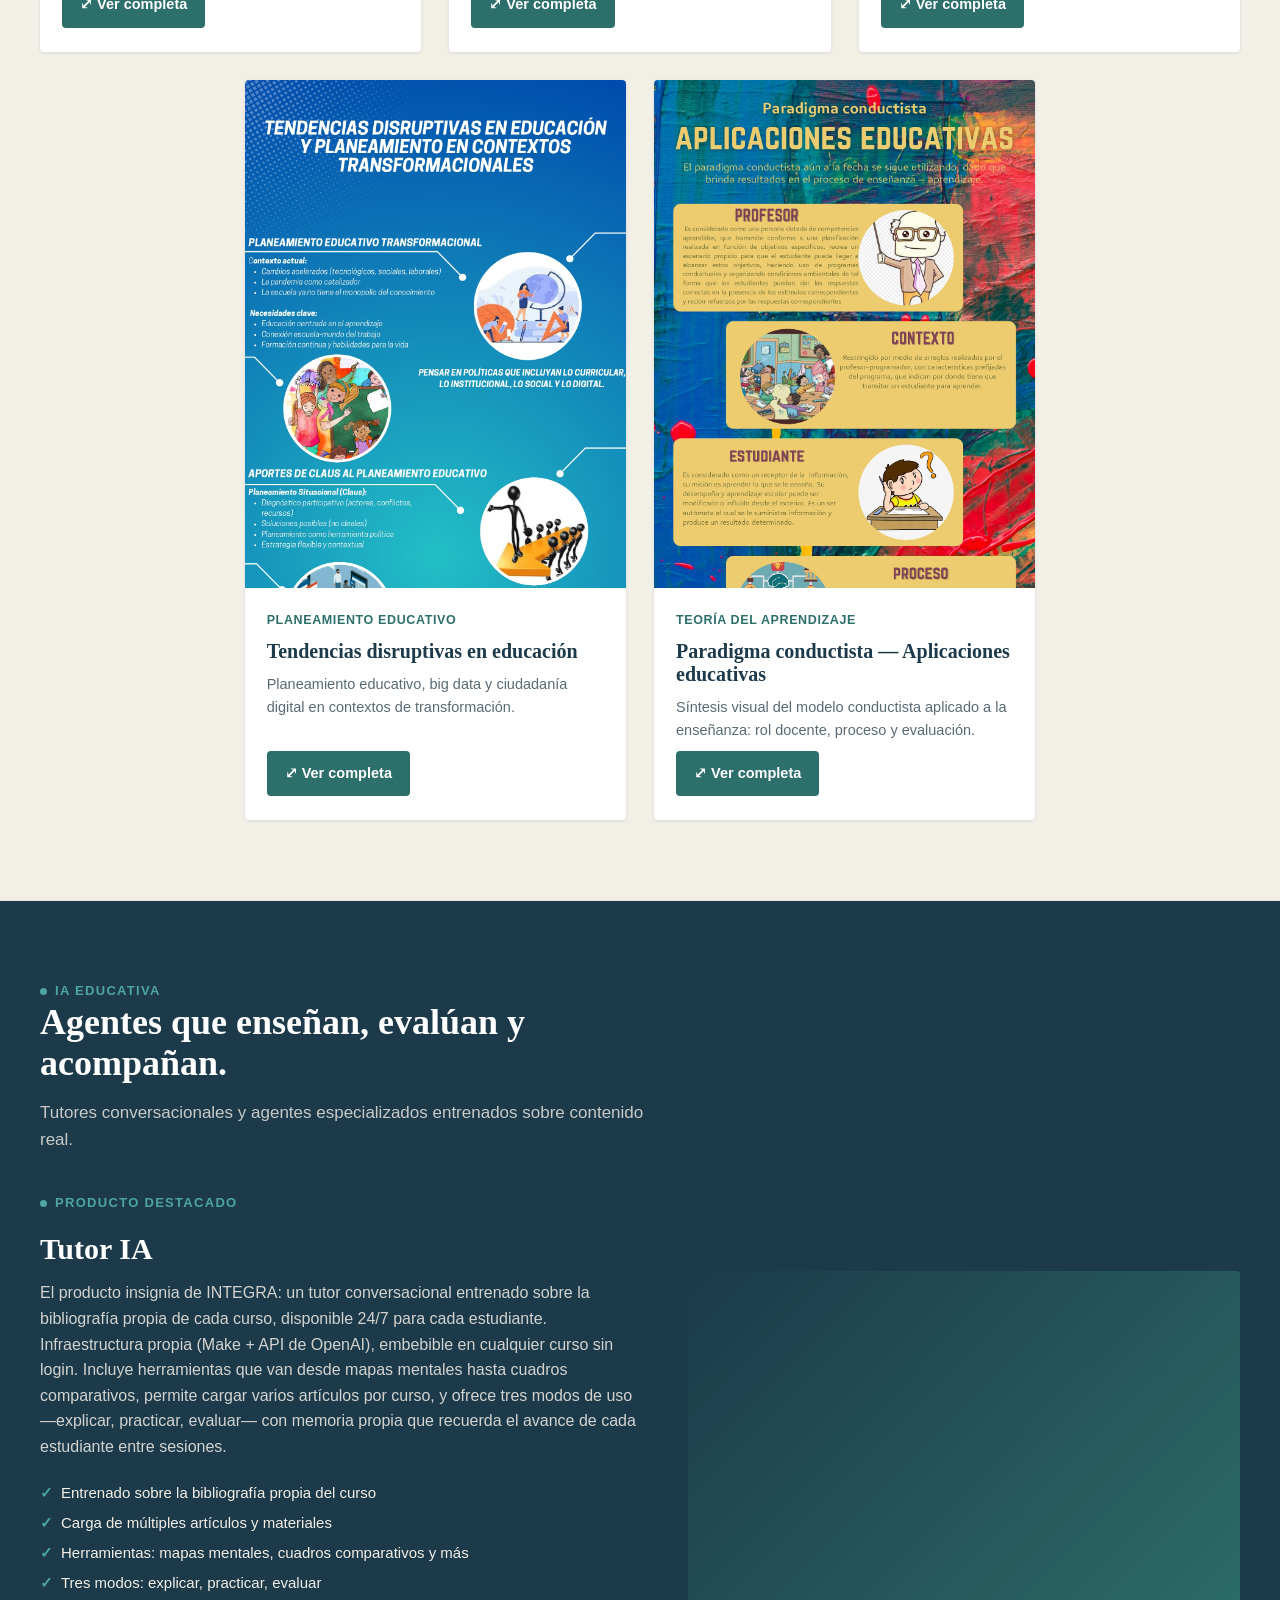
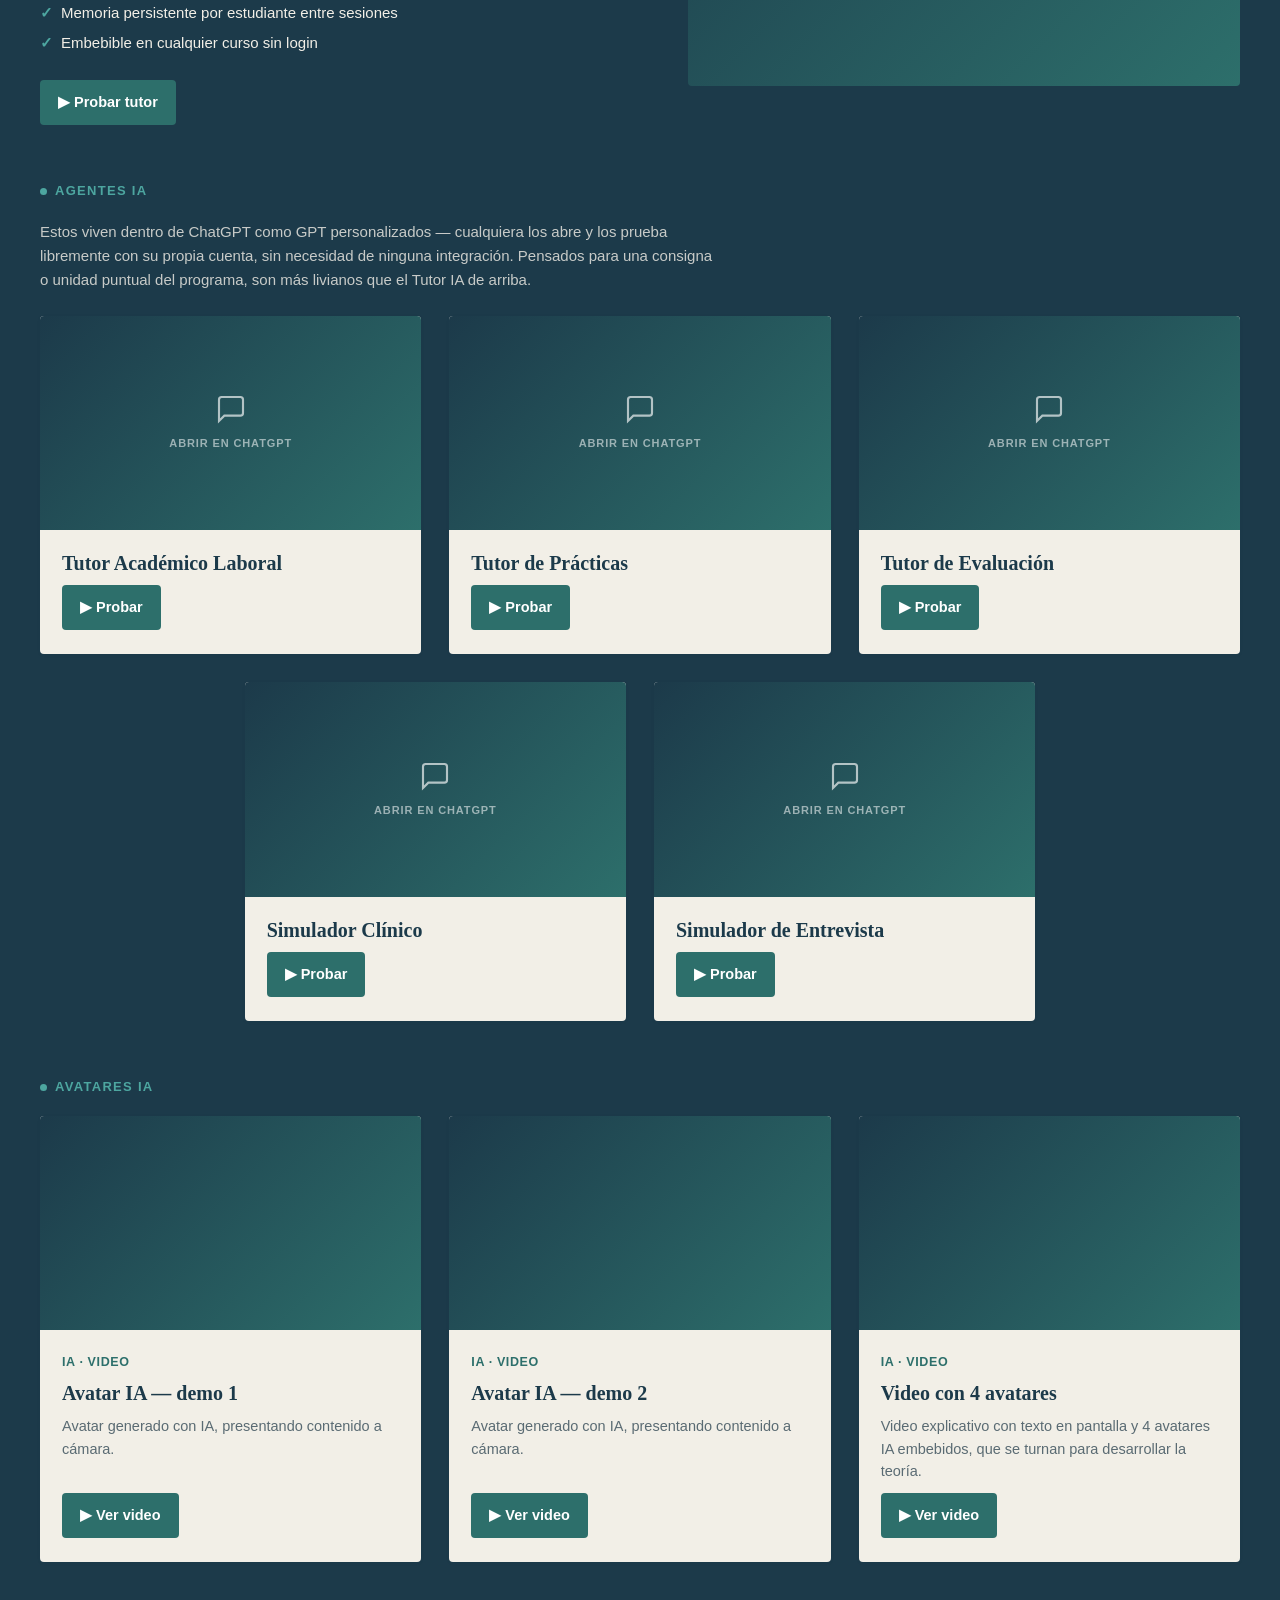
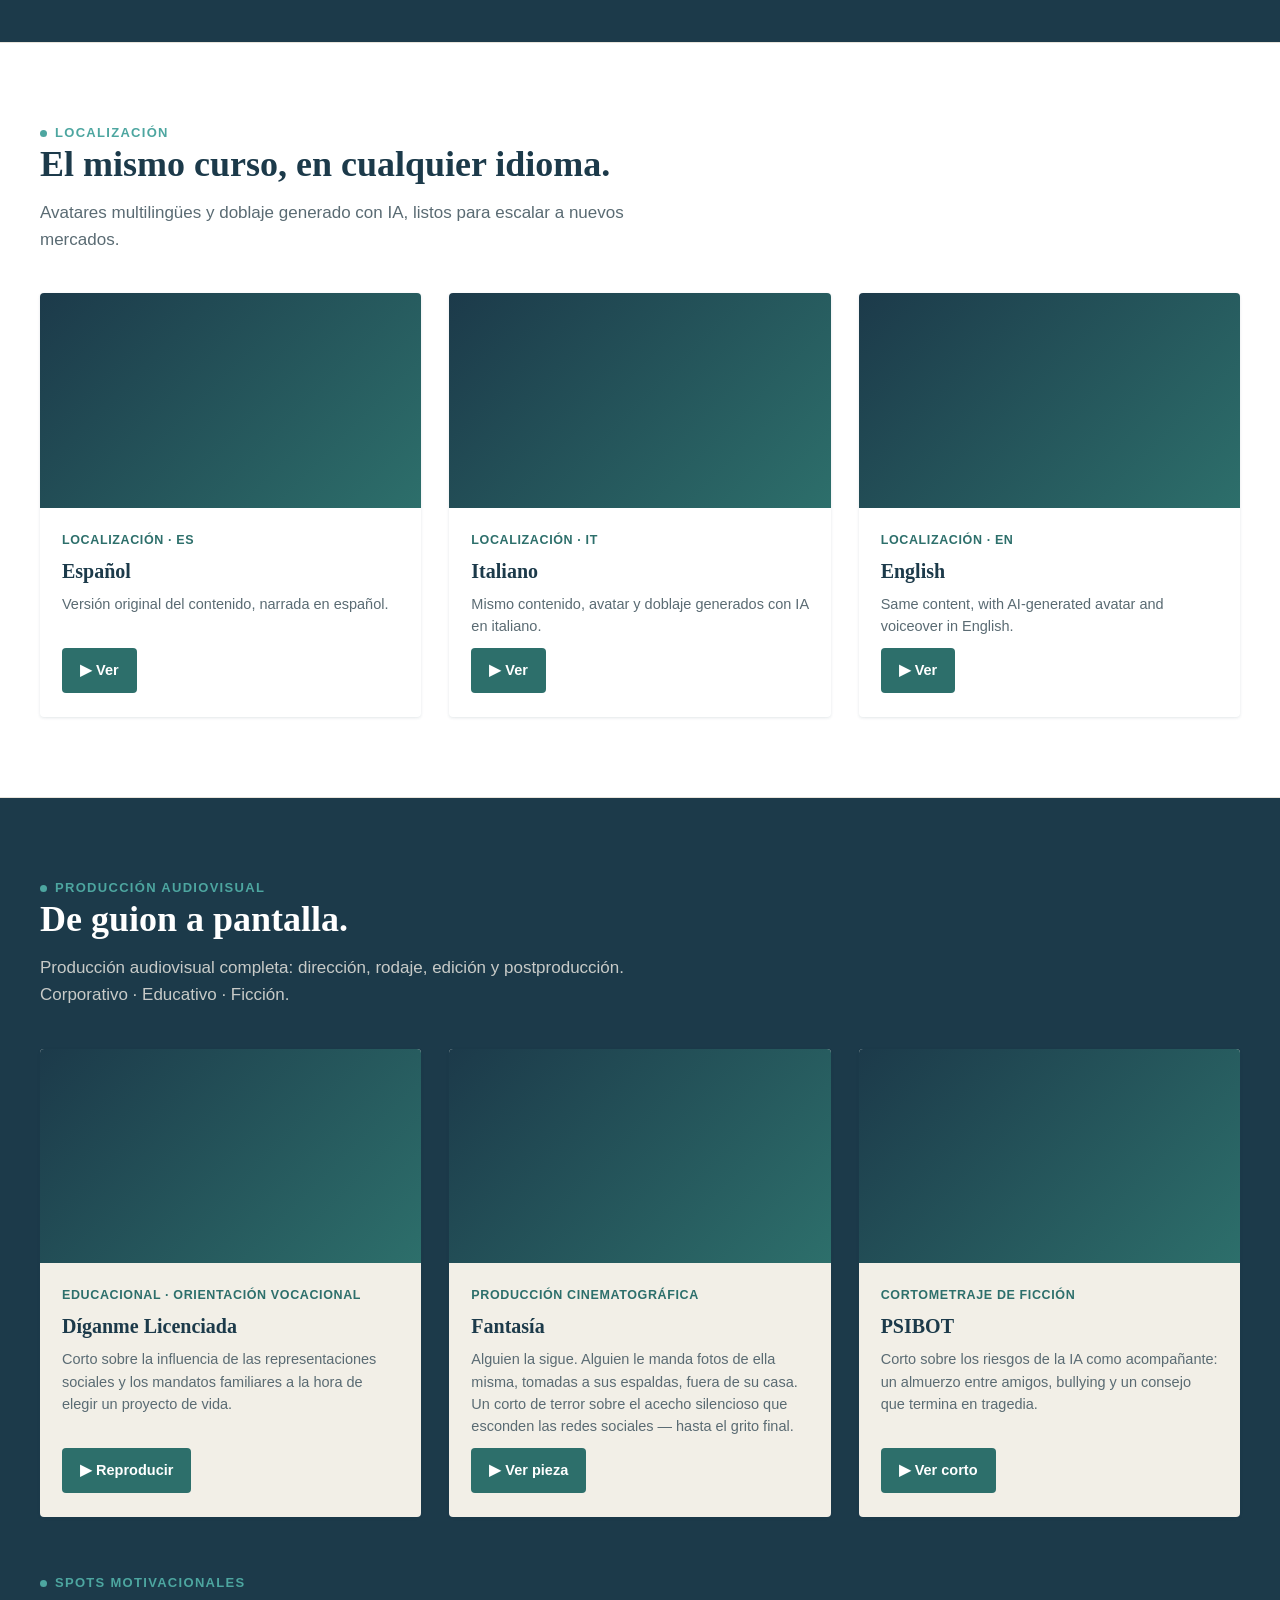
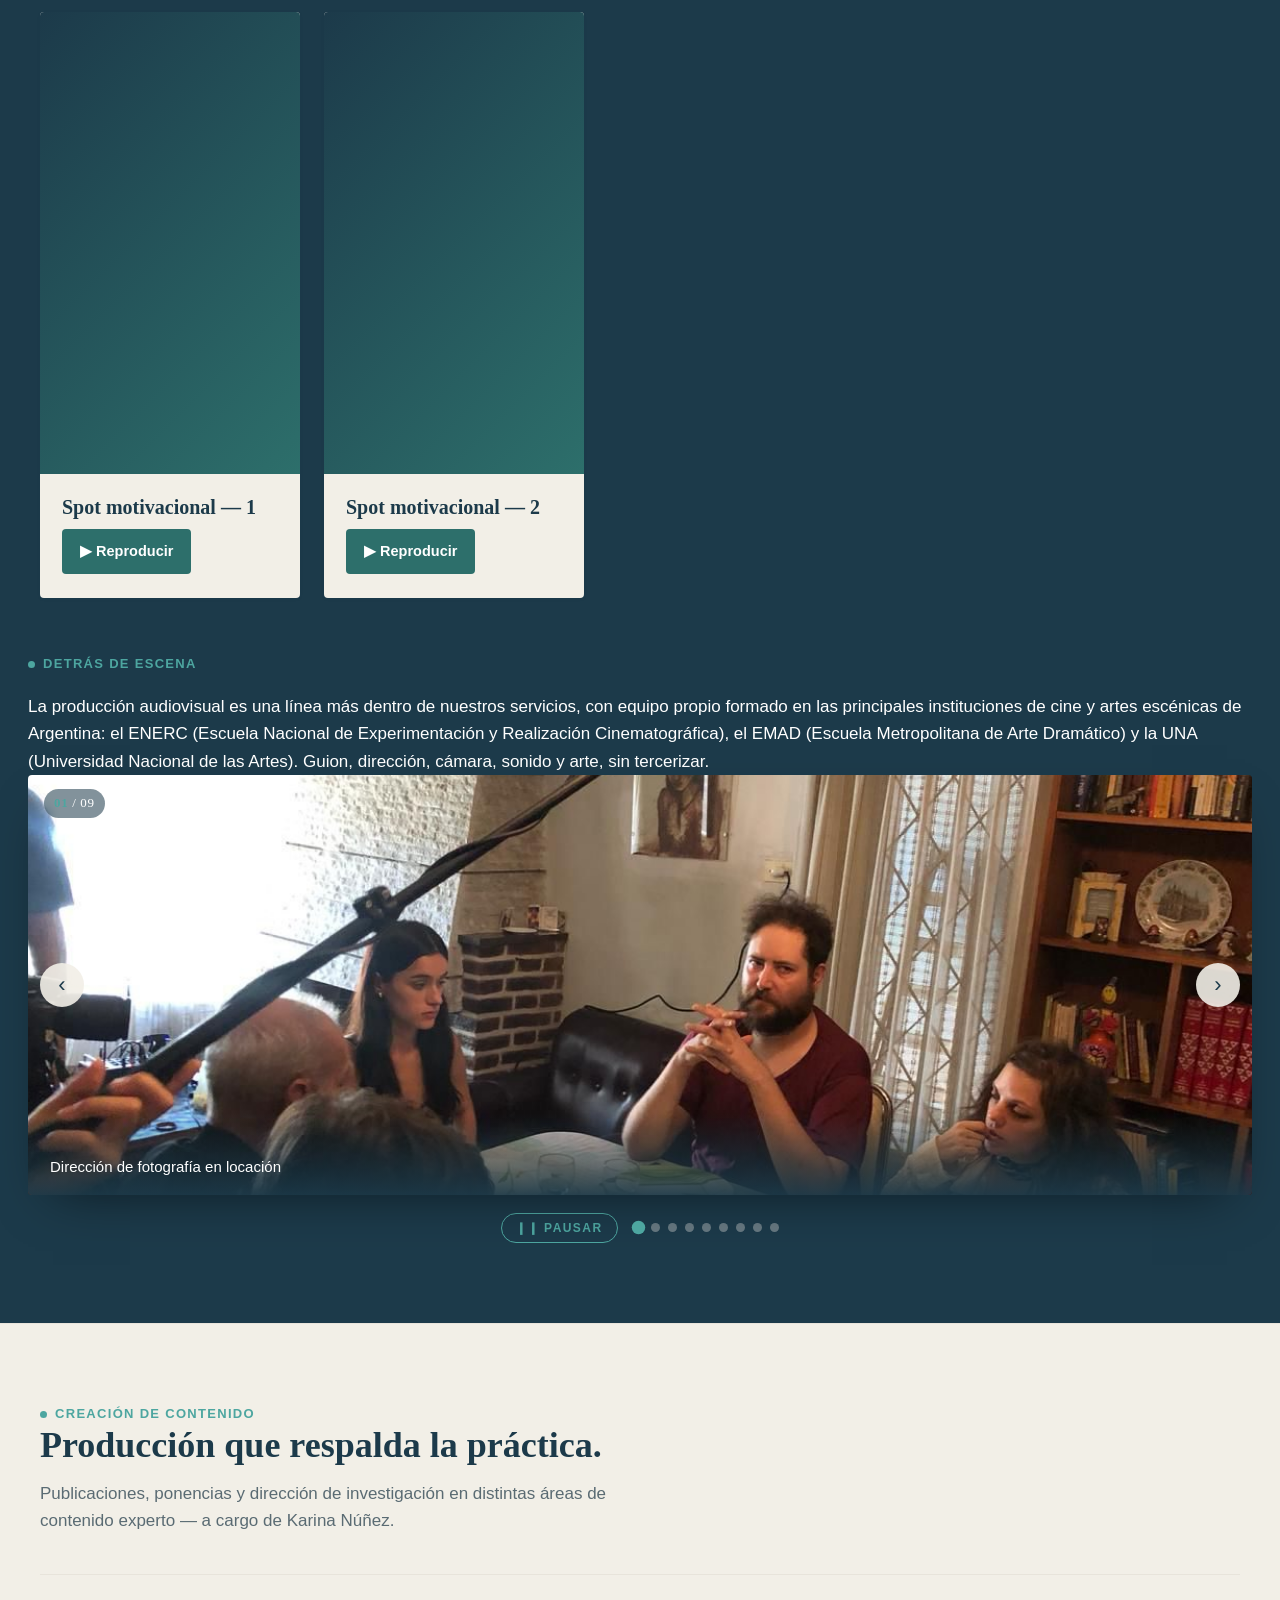
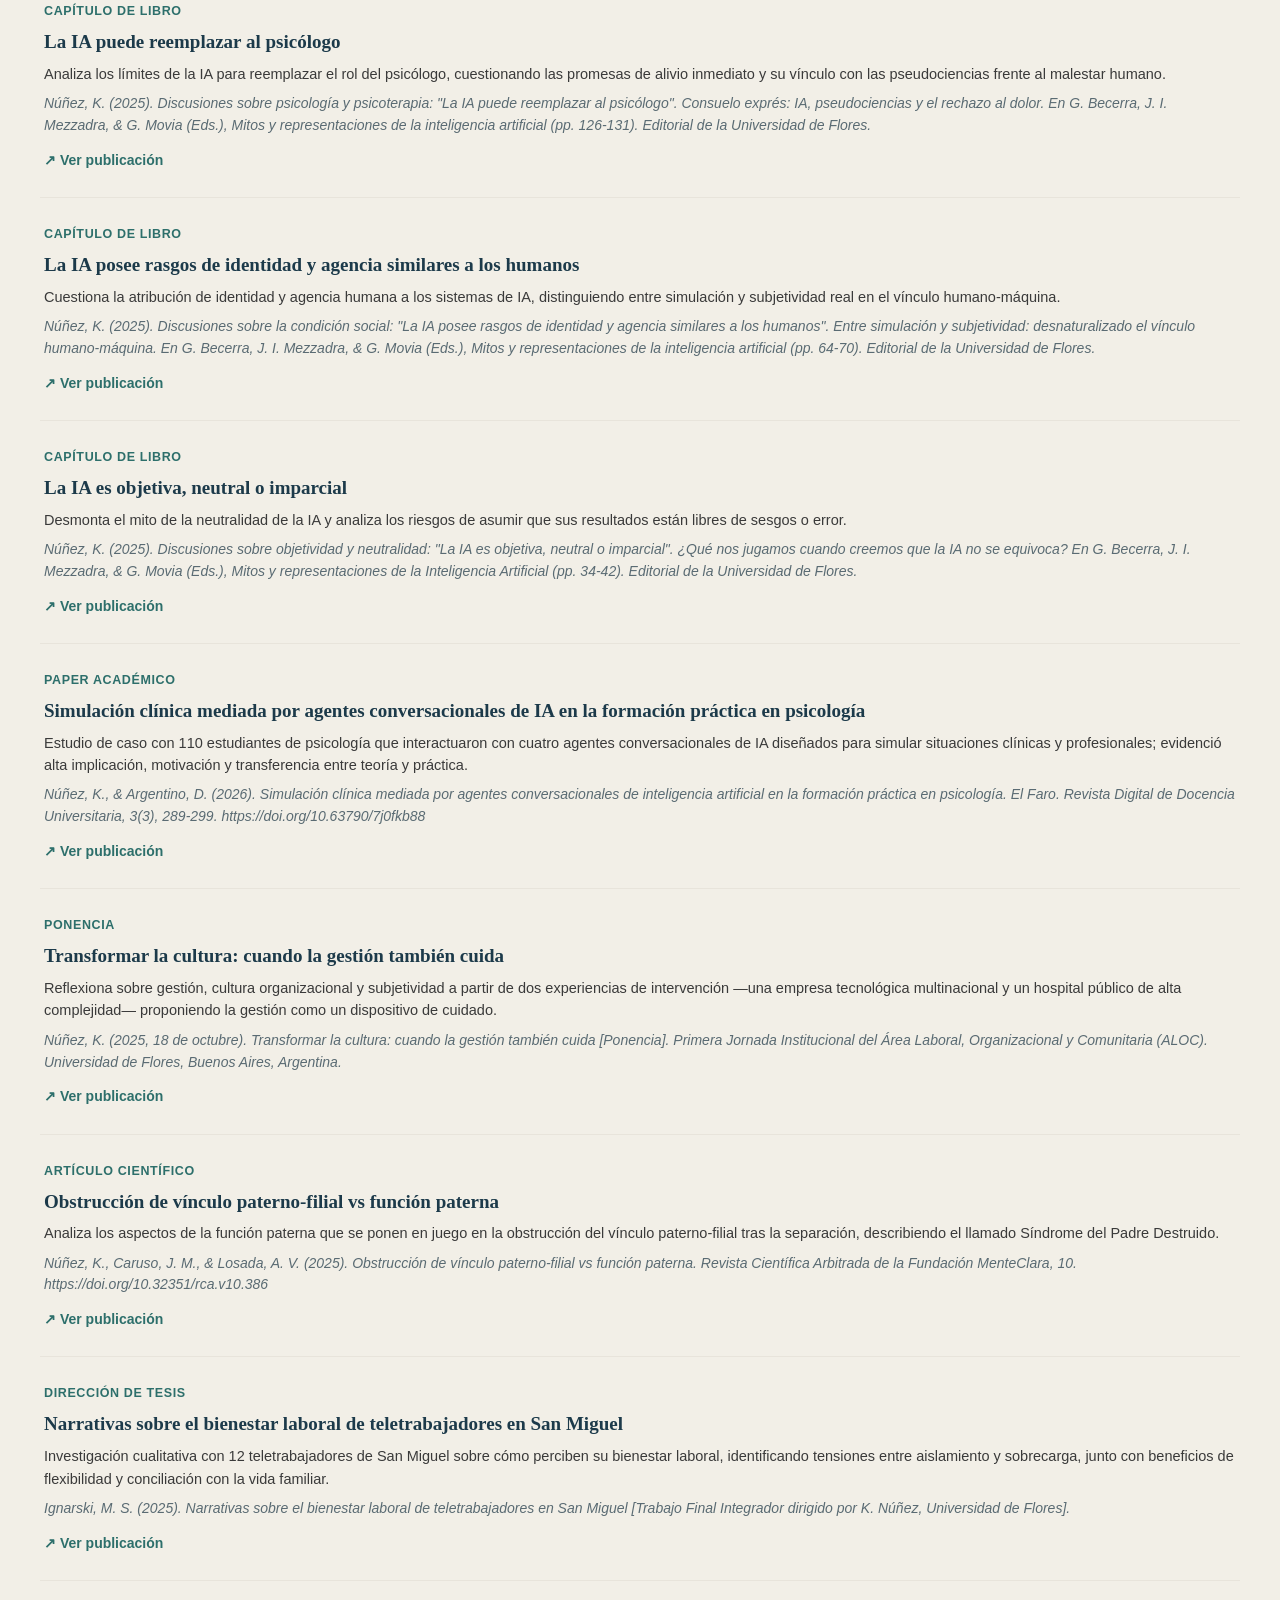
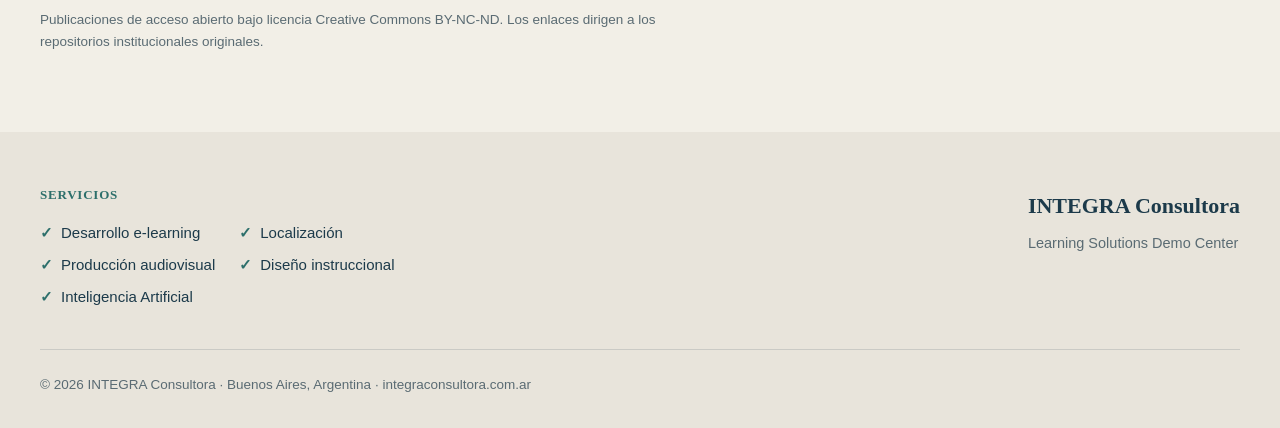
==== commit 91f256f5: "fix: limit bte-stage height to 420px" ====
--- a/index.html
+++ b/index.html
@@ -297,7 +297,7 @@
     line-height:1.5; color:rgba(242,239,231,0.85);
     font-family:'Trebuchet MS',sans-serif; }
   .bte-stage{
-    position:relative; width:100%; aspect-ratio:16/10;
+    position:relative; width:100%; aspect-ratio:16/10; max-height:420px;
     background:#12262F; border-radius:var(--radius,4px); overflow:hidden;
     box-shadow:0 20px 50px -25px rgba(0,0,0,.6);
   }
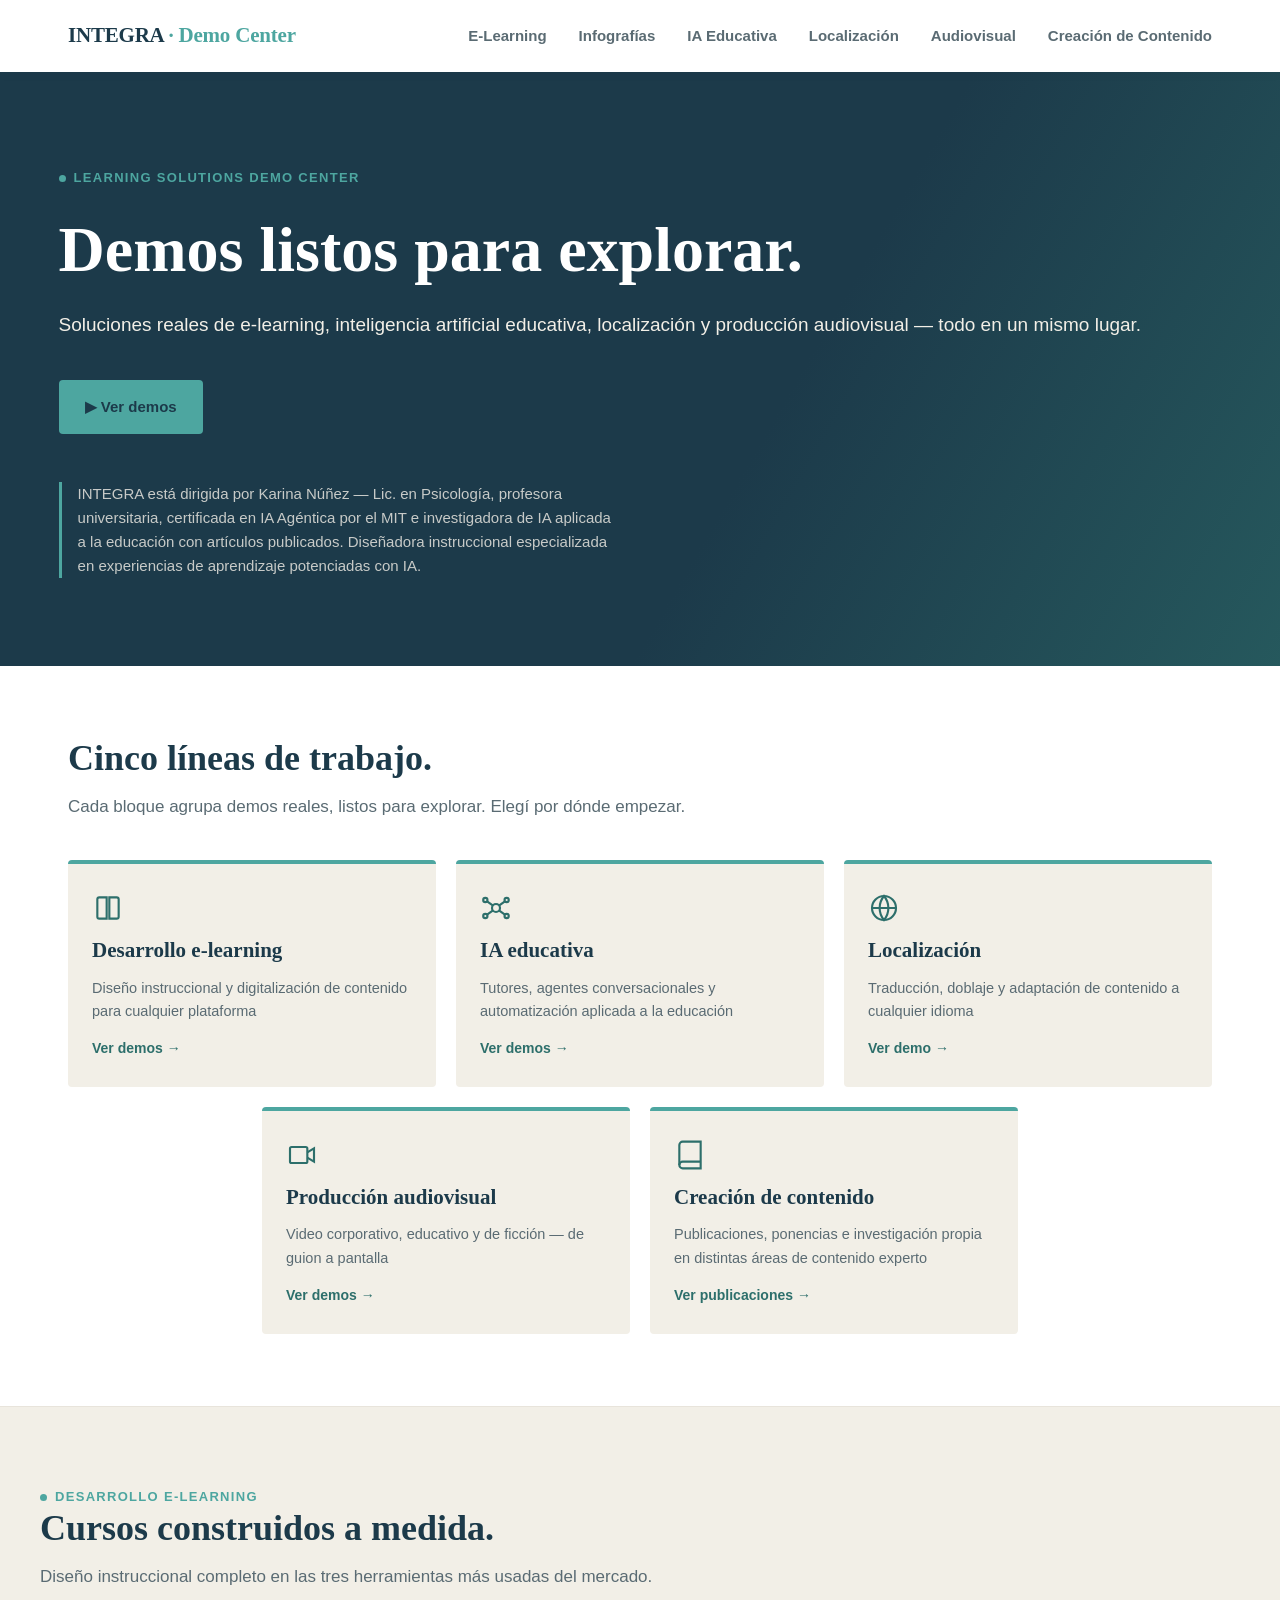
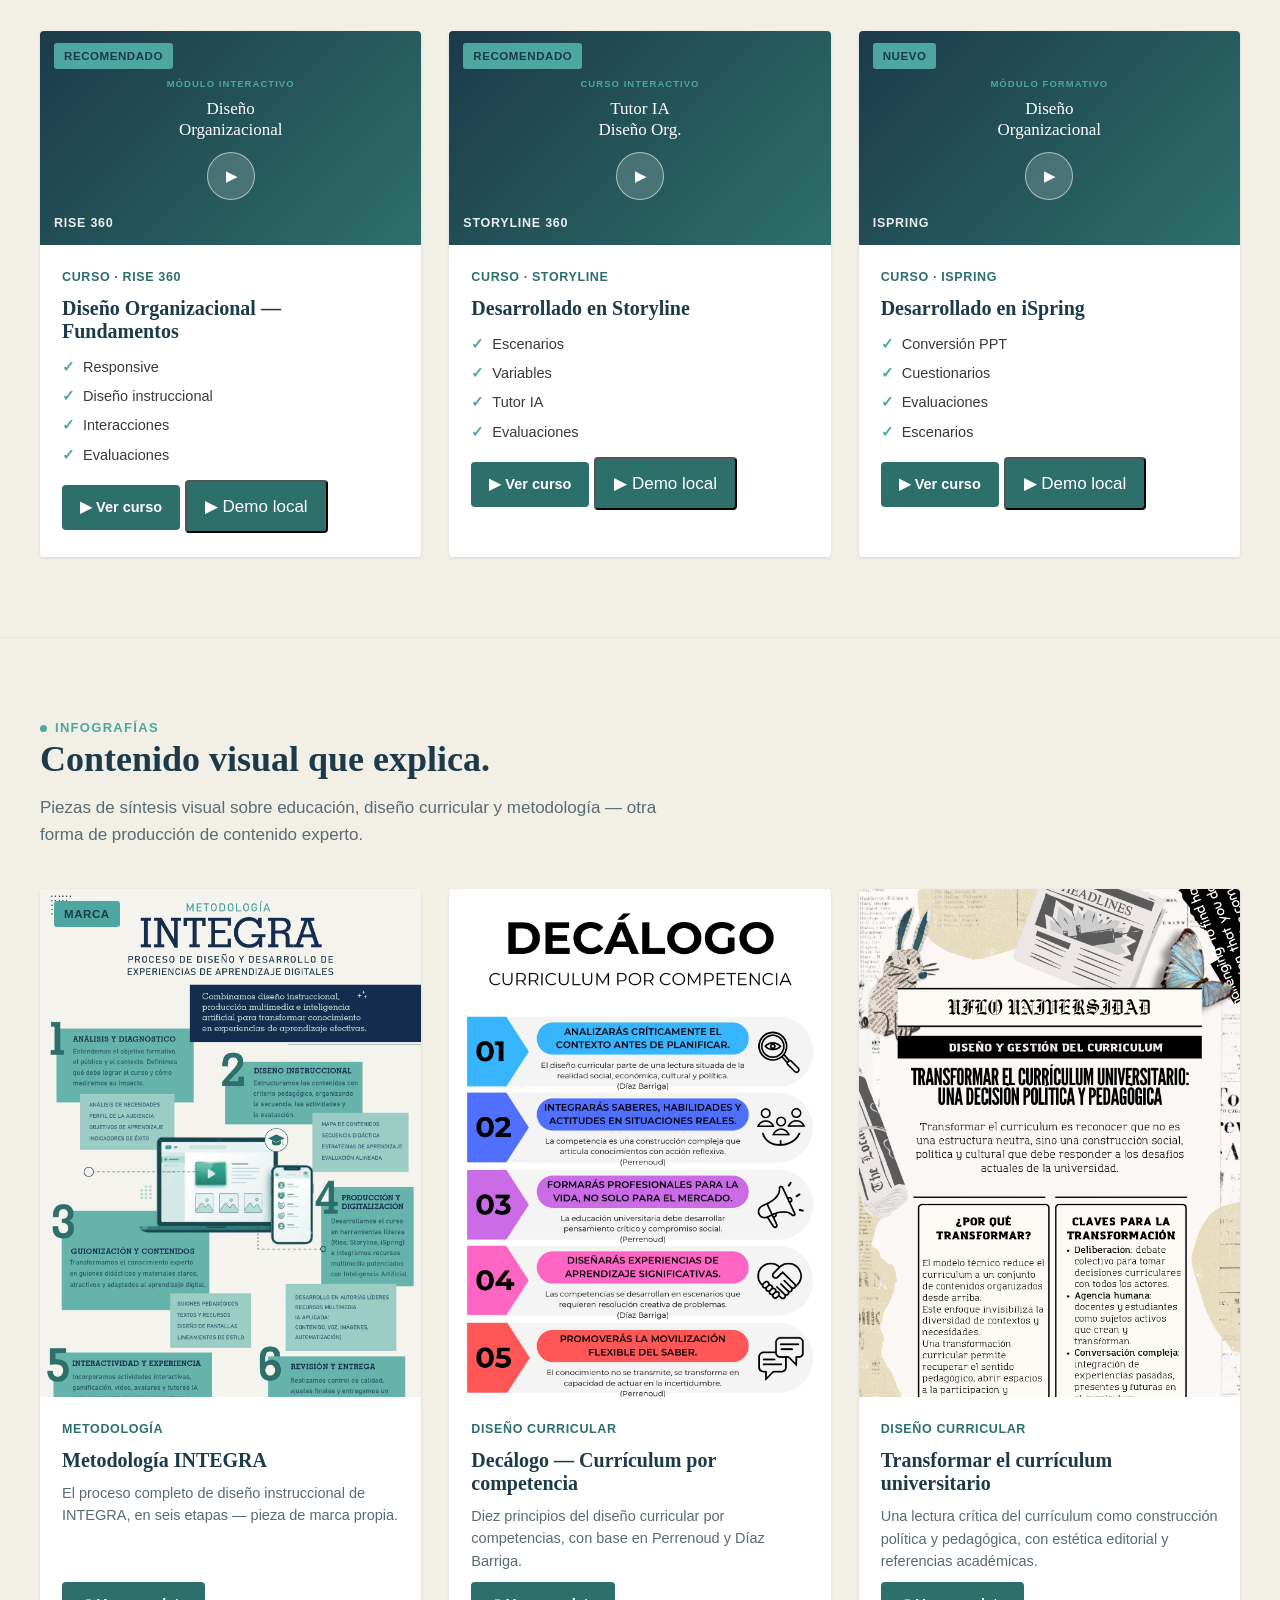
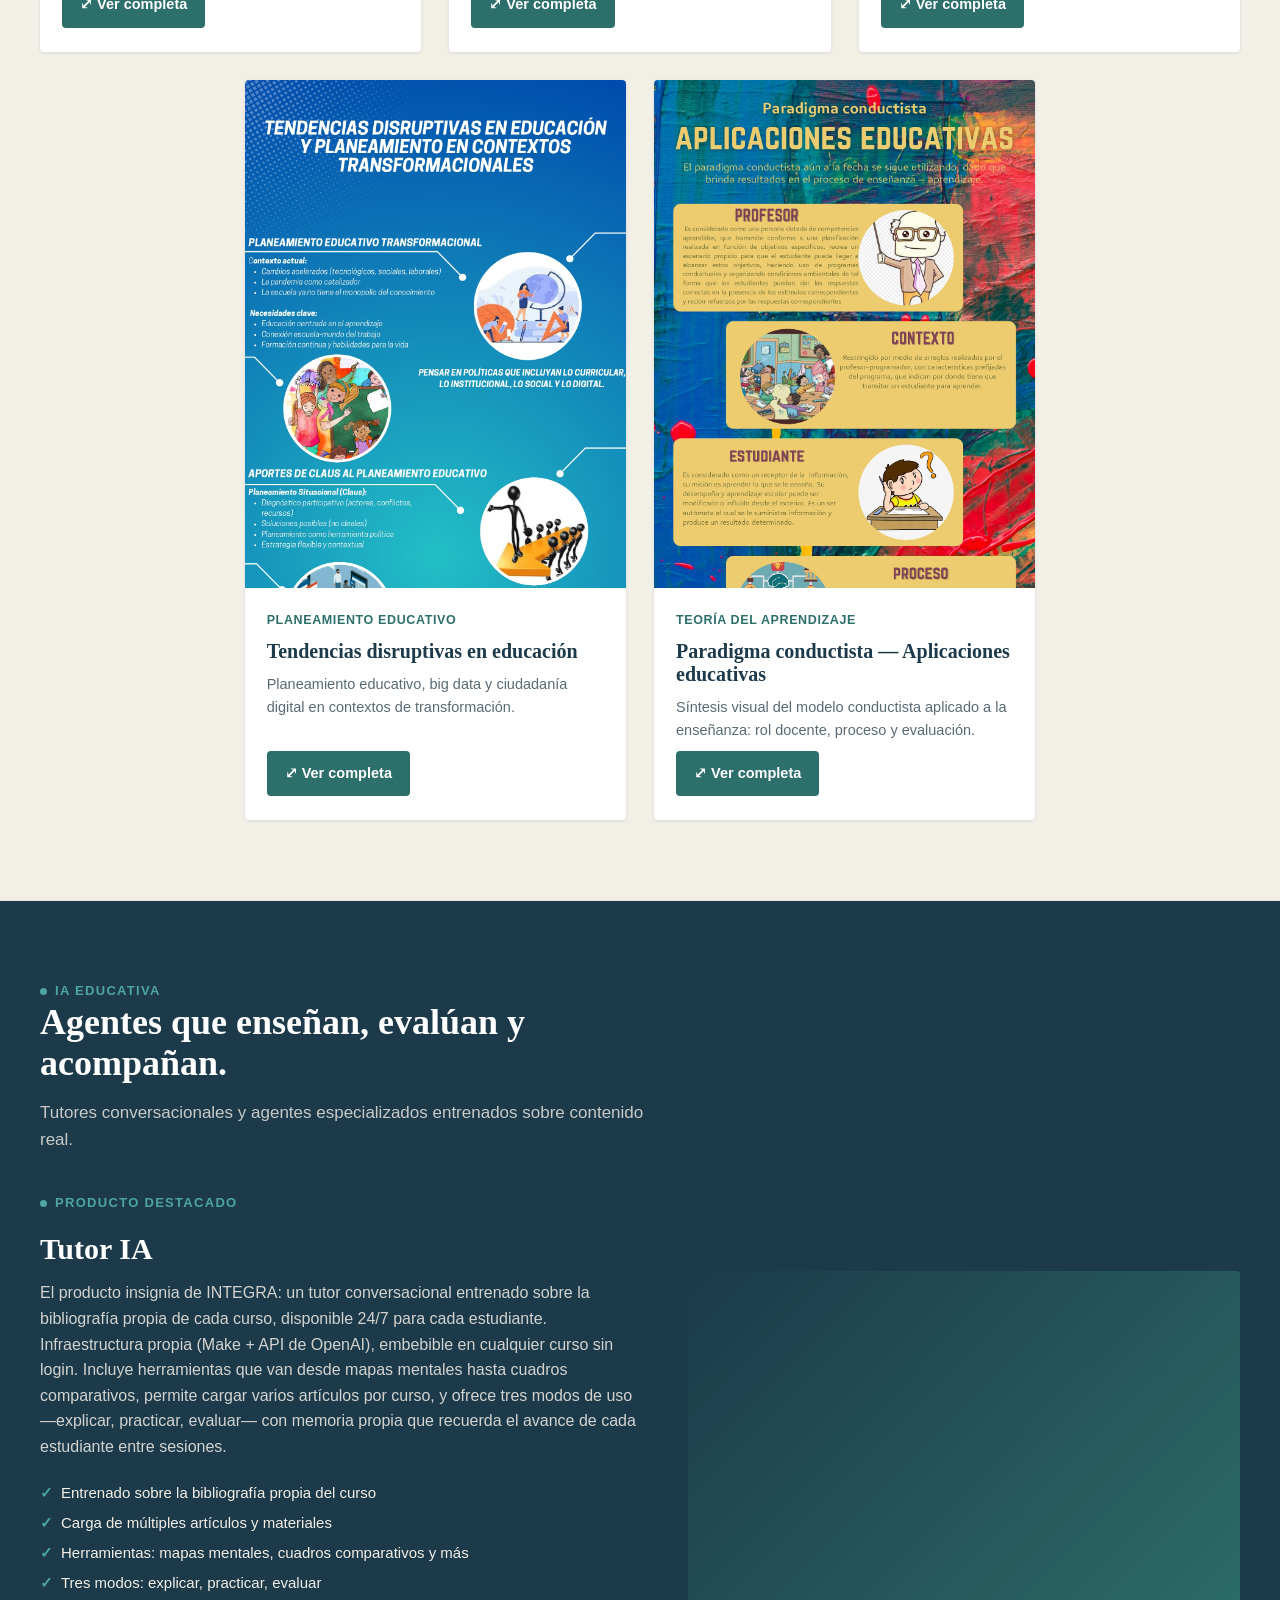
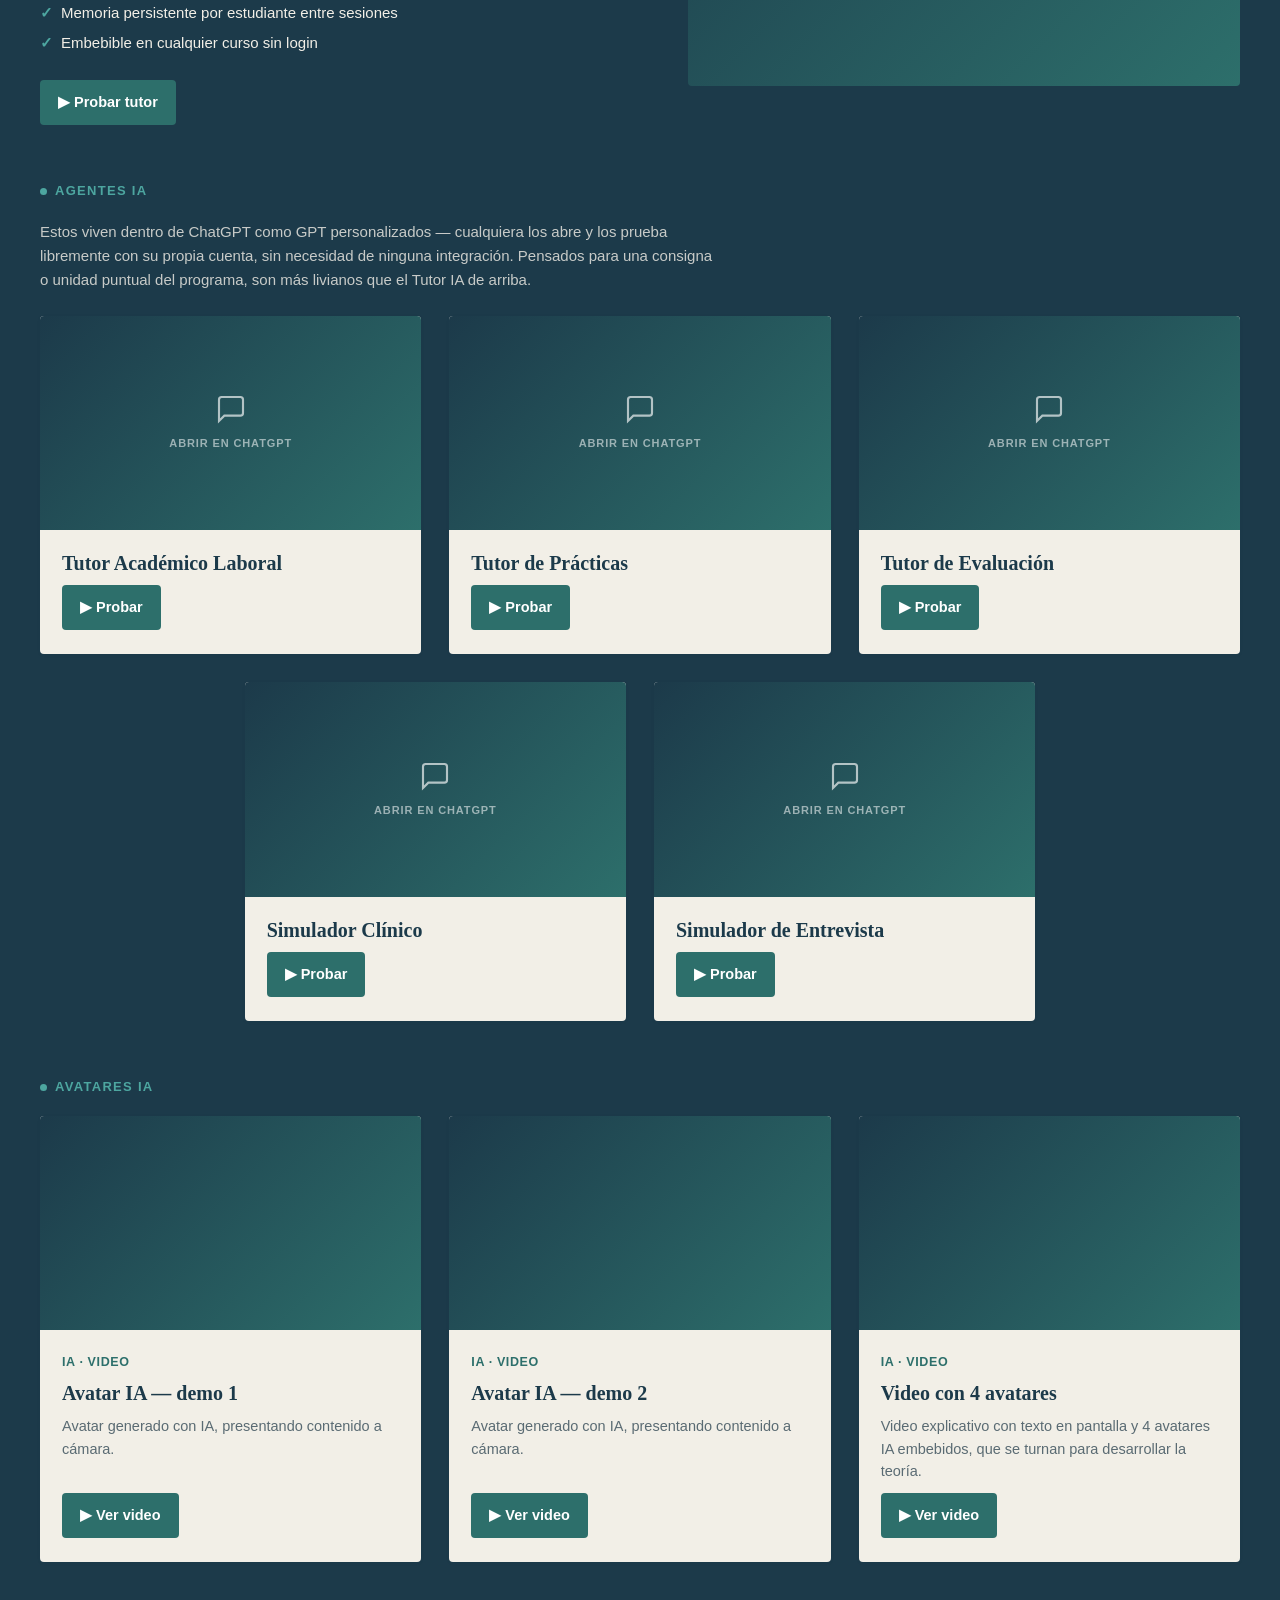
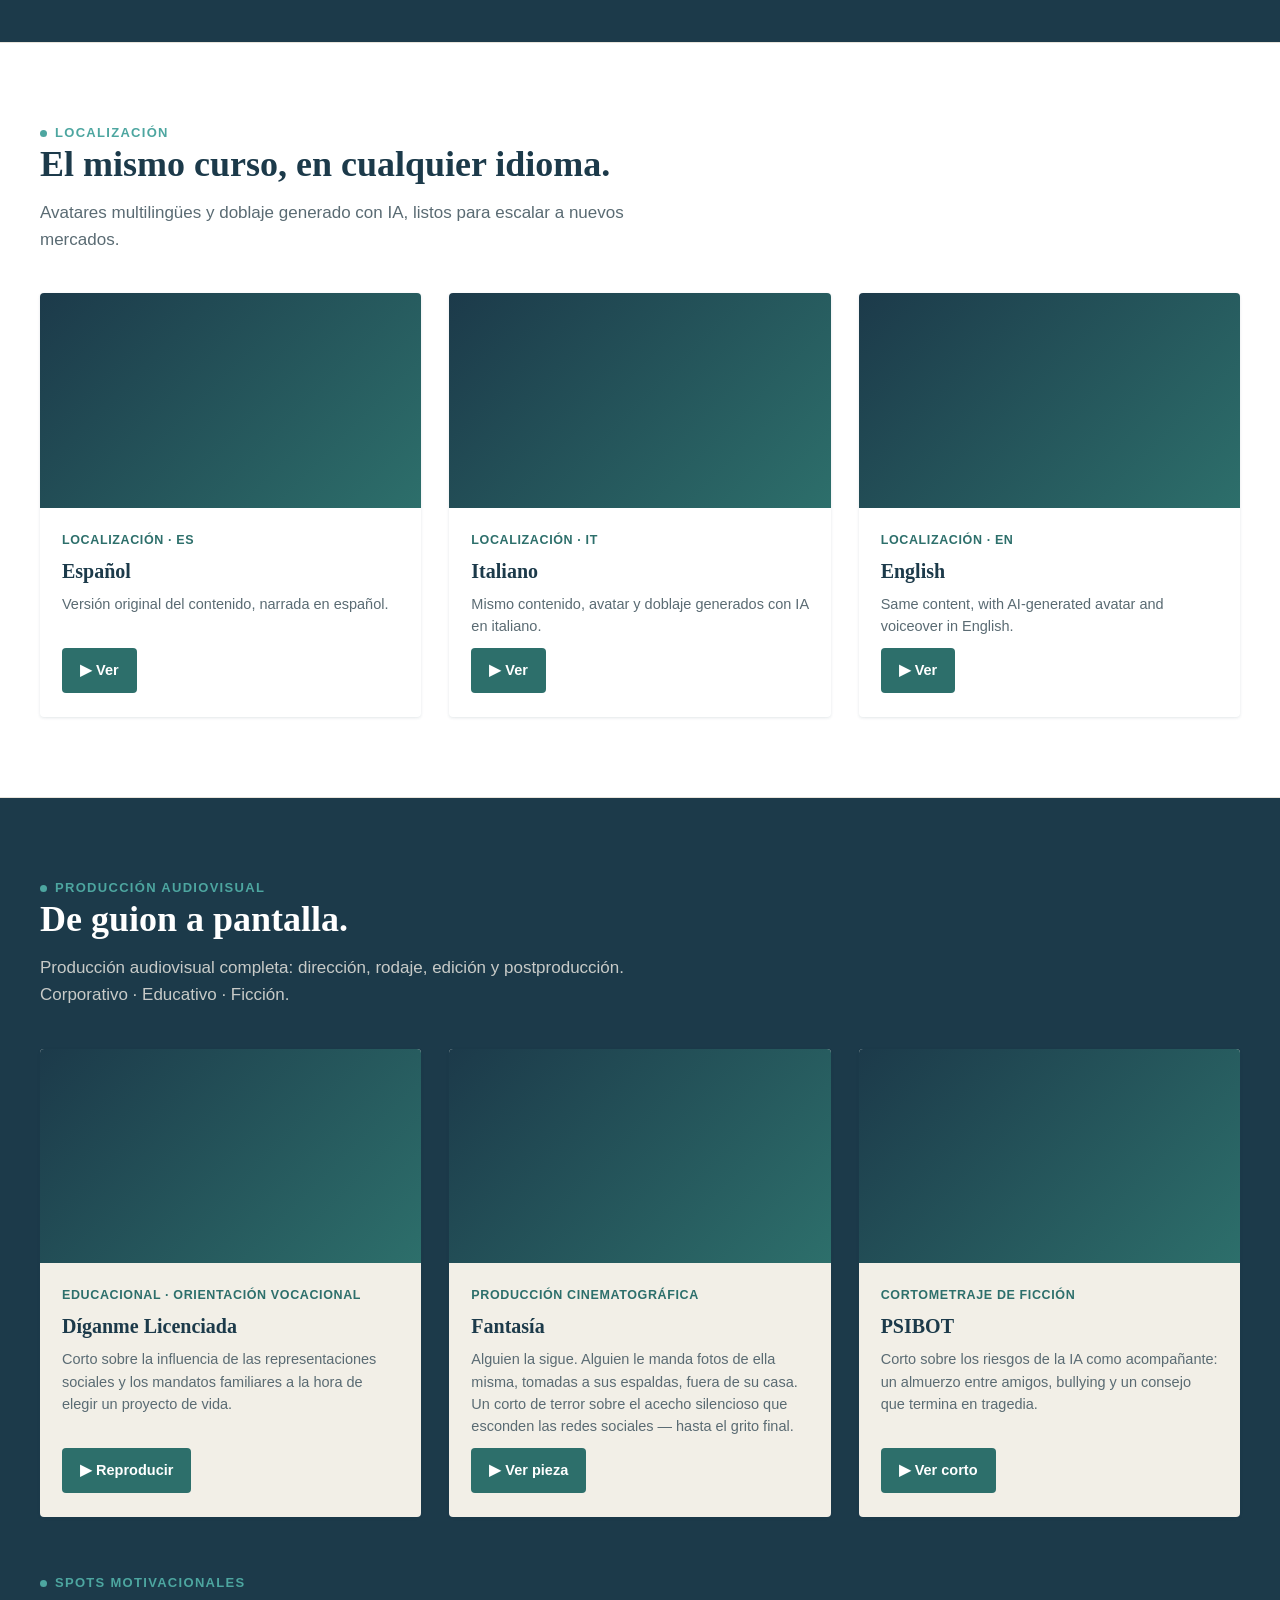
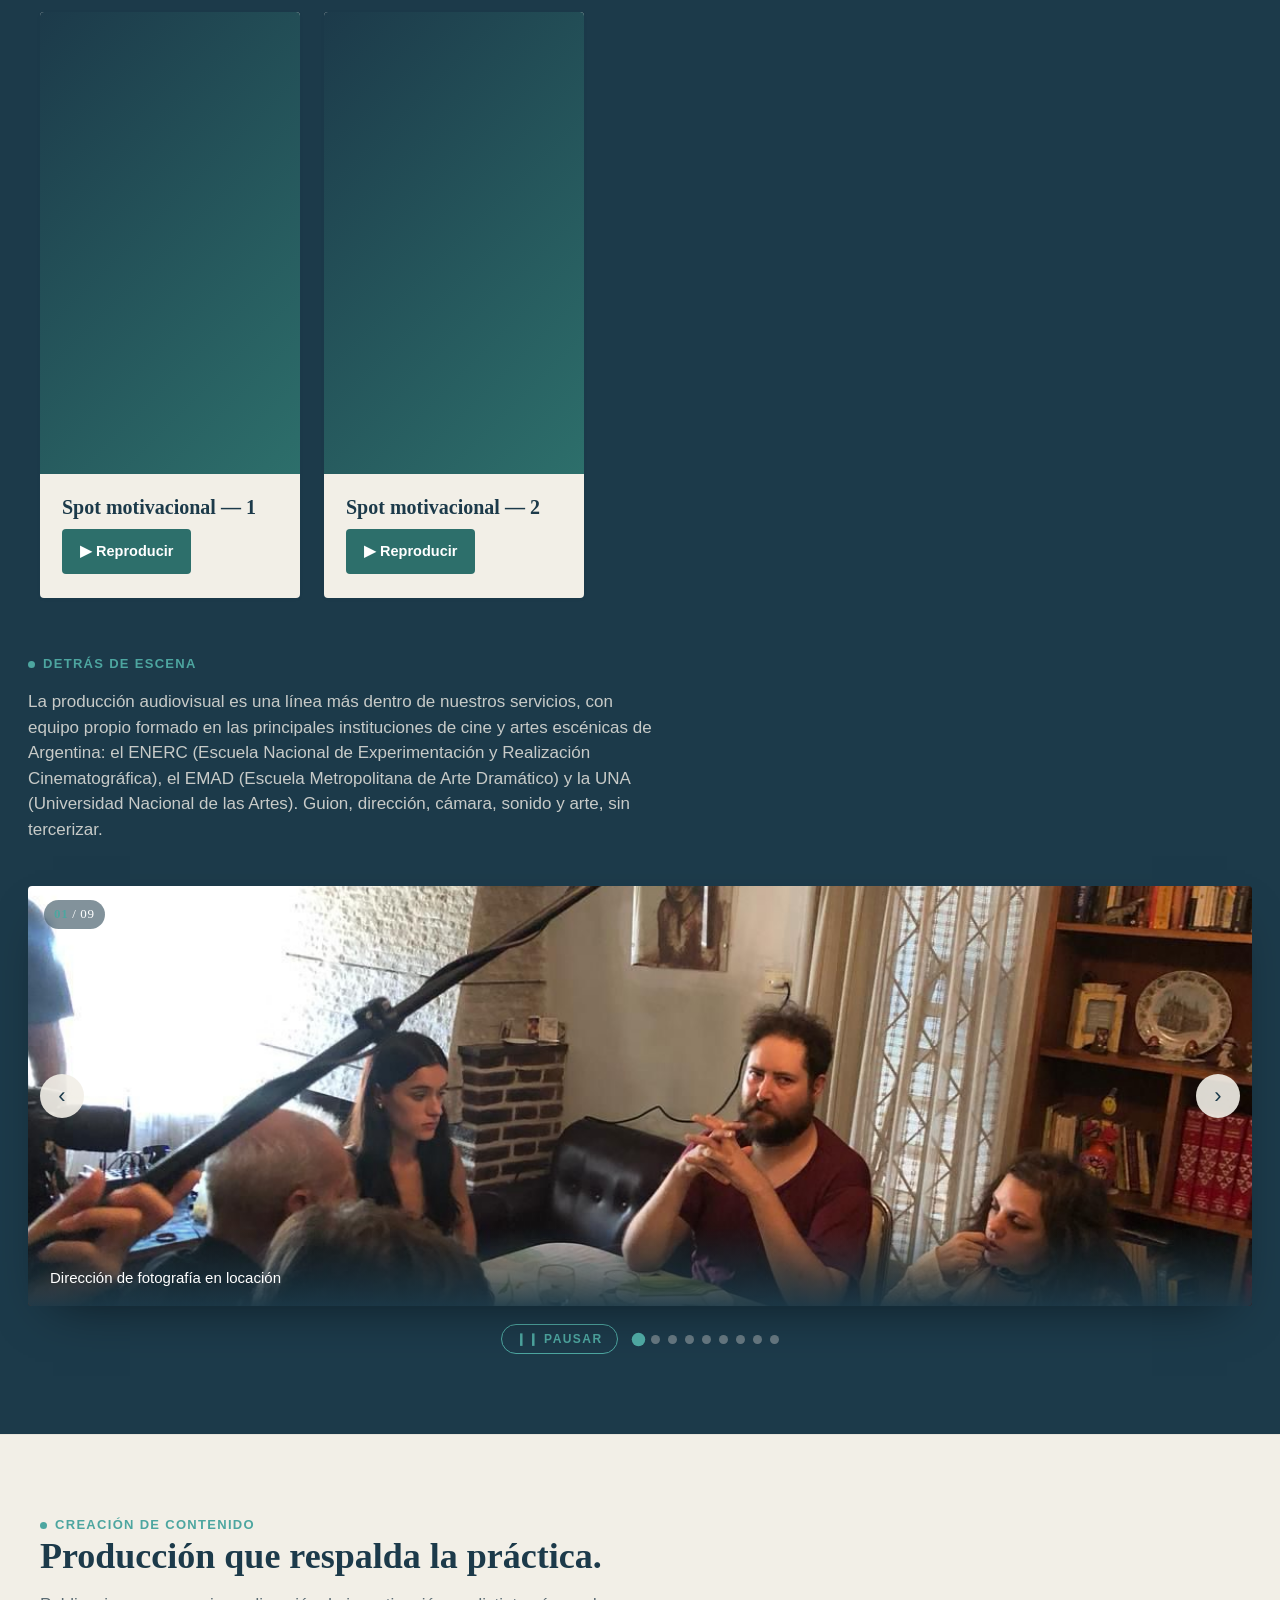
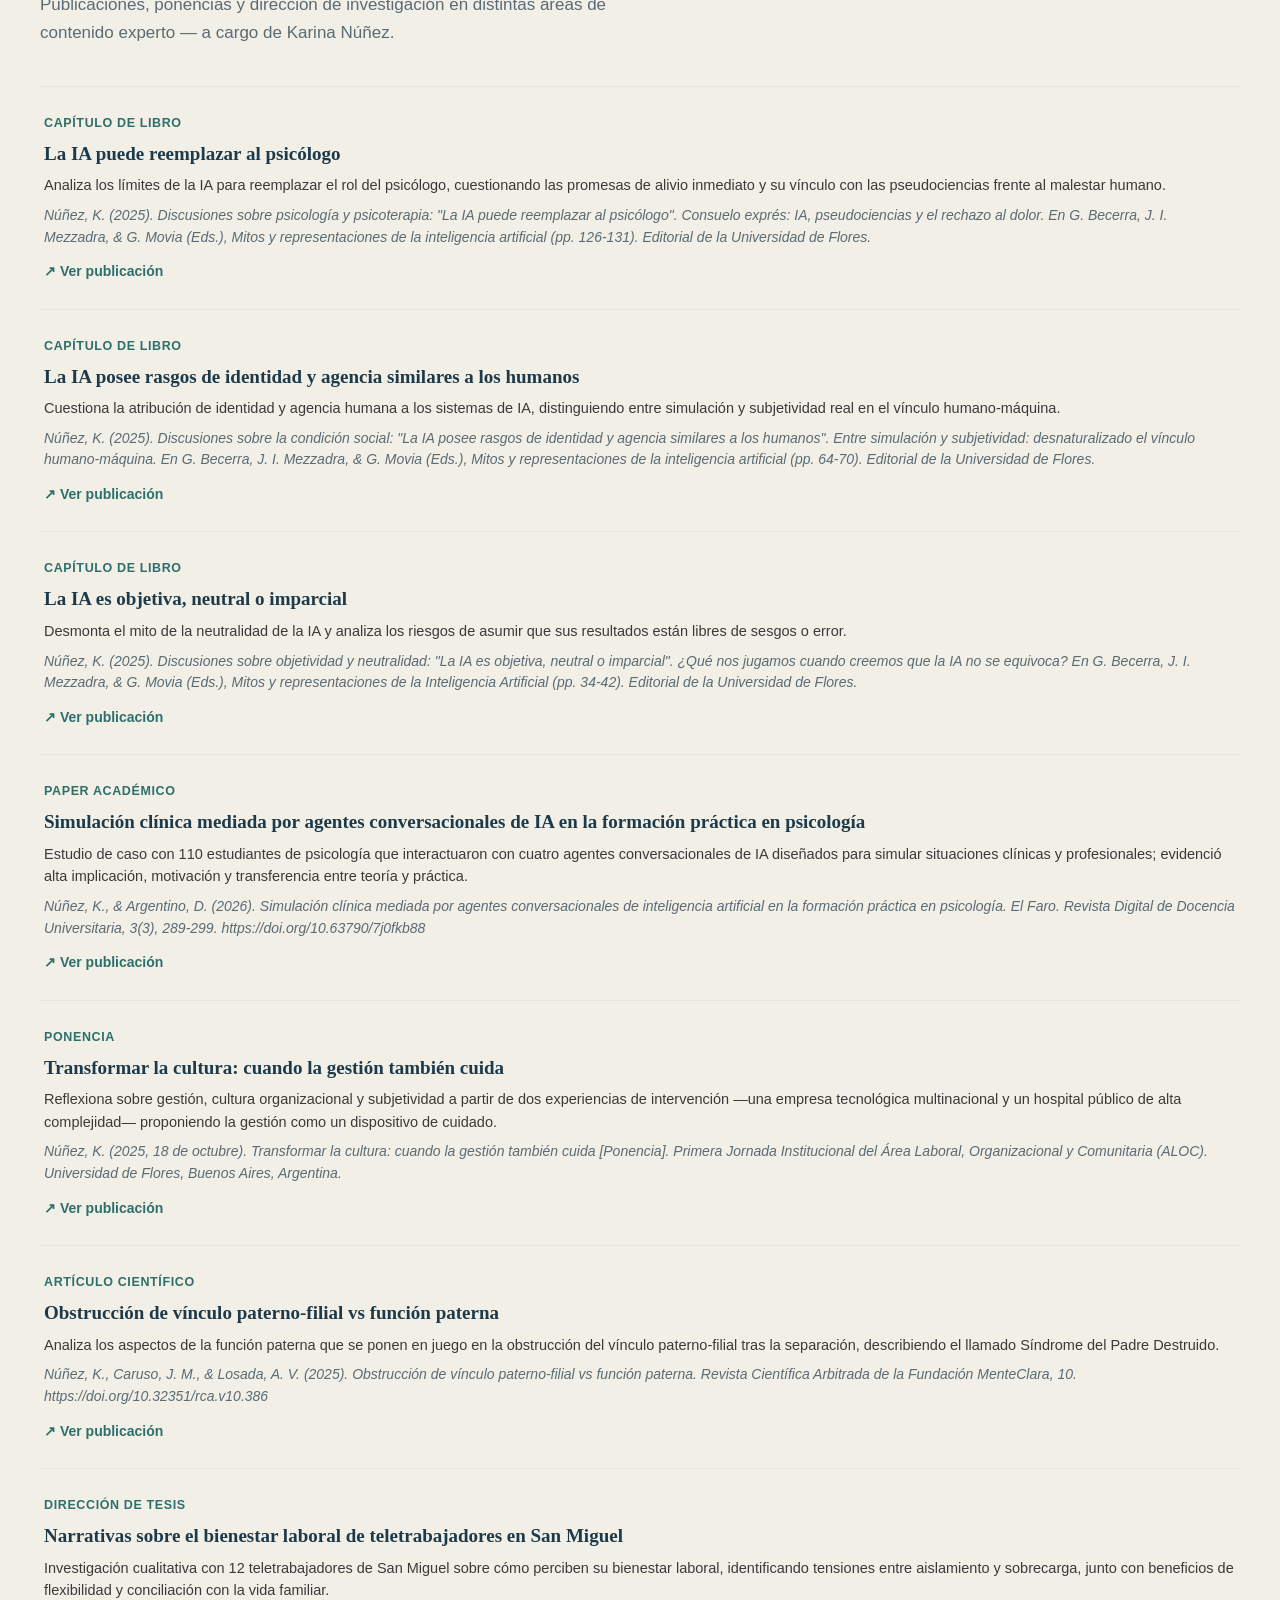
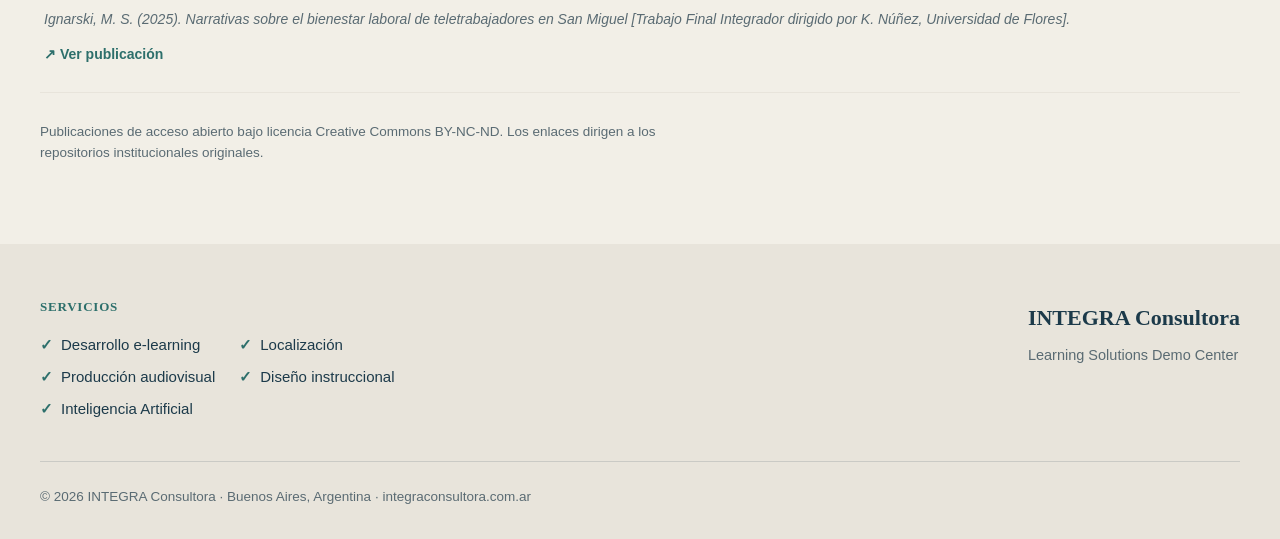
==== commit fa5cda6c: "fix: remove duplicate style tag that broke bte-intro CSS parsing" ====
--- a/index.html
+++ b/index.html
@@ -291,10 +291,10 @@
   .lb-overlay.active{ display:flex; }
   .lb-overlay img{ max-width:760px; width:100%; height:auto; border-radius:var(--radius); box-shadow:0 12px 45px rgba(0,0,0,.5); }
   .lb-close{ position:fixed; top:16px; right:26px; color:var(--white); font-size:40px; line-height:1; cursor:pointer; font-family:'Trebuchet MS',sans-serif; z-index:10000; }
-<style>
-  /* ===== Detrás de escena (reel) — pegar una sola vez, junto al CSS del sitio ===== */
-  .bte-intro{ max-width:640px; margin:-4px 0 26px; font-size:17px;
-    line-height:1.5; color:rgba(242,239,231,0.85);
+
+  /* ===== Detrás de escena (reel) ===== */
+  .bte-intro{ max-width:640px; margin:-4px 0 44px; font-size:17px;
+    line-height:1.5; color:rgba(242,239,231,0.8);
     font-family:'Trebuchet MS',sans-serif; }
   .bte-stage{
     position:relative; width:100%; aspect-ratio:16/10; max-height:420px;
@@ -357,7 +357,6 @@
     .bte-slide,.bte-slide img{ transition:opacity .25s; }
     .bte-slide.is-active img{ transform:scale(1.02); }
   }
-</style>
 </style>
 </head>
 <body>
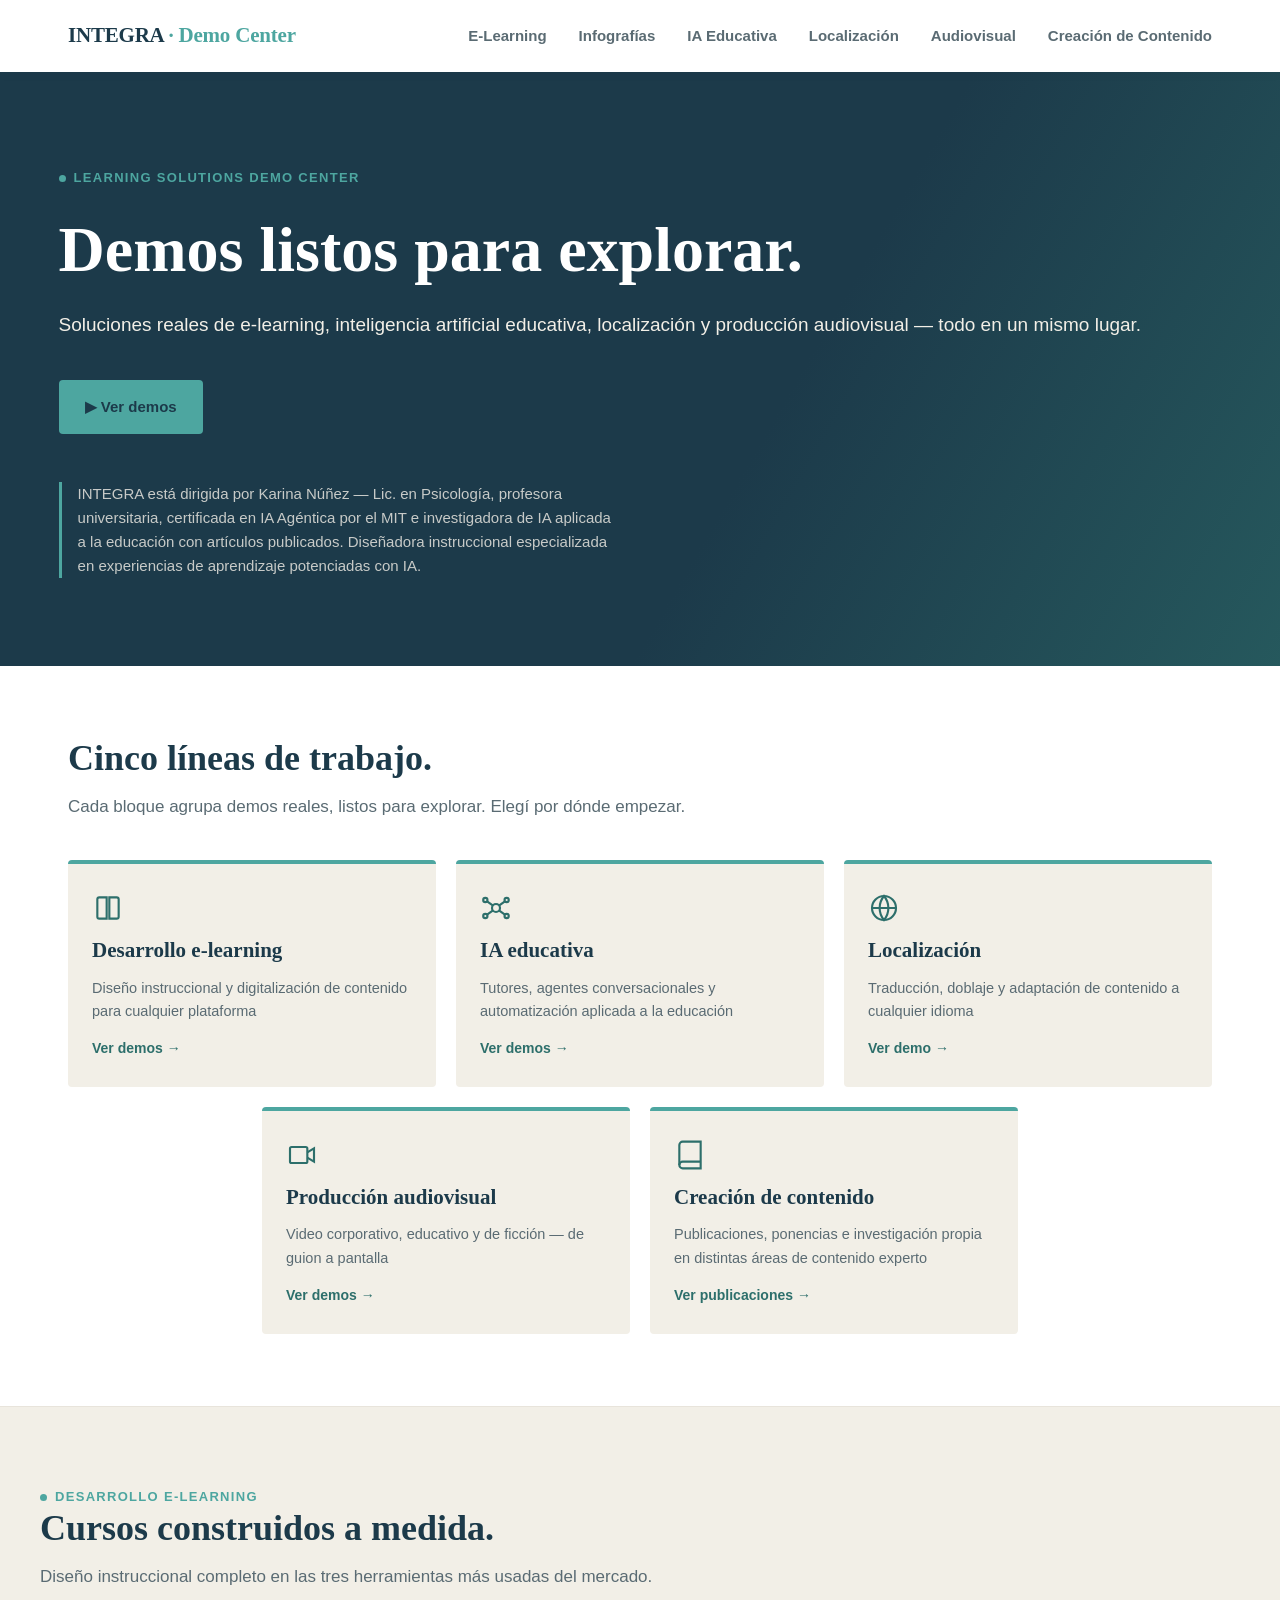
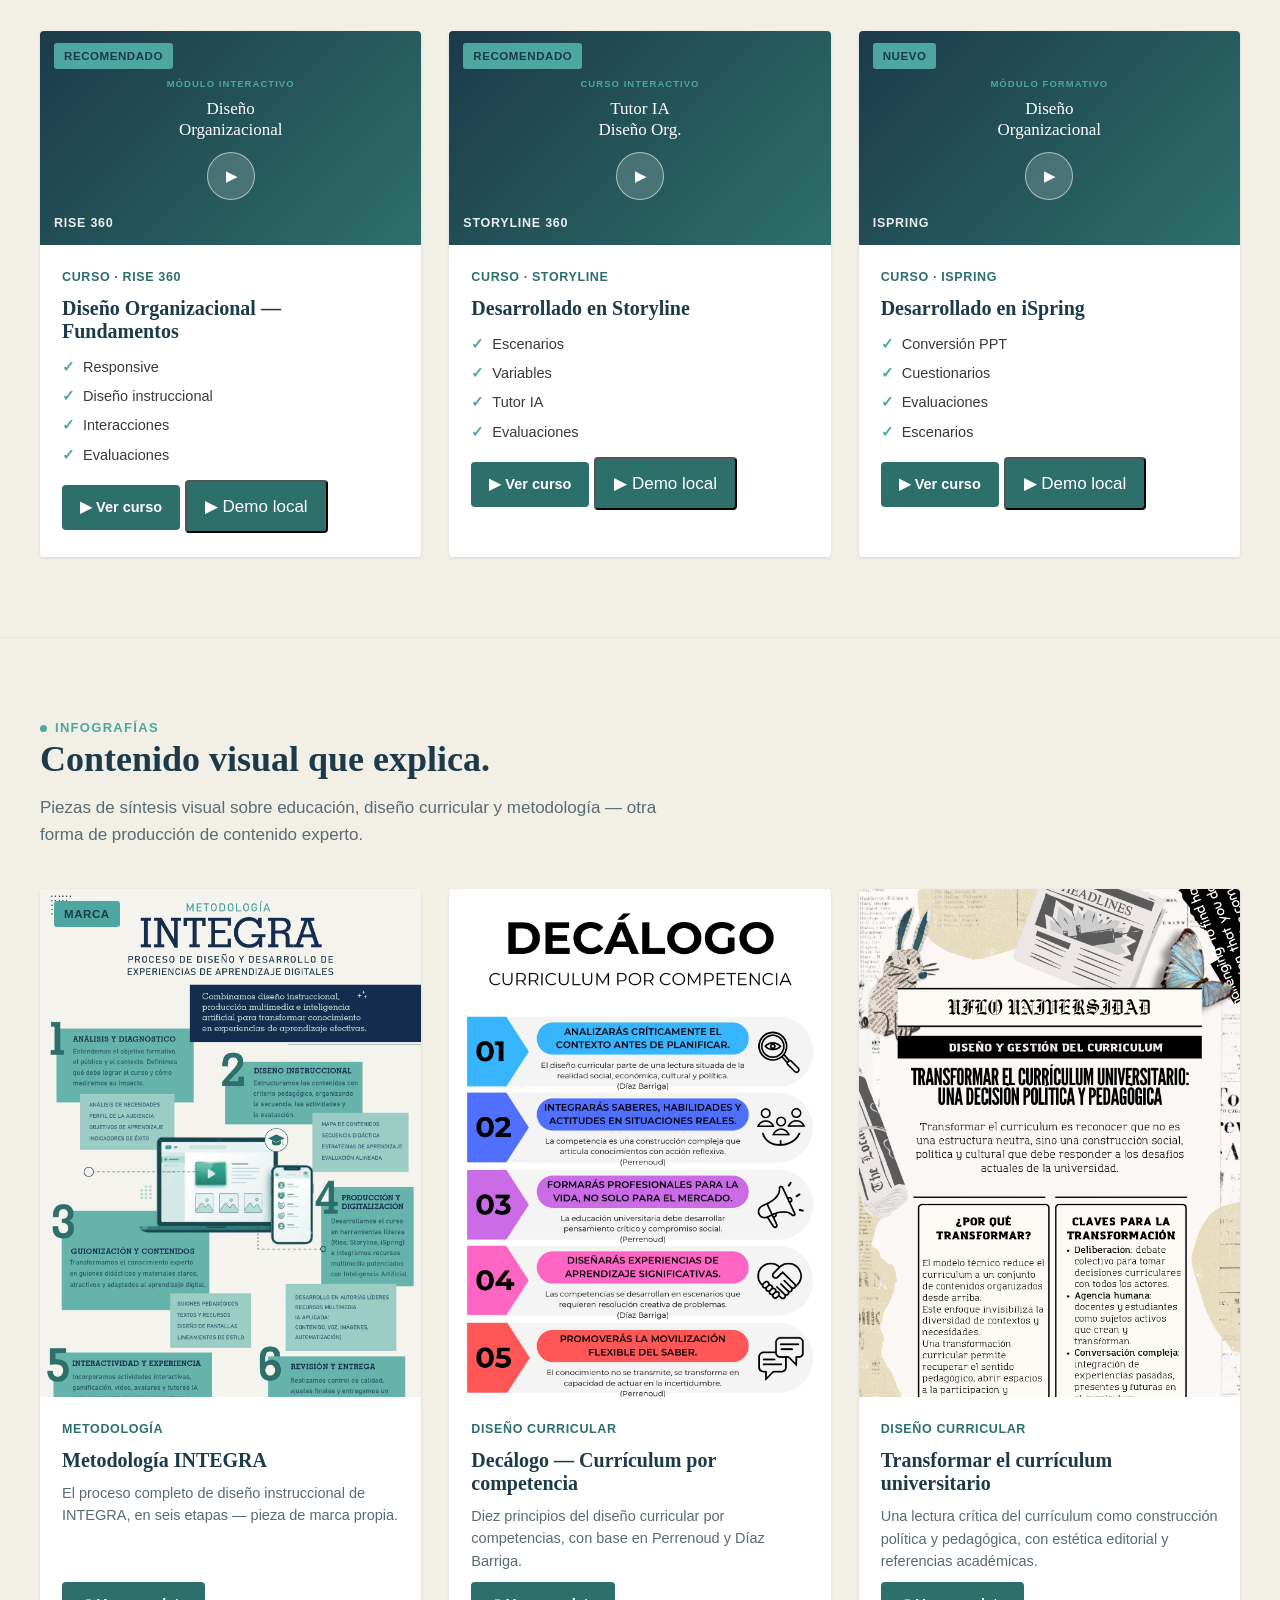
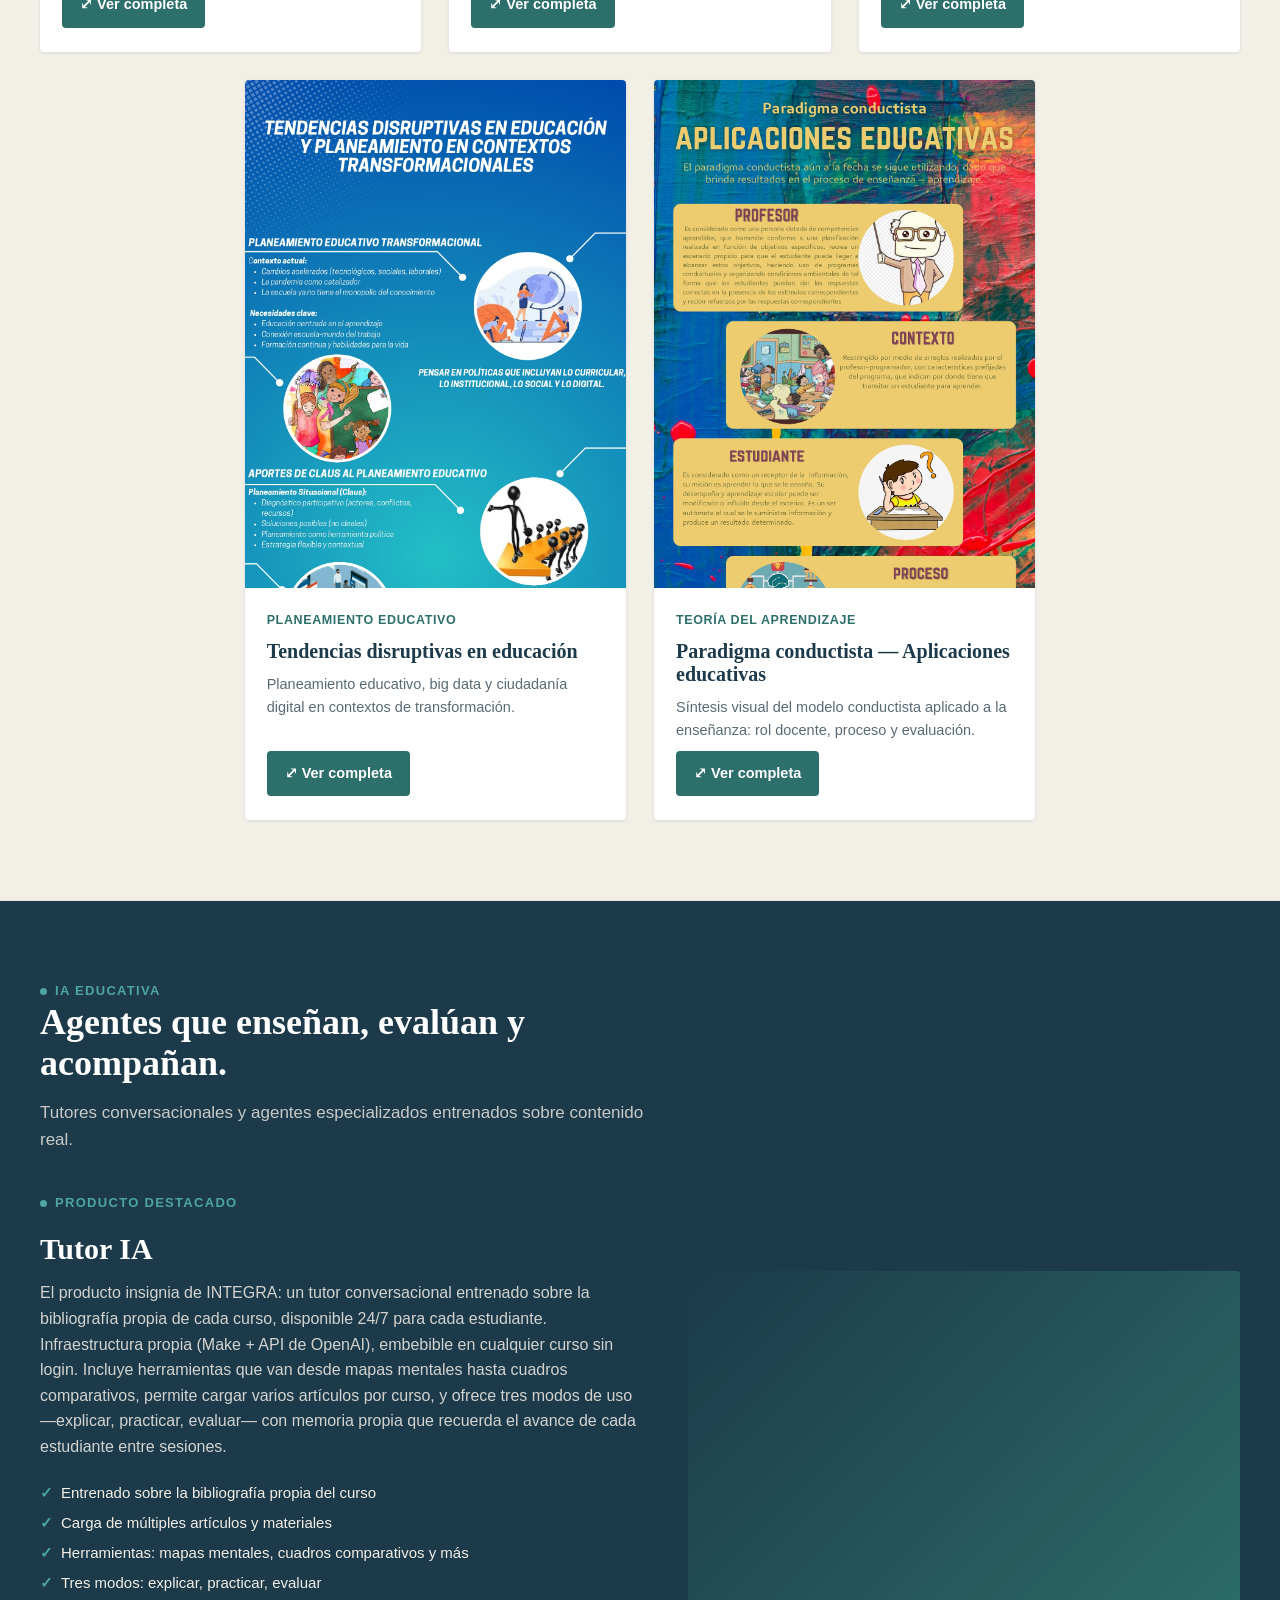
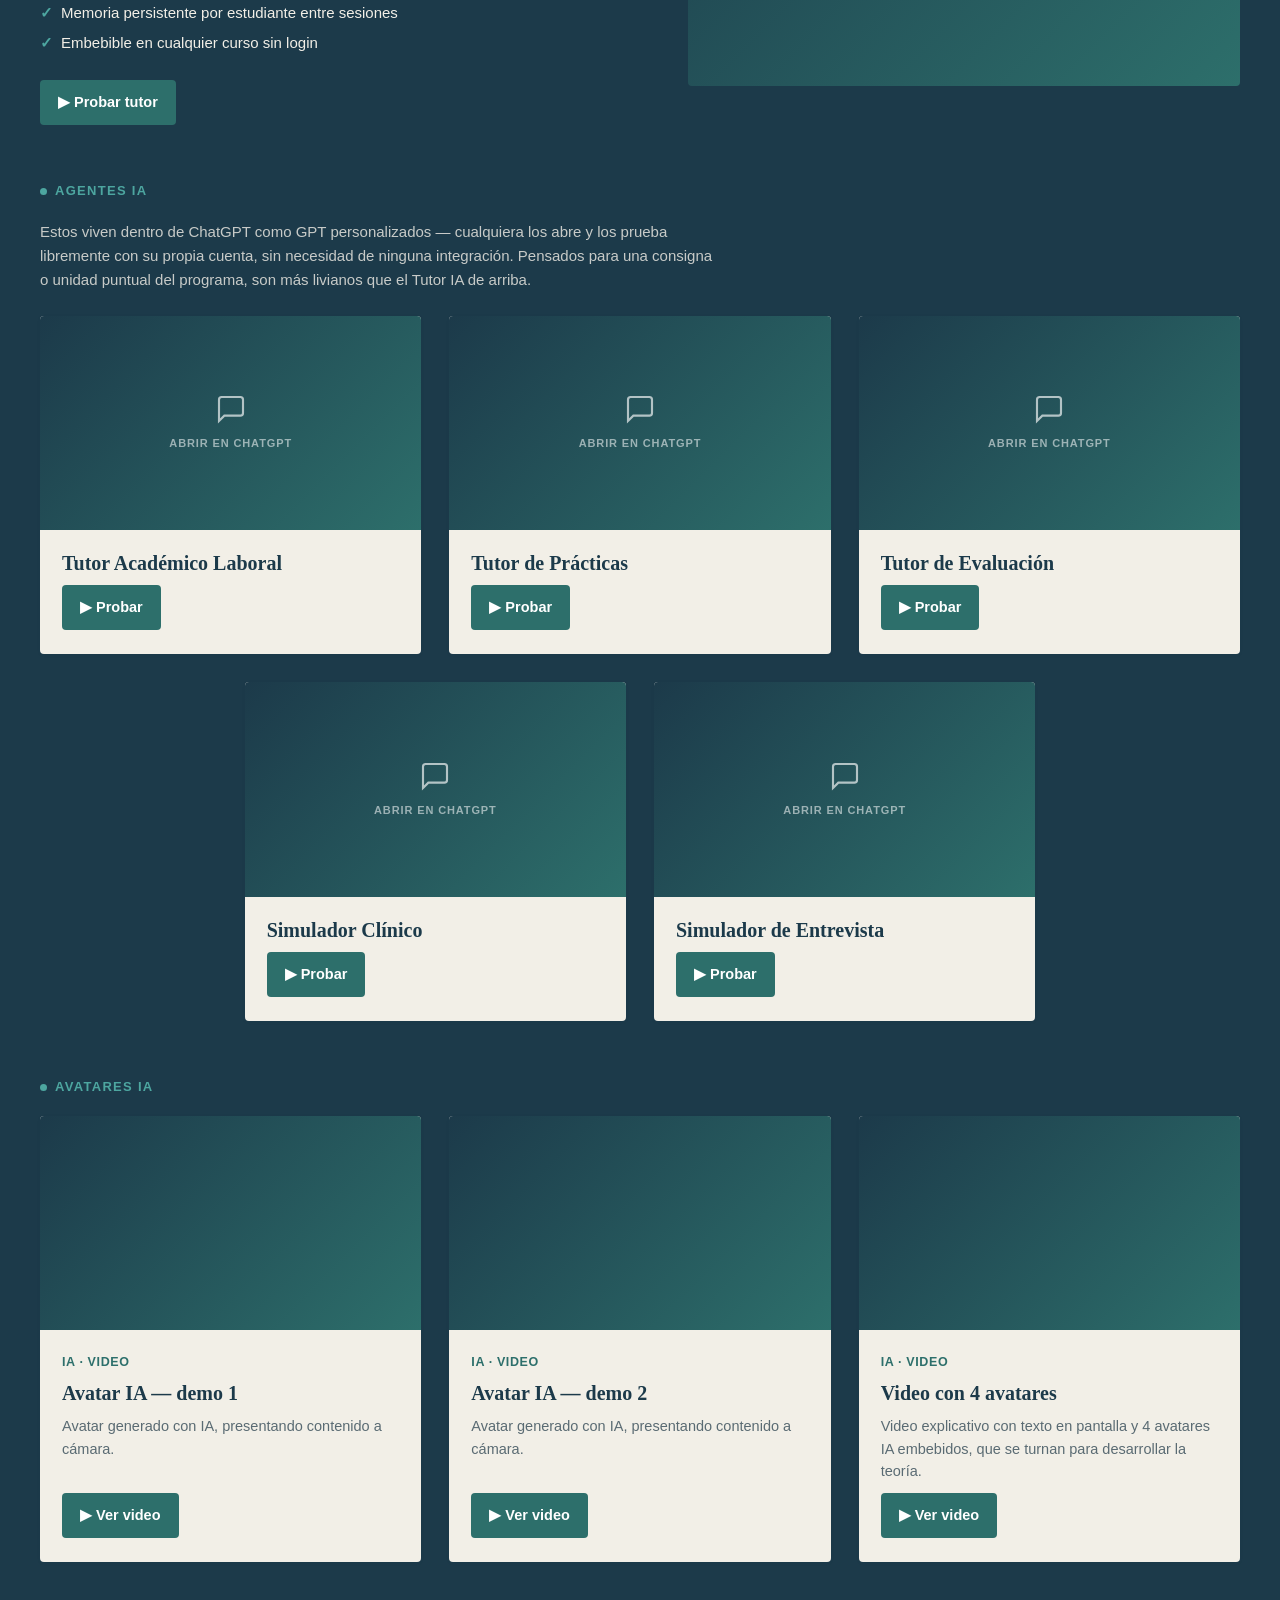
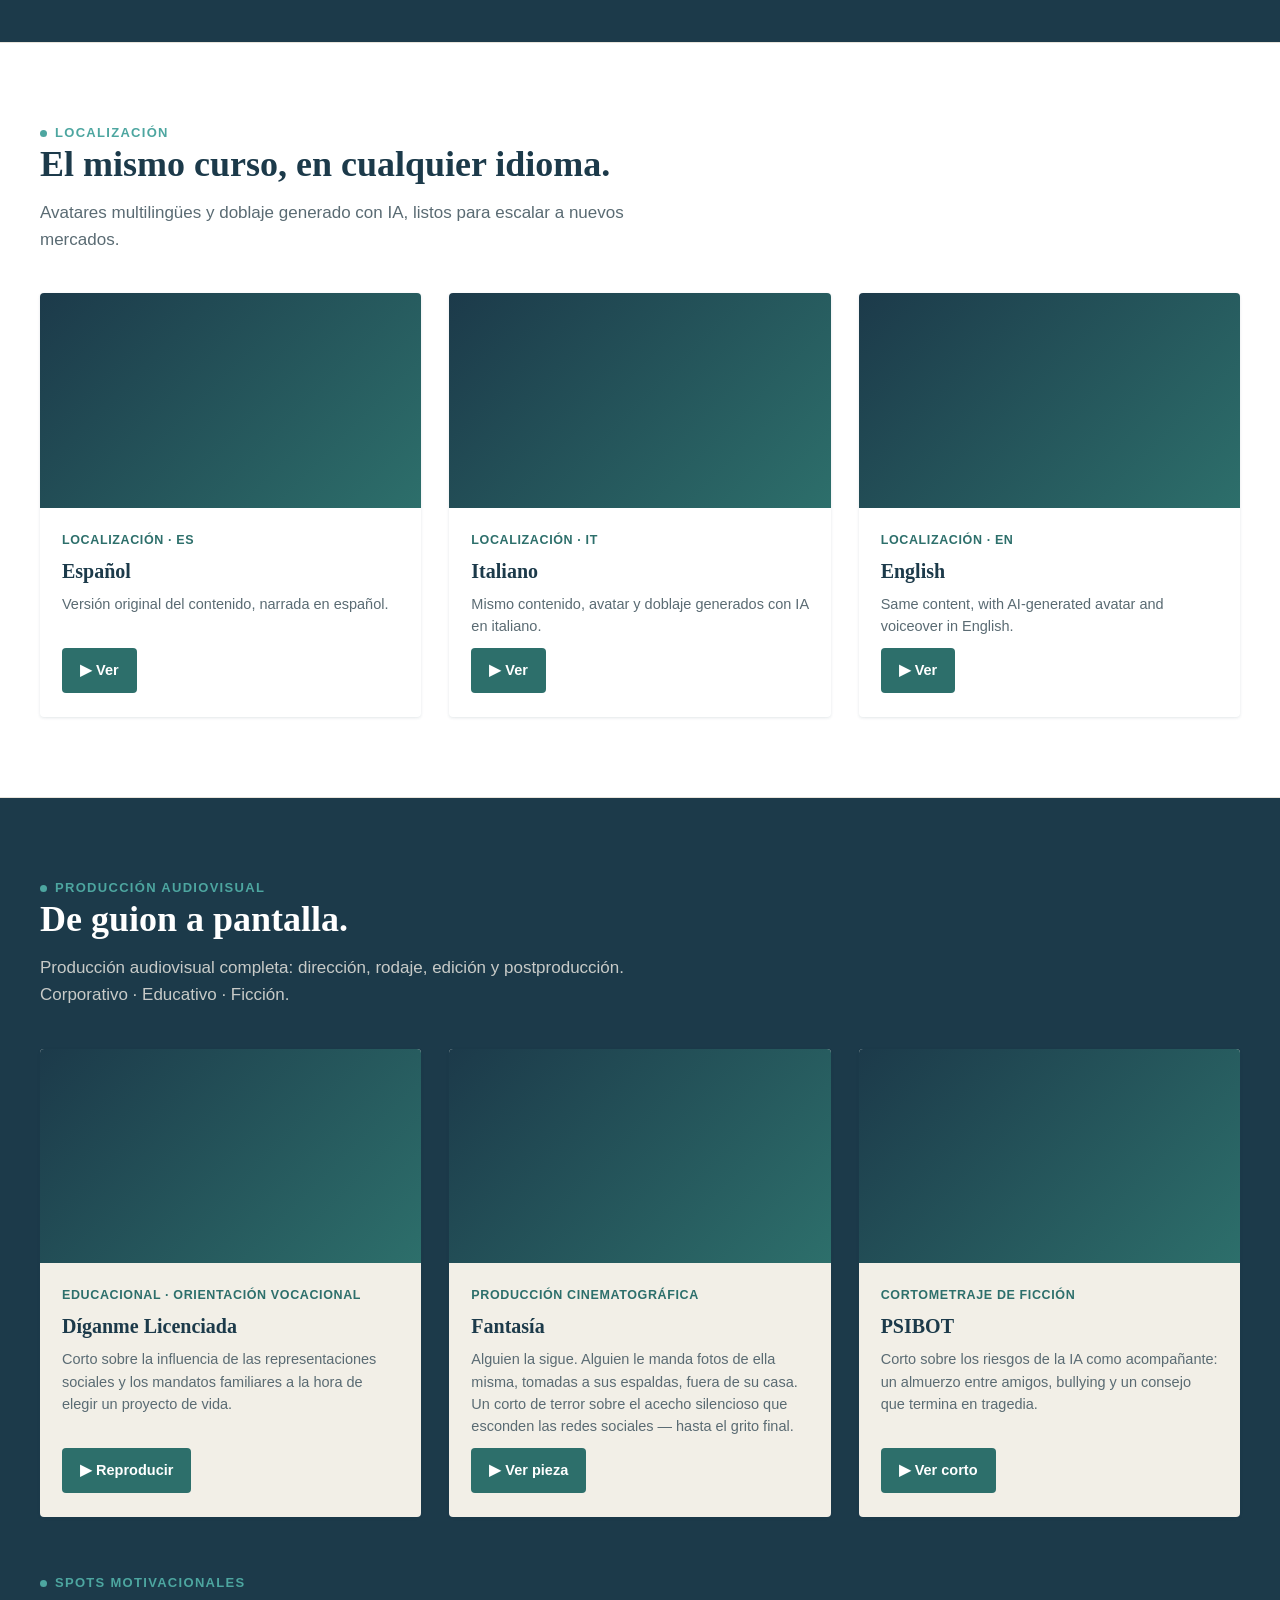
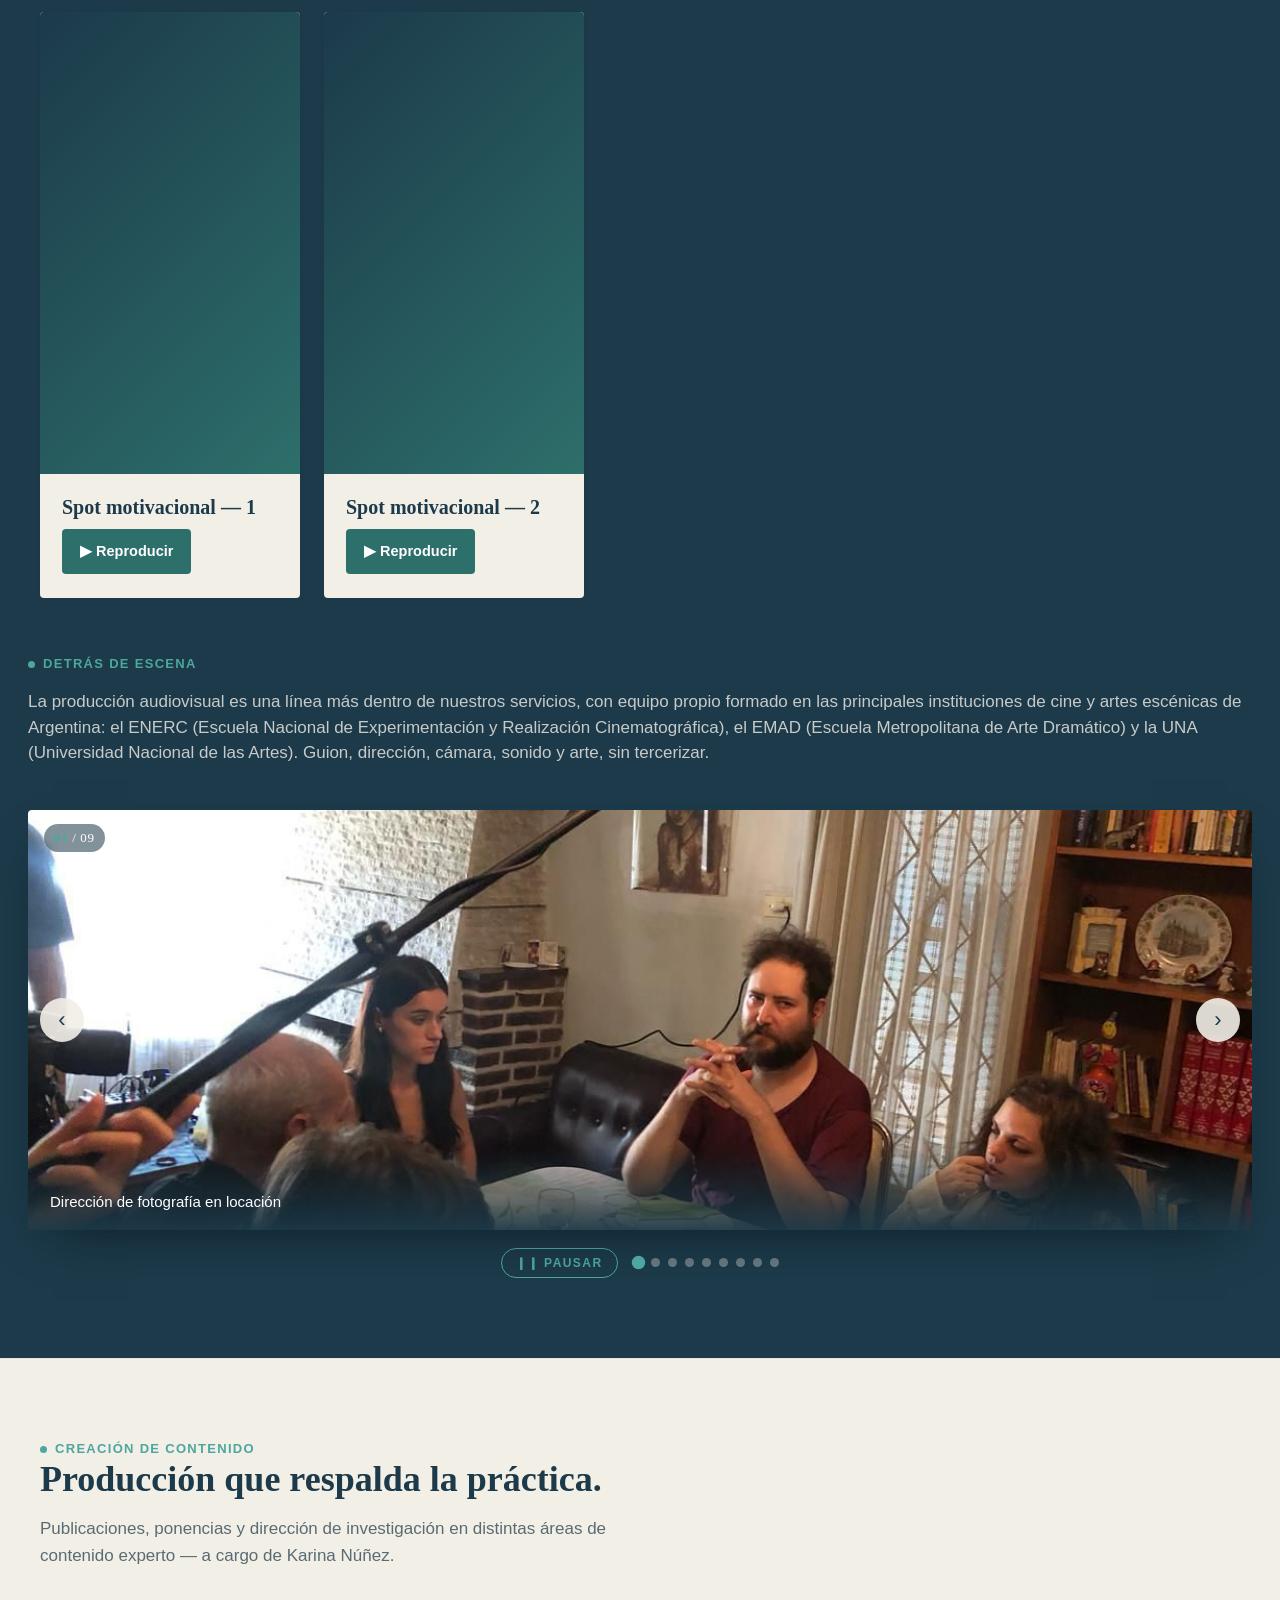
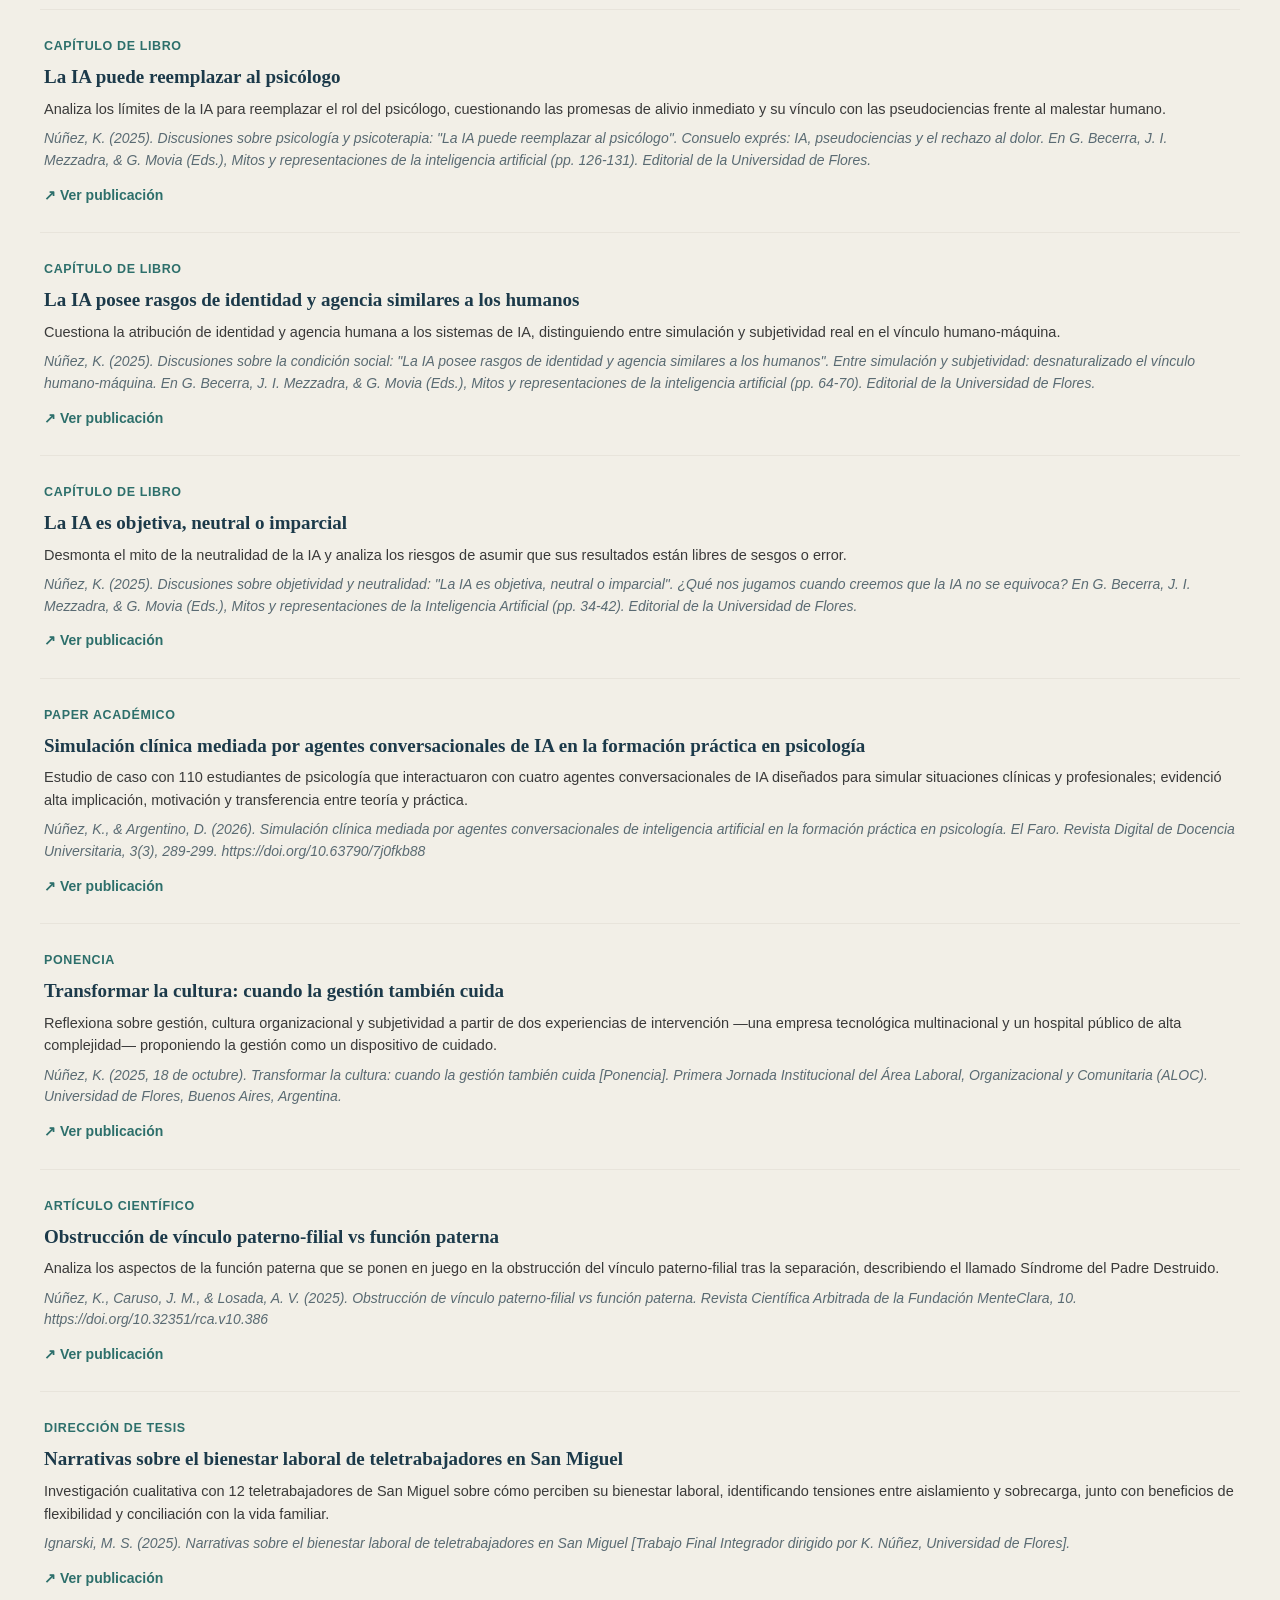
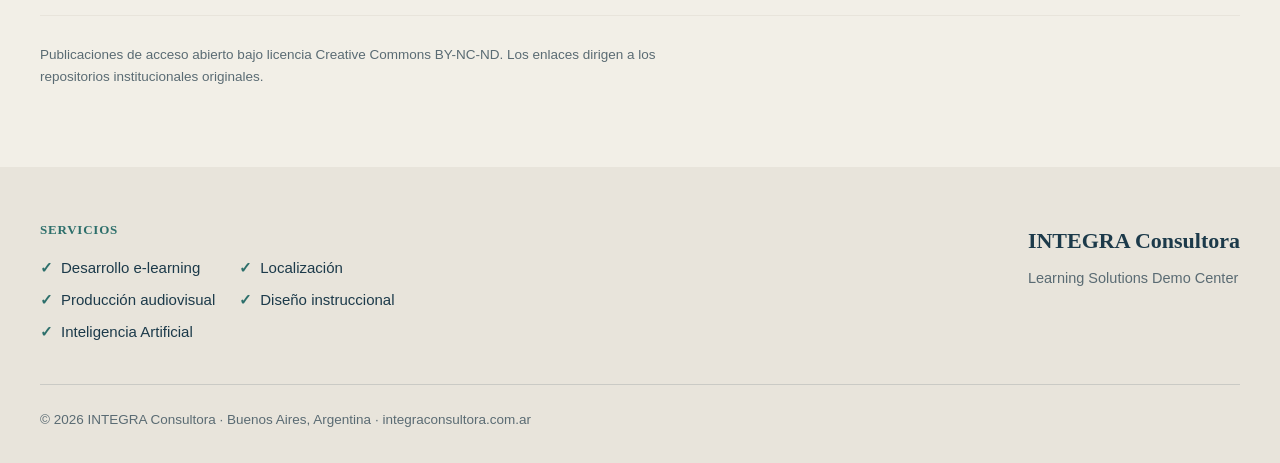
==== commit f9ed4130: "fix: bte-intro full width to match section text" ====
--- a/index.html
+++ b/index.html
@@ -293,7 +293,7 @@
   .lb-close{ position:fixed; top:16px; right:26px; color:var(--white); font-size:40px; line-height:1; cursor:pointer; font-family:'Trebuchet MS',sans-serif; z-index:10000; }
 
   /* ===== Detrás de escena (reel) ===== */
-  .bte-intro{ max-width:640px; margin:-4px 0 44px; font-size:17px;
+  .bte-intro{ max-width:none; margin:-4px 0 44px; font-size:17px;
     line-height:1.5; color:rgba(242,239,231,0.8);
     font-family:'Trebuchet MS',sans-serif; }
   .bte-stage{
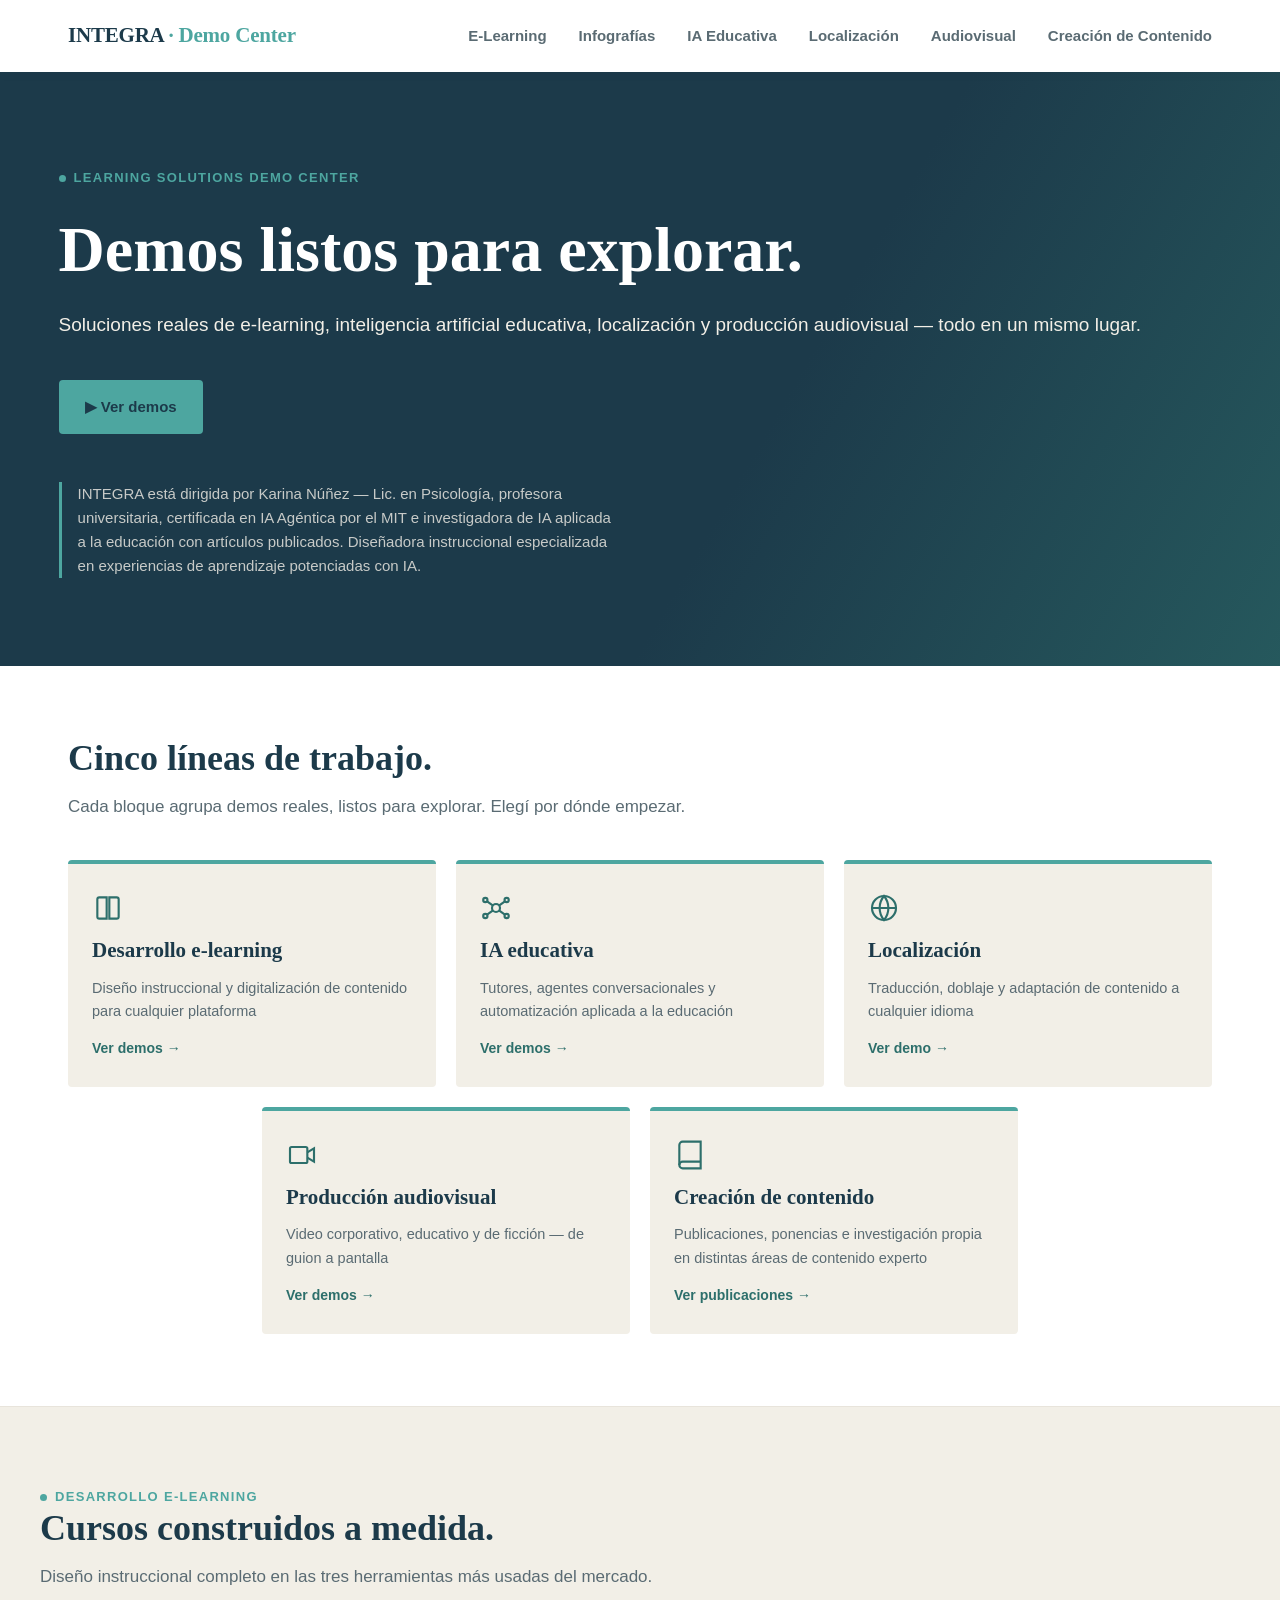
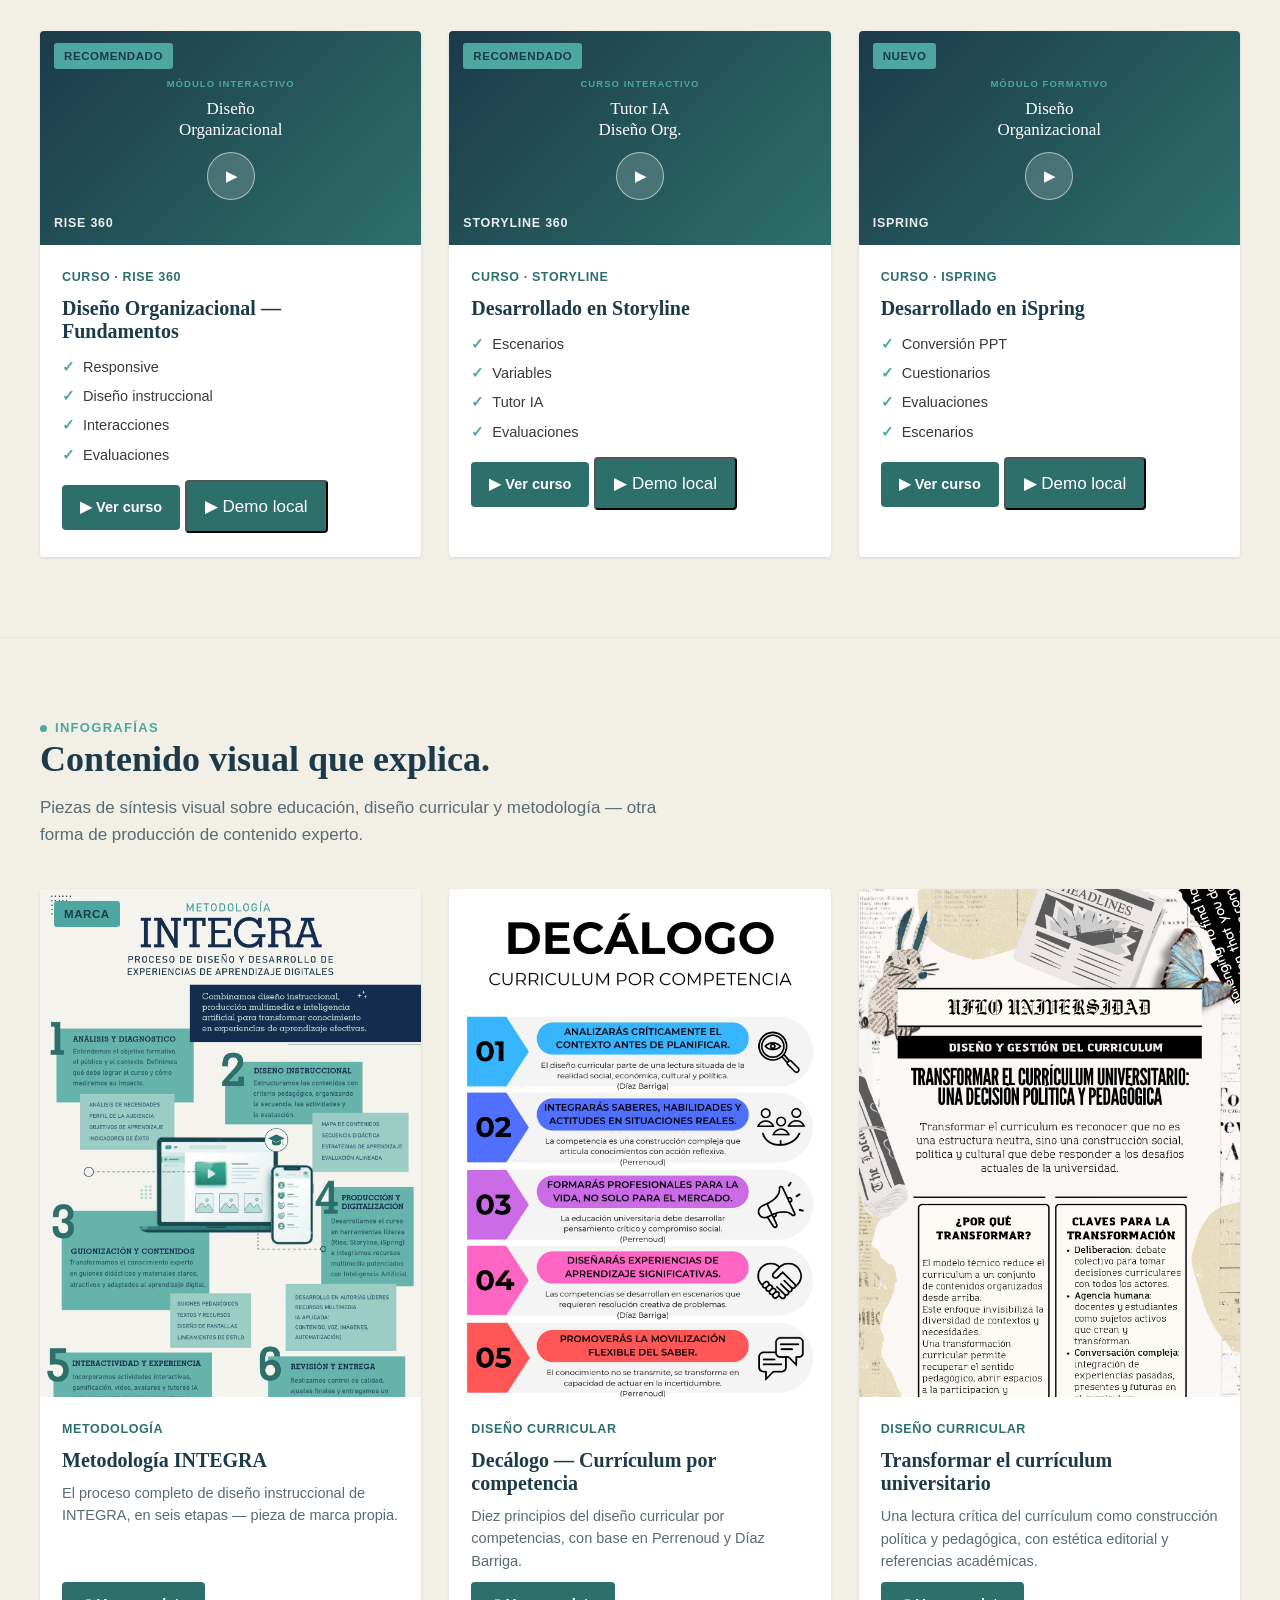
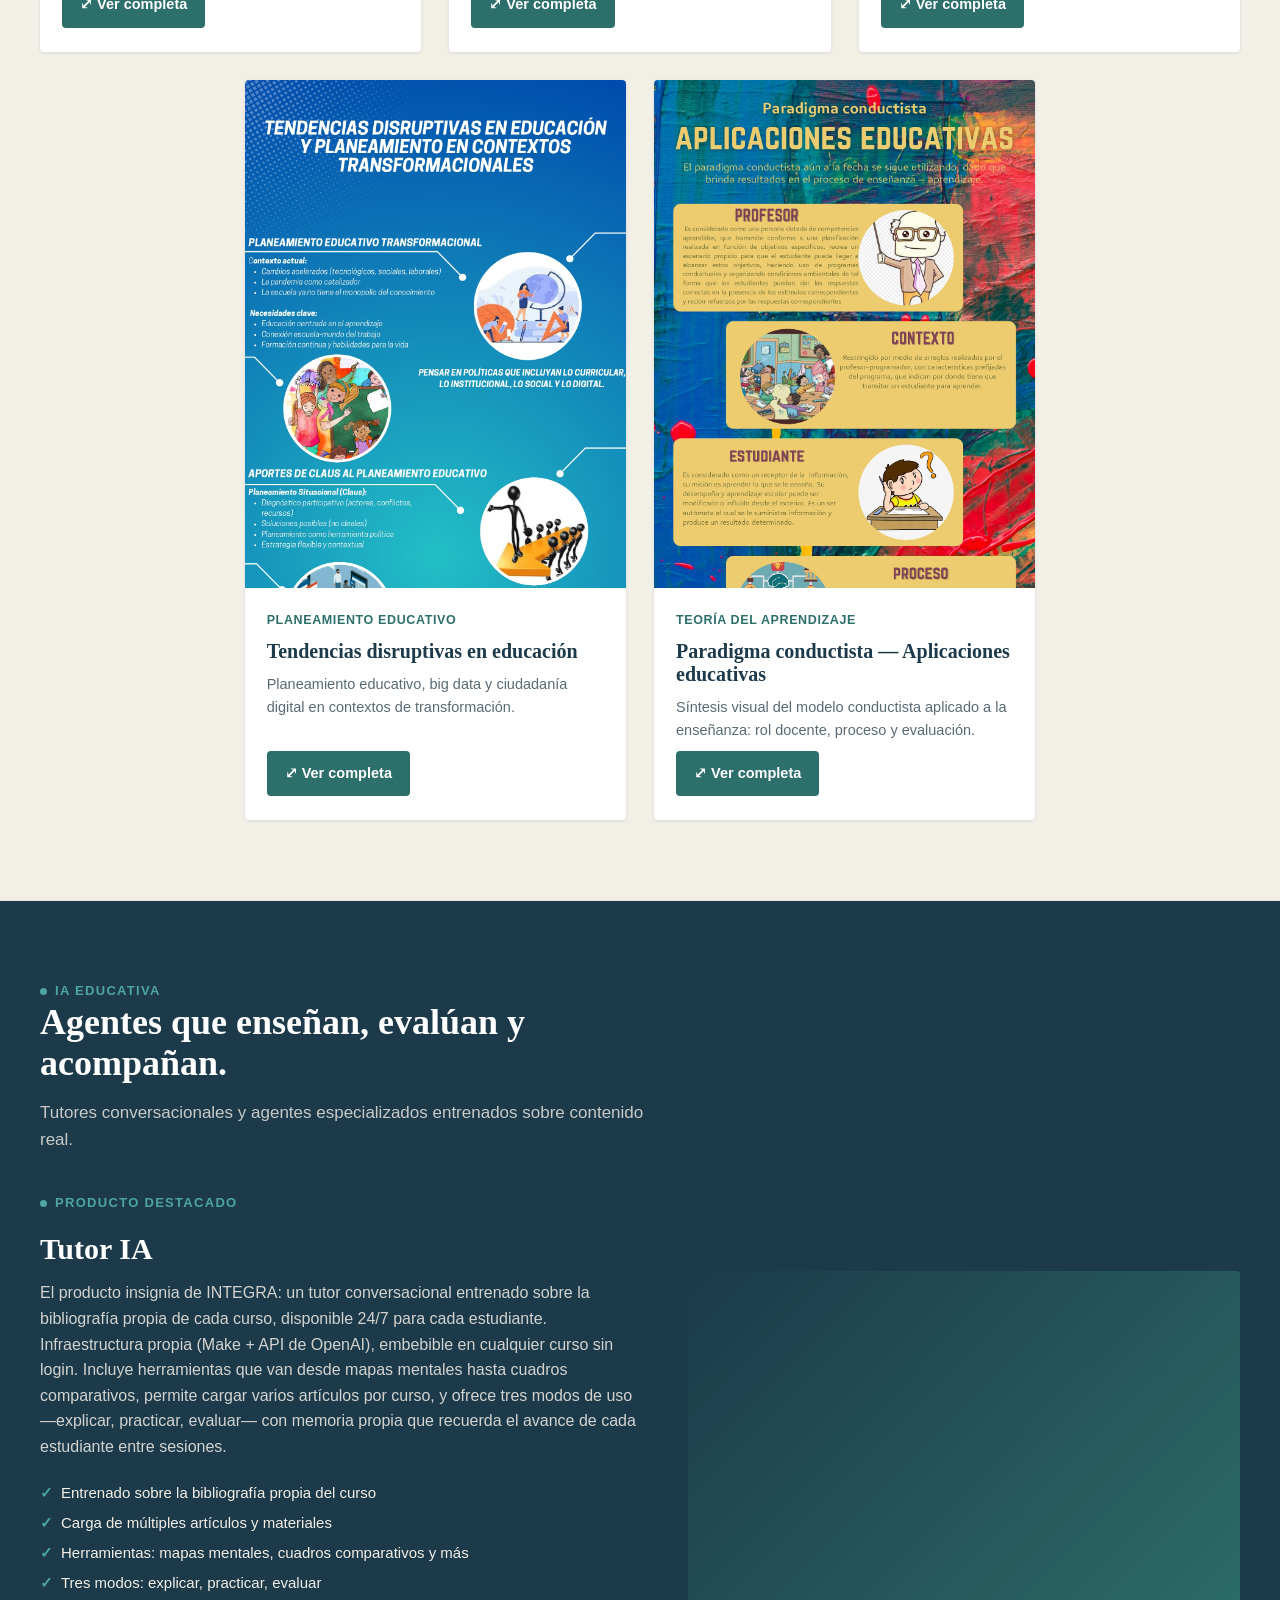
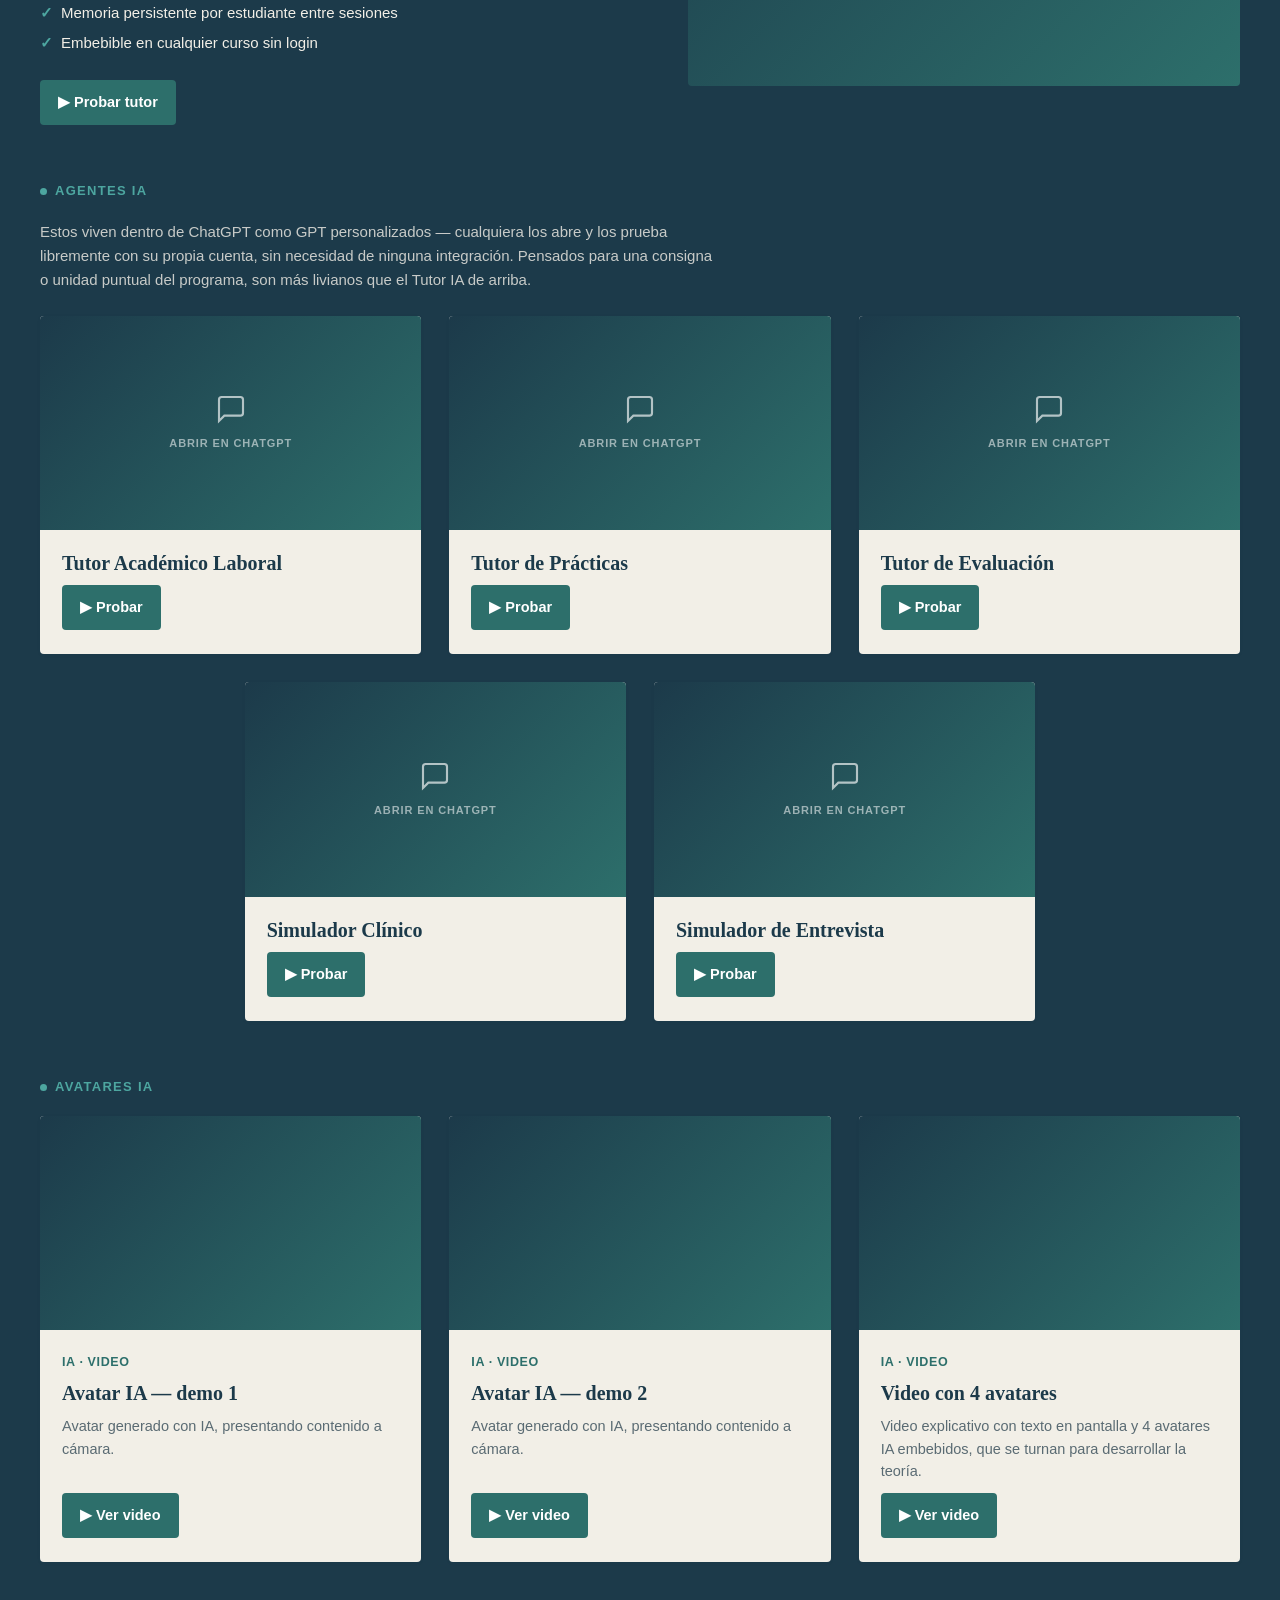
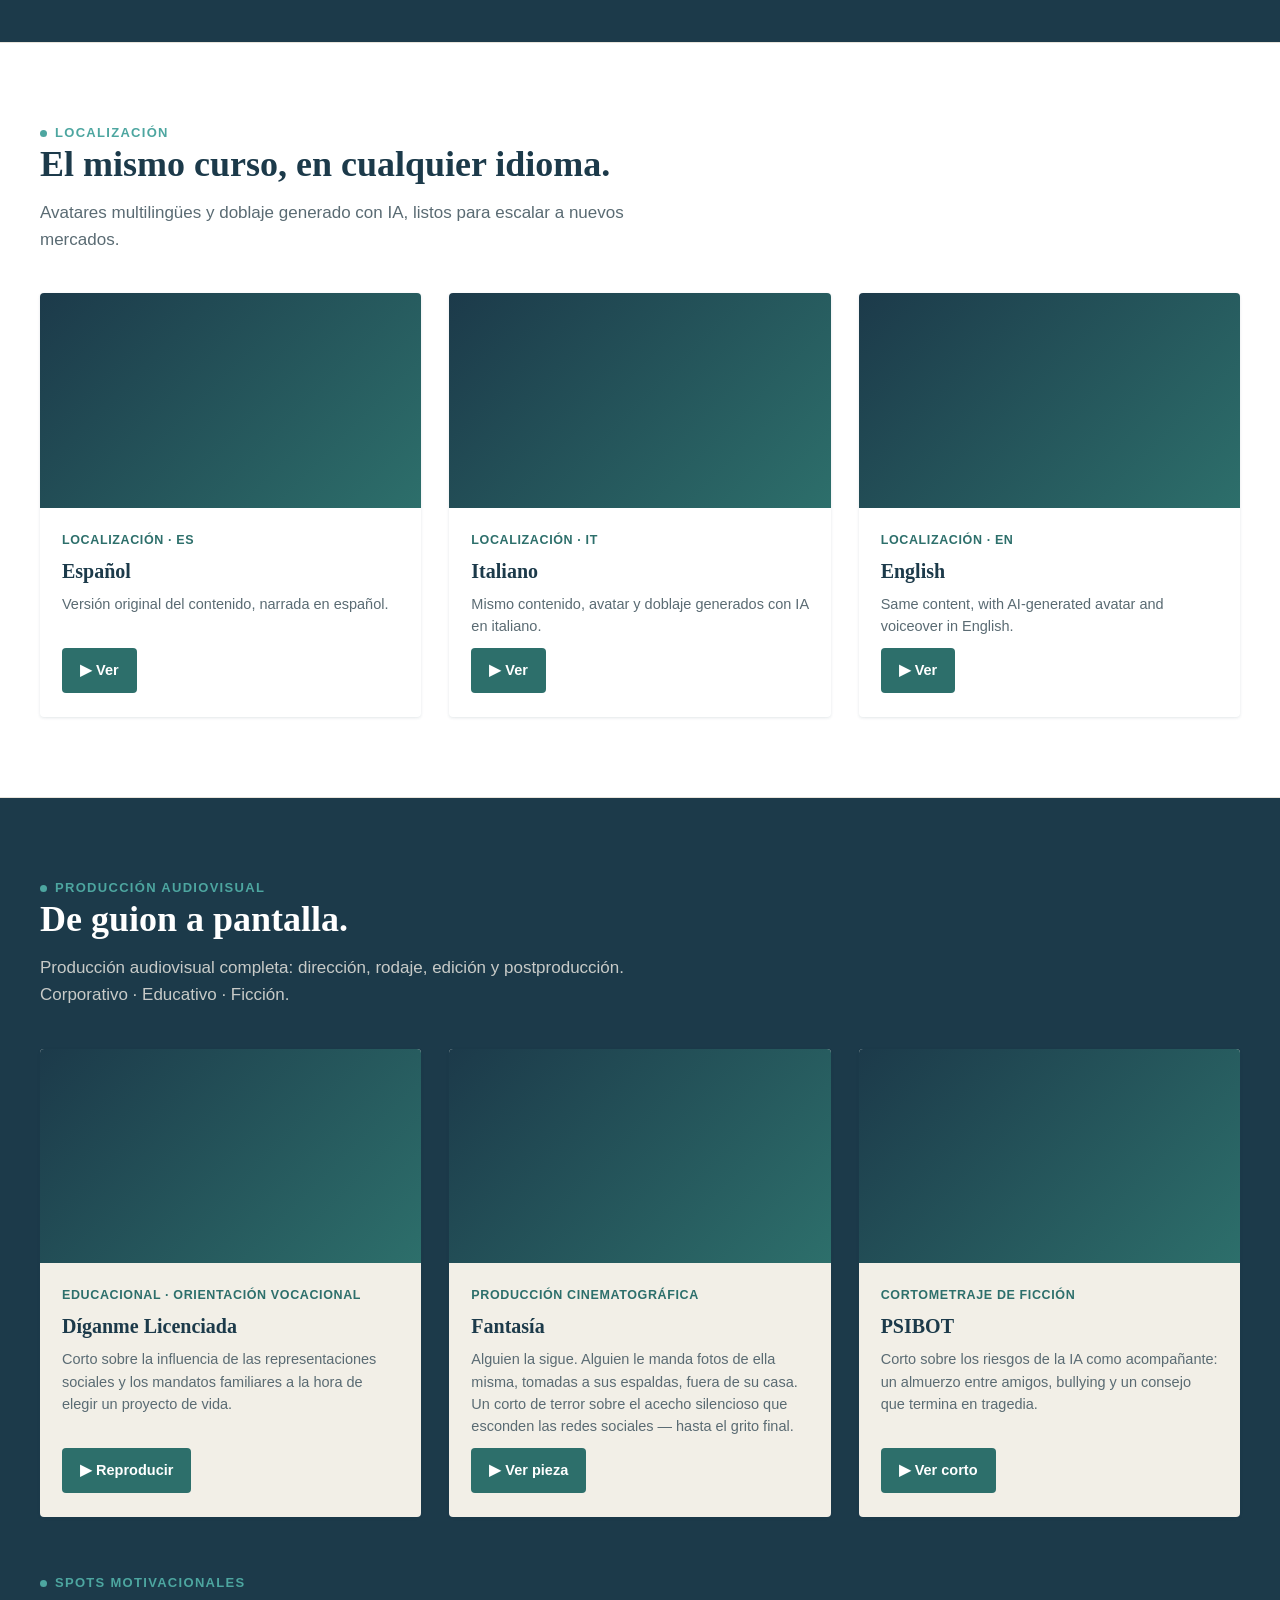
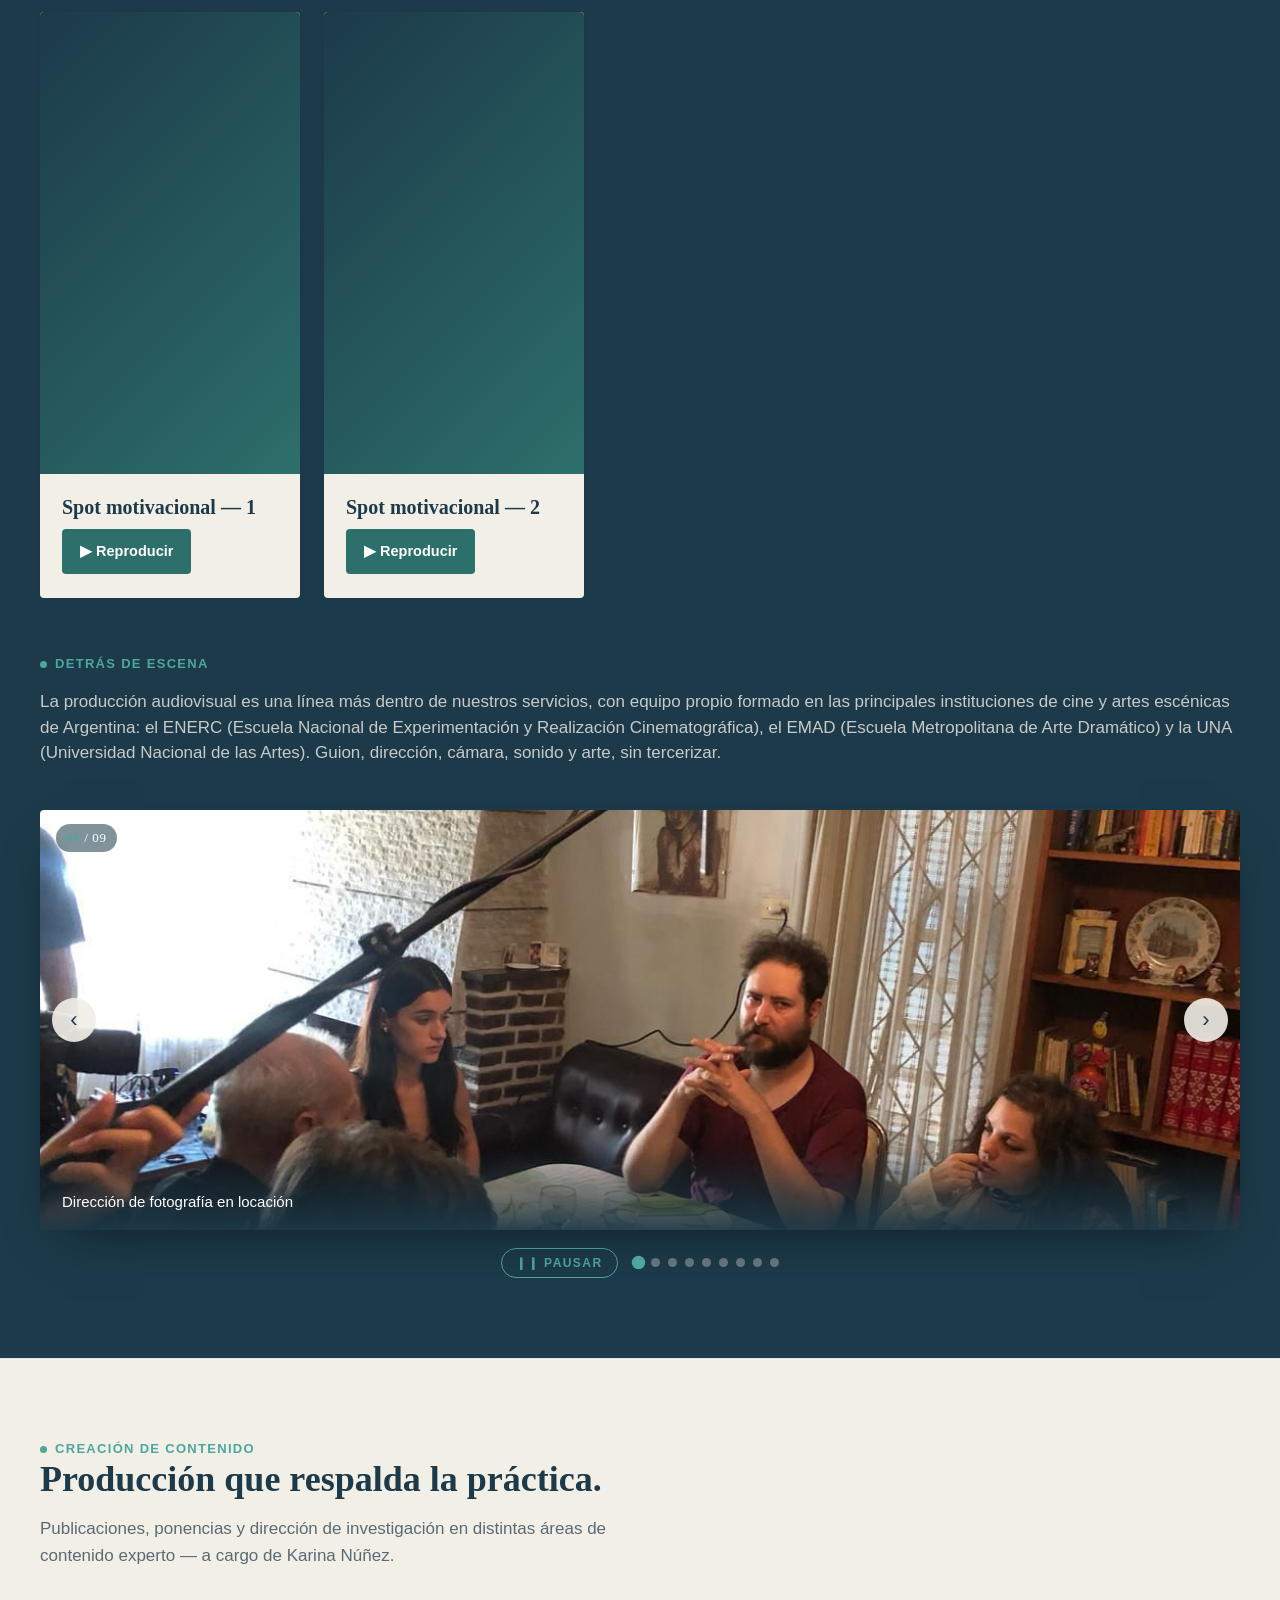
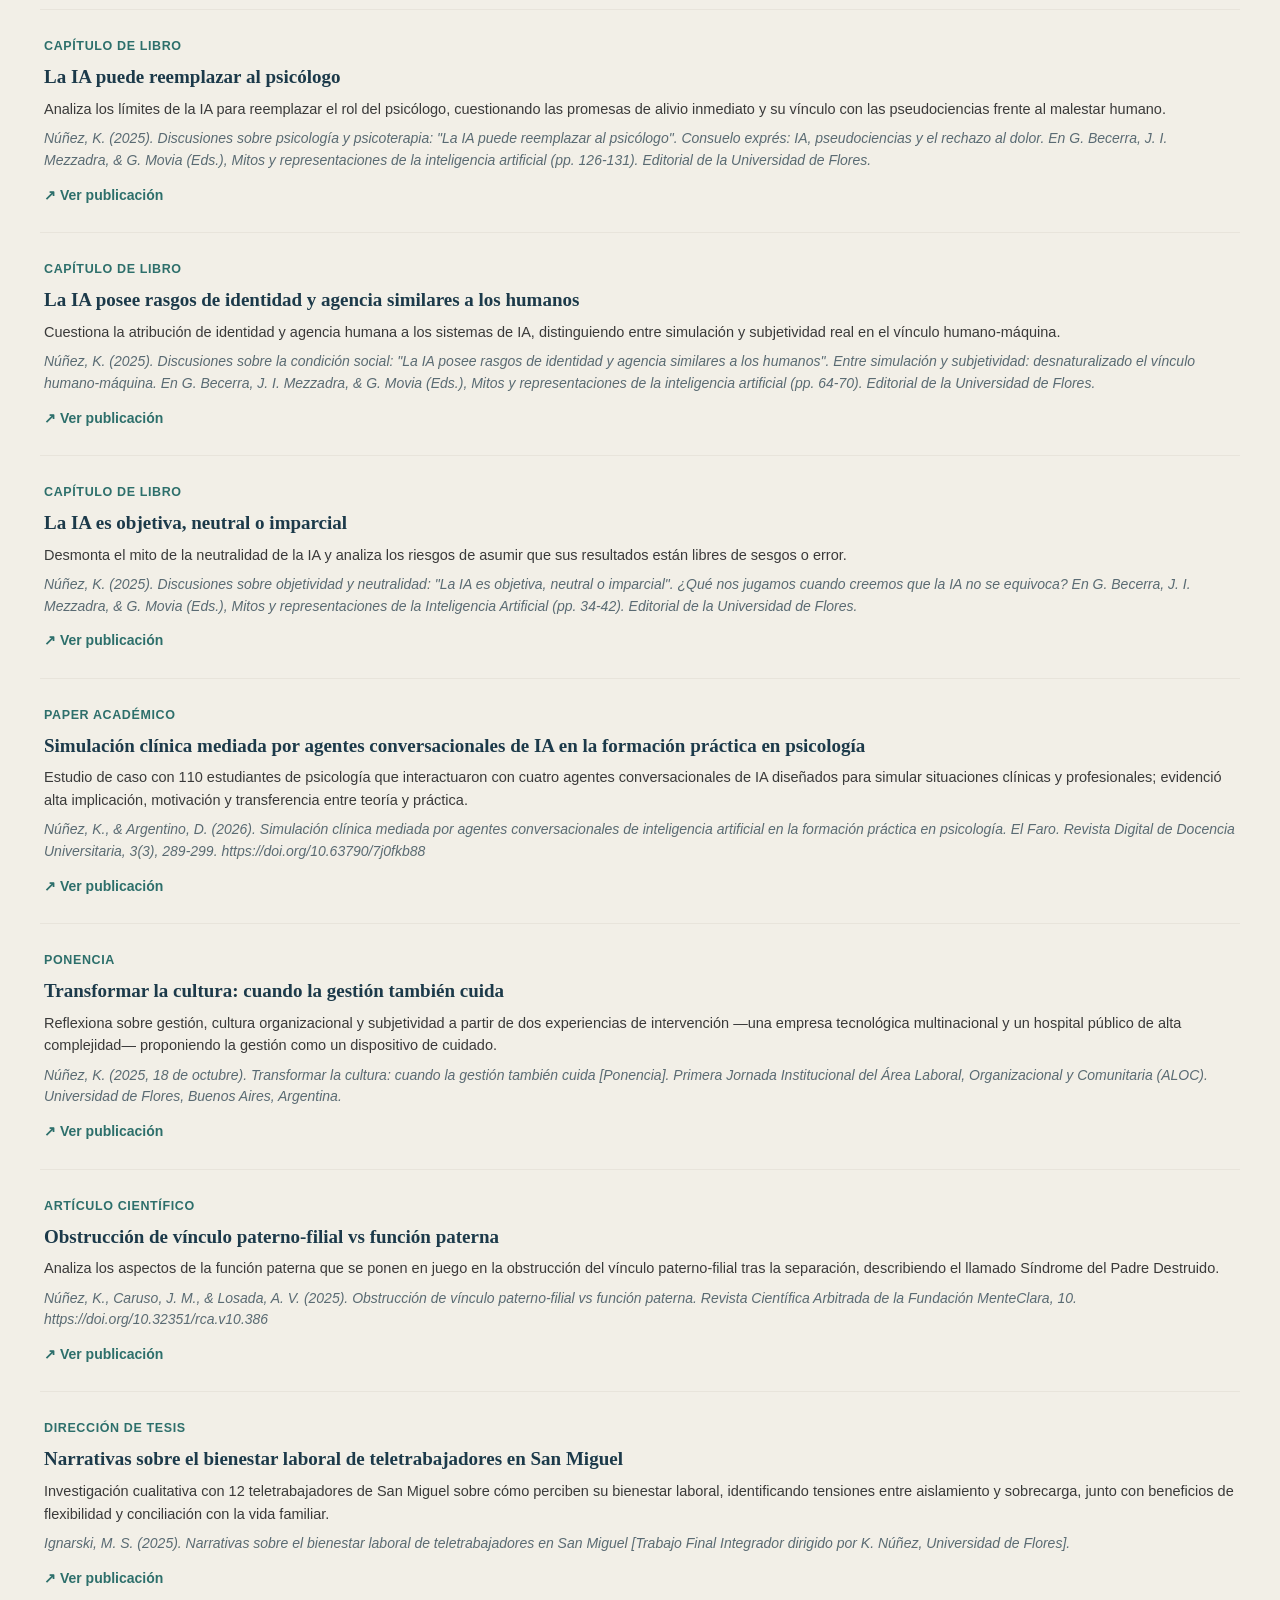
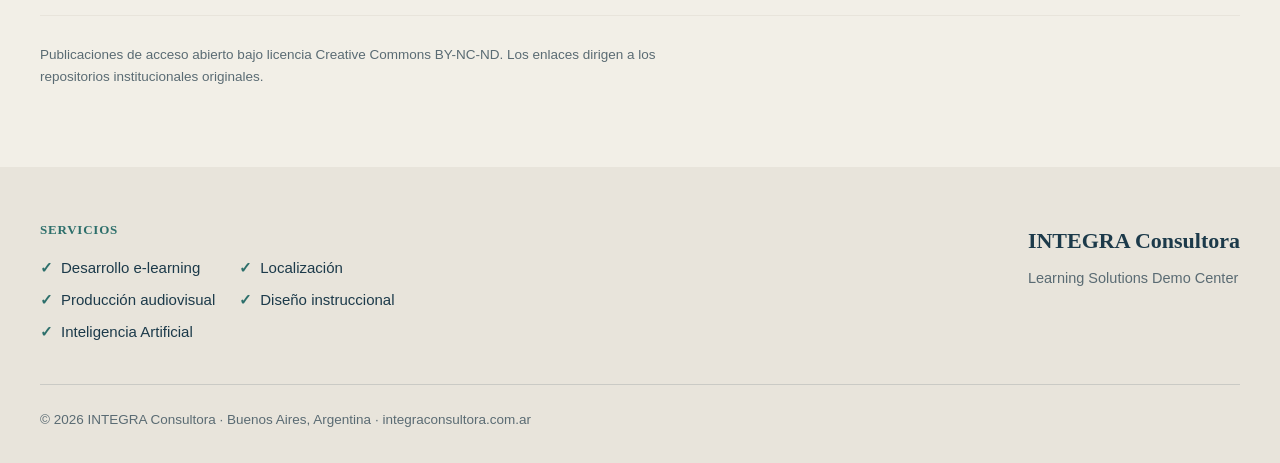
==== commit a4a3b71b: "fix: move bte content inside demo-section-inner for correct alignment" ====
--- a/index.html
+++ b/index.html
@@ -760,9 +760,8 @@
         </div>
       </div>
     </div>
-  </div>
-
-<!-- ===== 2) HTML  (dentro de #audiovisual, después de SPOTS MOTIVACIONALES) ===== -->
+
+<!-- ===== Detrás de escena ===== -->
     <div class="tag" style="margin:56px 0 18px;"><span class="dot"></span>DETRÁS DE ESCENA</div>
     <p class="bte-intro">La producción audiovisual es una línea más dentro de nuestros servicios, con equipo propio formado en las principales instituciones de cine y artes escénicas de Argentina: el ENERC (Escuela Nacional de Experimentación y Realización Cinematográfica), el EMAD (Escuela Metropolitana de Arte Dramático) y la UNA (Universidad Nacional de las Artes). Guion, dirección, cámara, sonido y arte, sin tercerizar.</p>
     <div class="bte-reel" id="detras">
@@ -827,7 +826,7 @@
       <button class="bte-lb-close" type="button" aria-label="Cerrar">&times;</button>
       <img id="bte-lb-img" src="" alt="">
     </div>
-
+  </div>
 
 </section>
 
